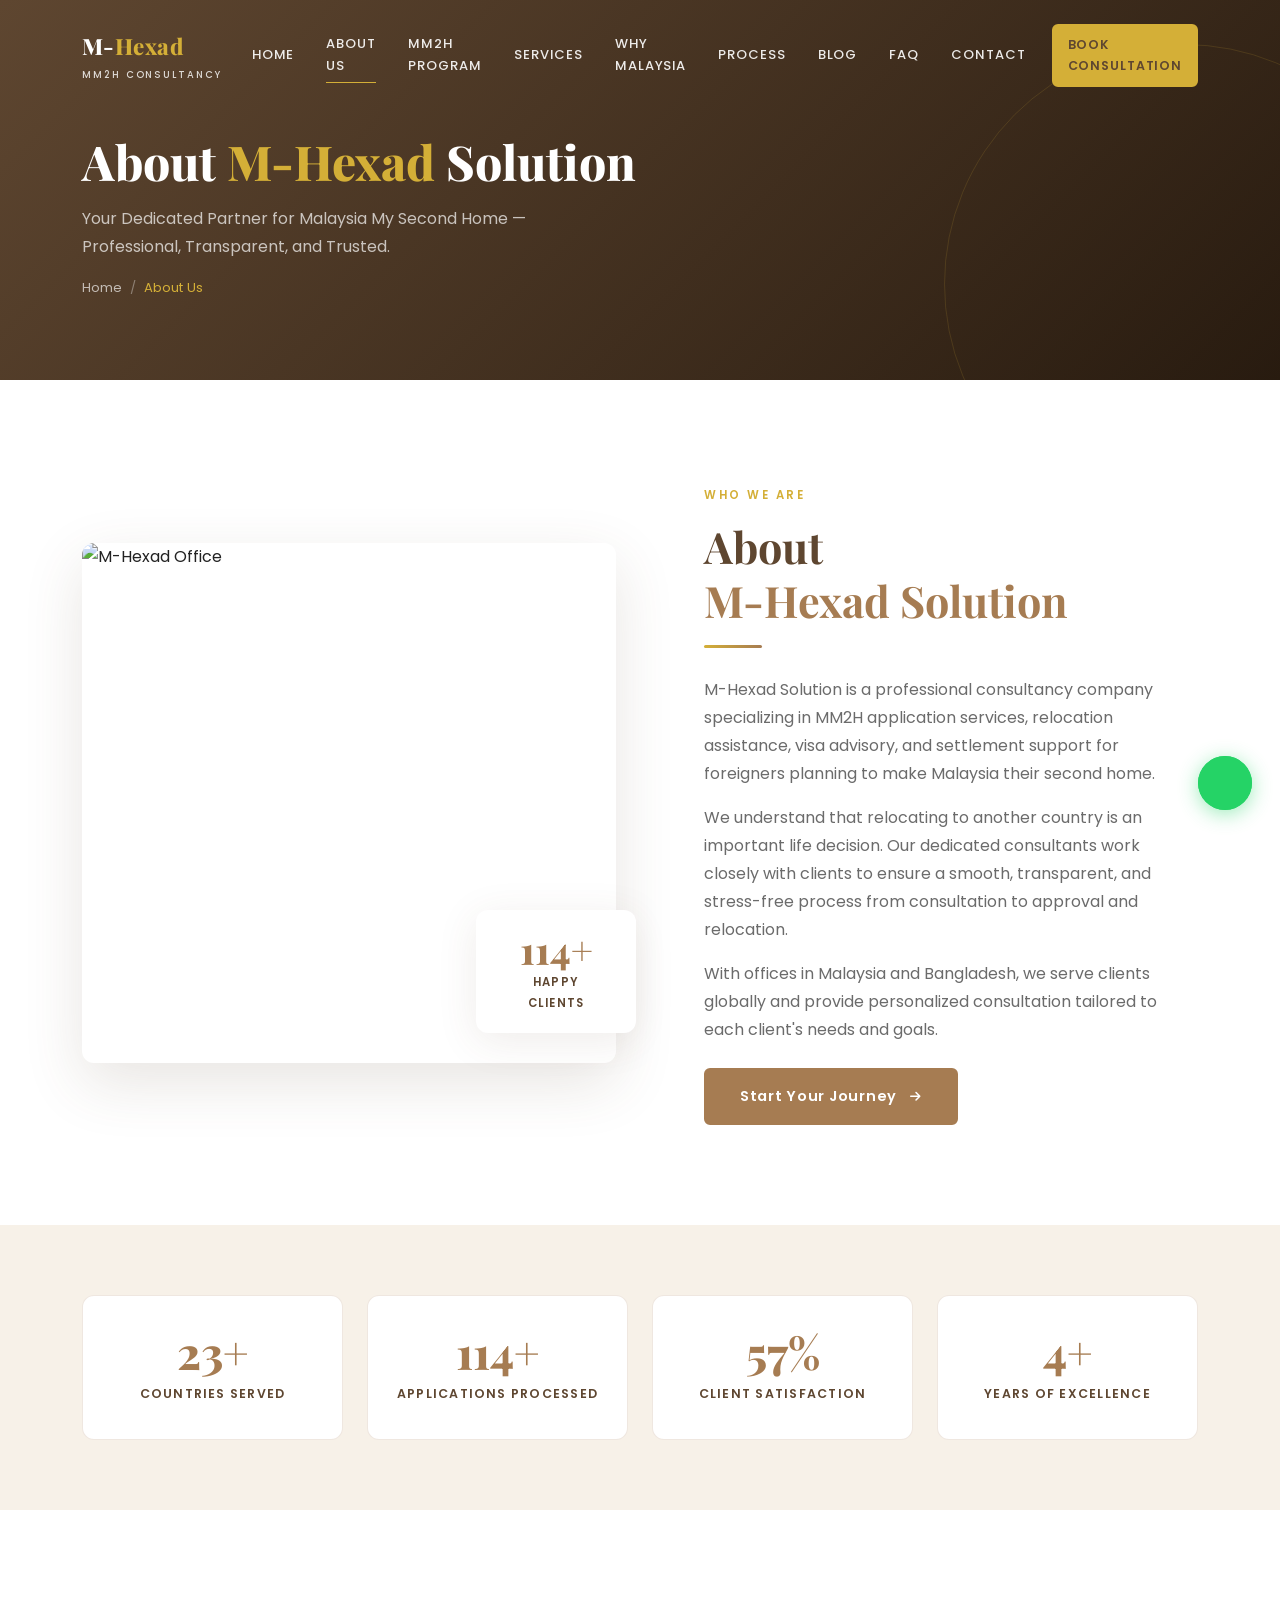
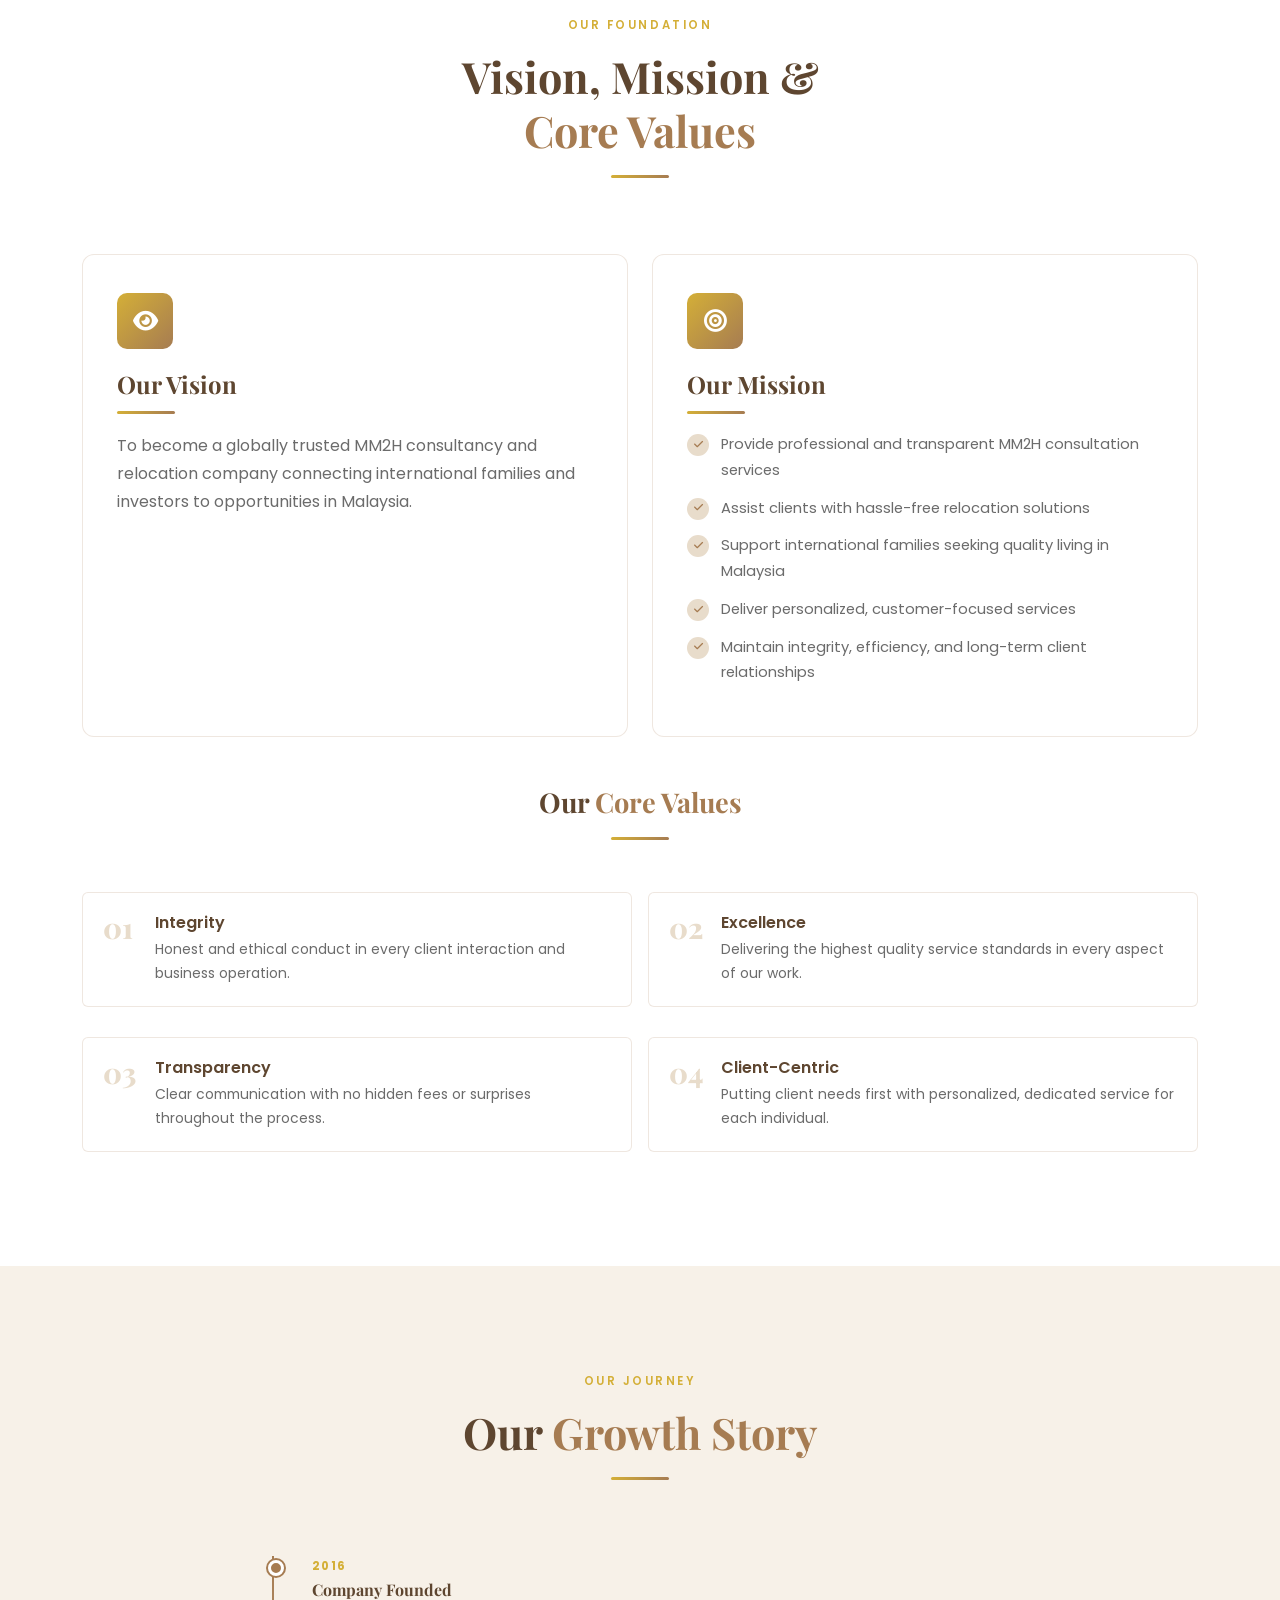
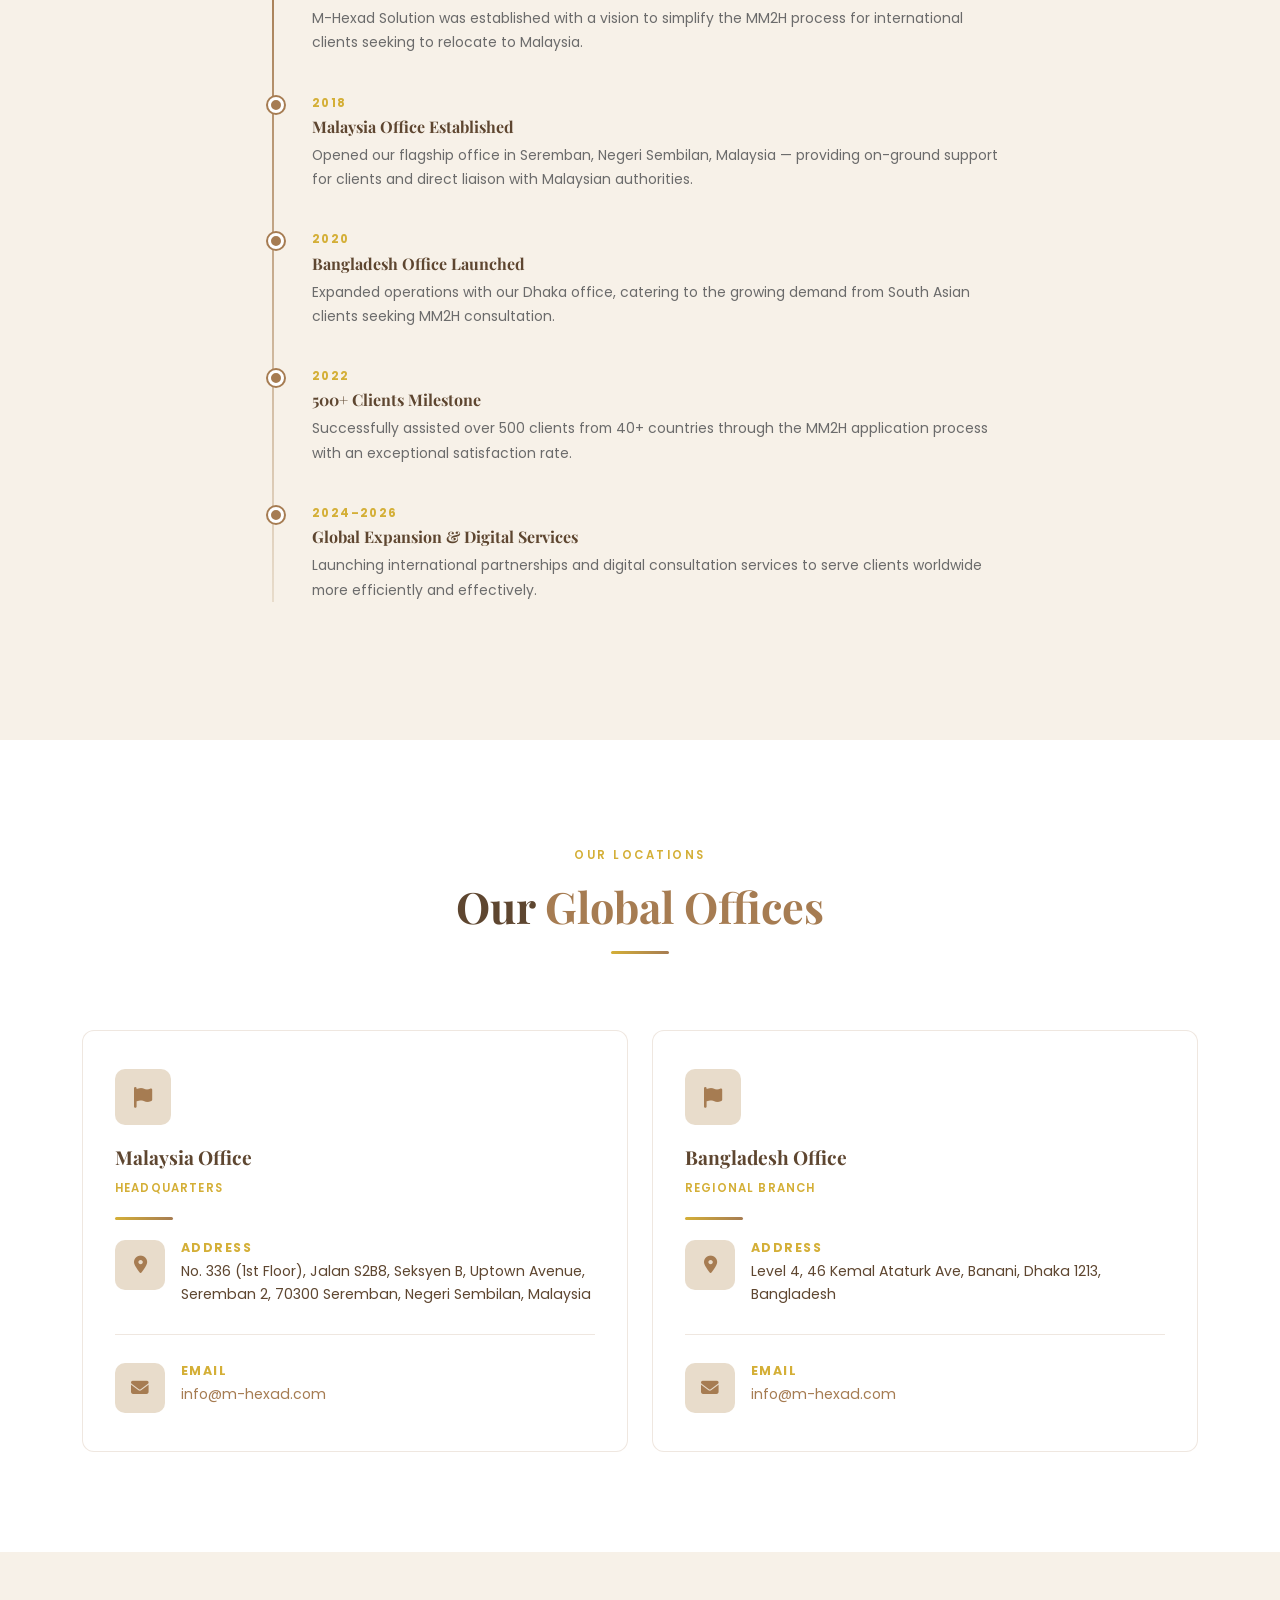
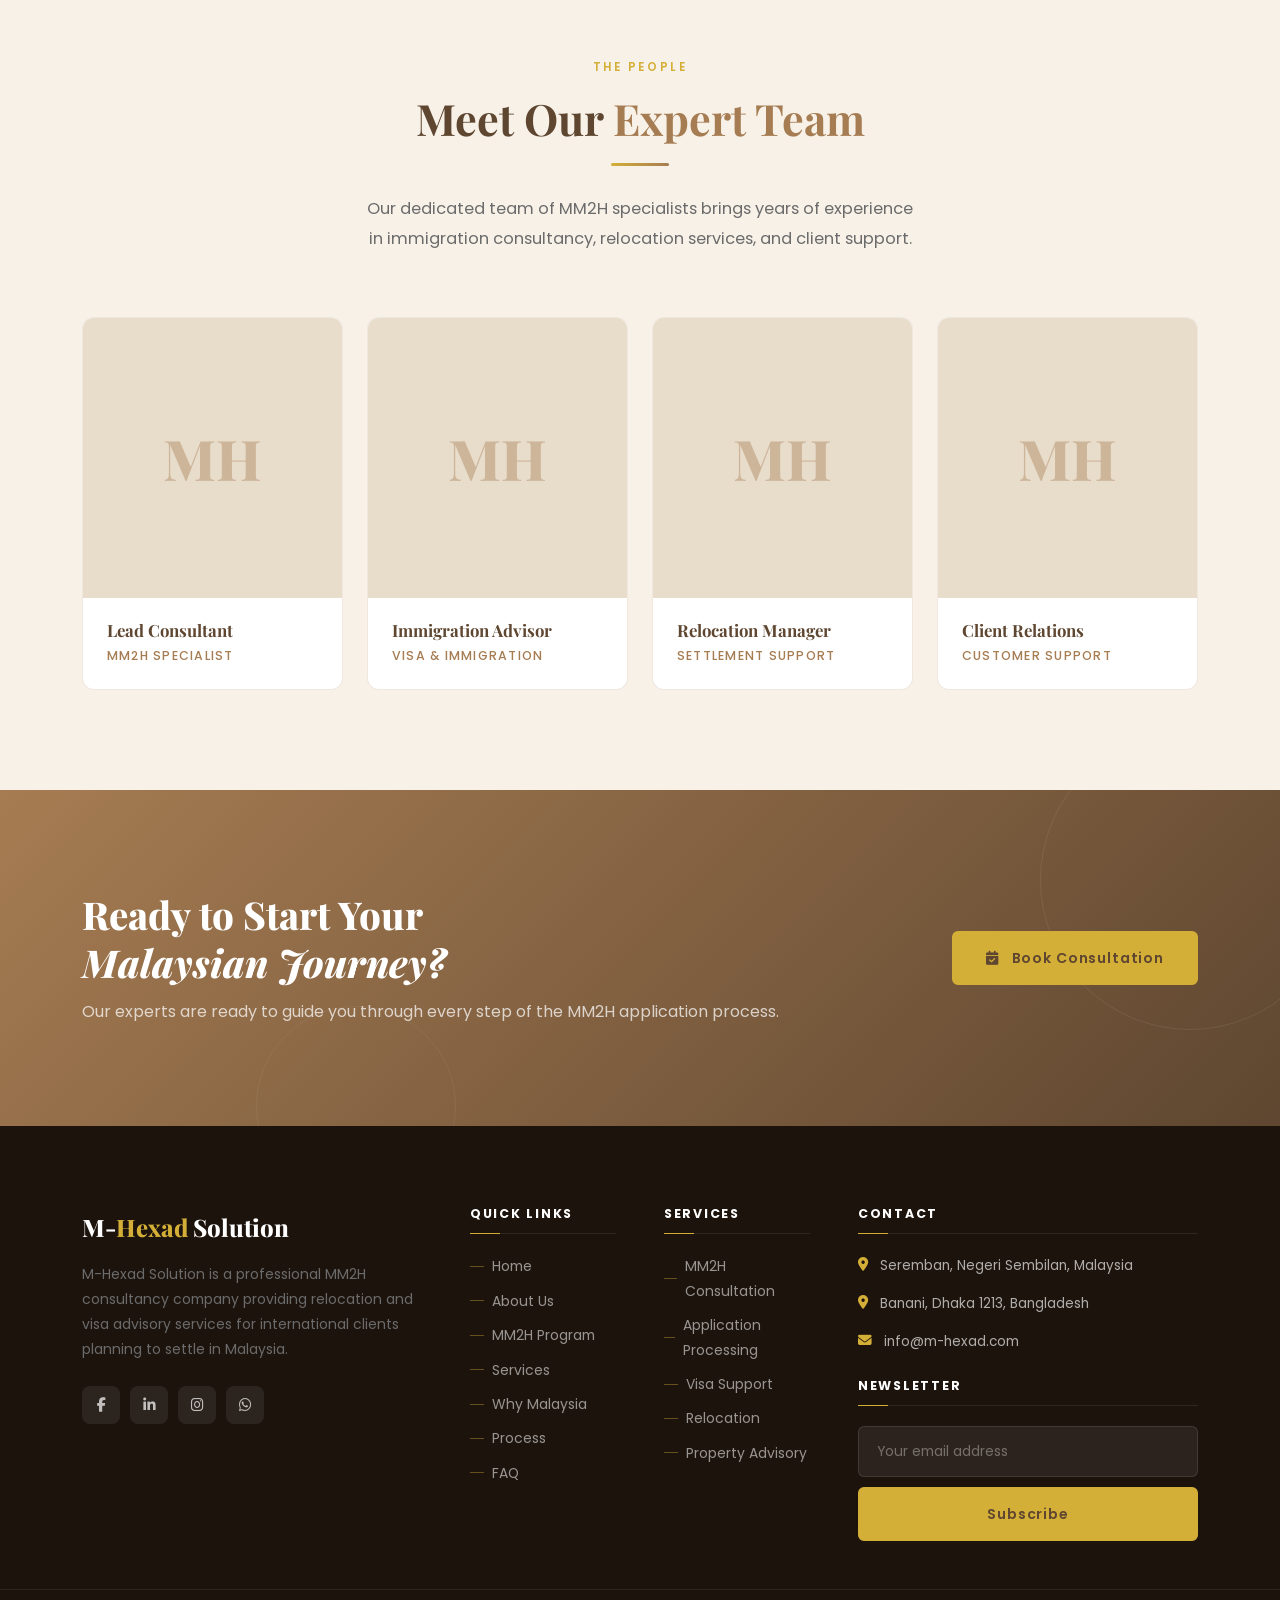
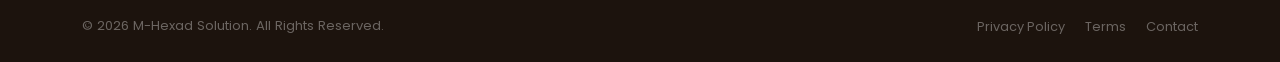
==== about.html @ 9407a7ca "Full Frontend" ====
<!DOCTYPE html>
<html lang="en">
<head>
  <meta charset="UTF-8" />
  <meta name="viewport" content="width=device-width, initial-scale=1.0" />
  <meta name="description" content="About M-Hexad Solution — Professional MM2H consultancy with offices in Malaysia and Bangladesh. Learn our story, vision, mission and team." />
  <title>About Us | M-Hexad Solution</title>
  <link rel="stylesheet" href="https://cdn.jsdelivr.net/npm/bootstrap@5.3.3/dist/css/bootstrap.min.css" />
  <link rel="stylesheet" href="https://cdn.jsdelivr.net/npm/aos@2.3.4/dist/aos.css" />
  <link rel="stylesheet" href="https://cdnjs.cloudflare.com/ajax/libs/font-awesome/6.5.0/css/all.min.css" />
  <link href="https://fonts.googleapis.com/css2?family=Playfair+Display:ital,wght@0,400;0,600;0,700;0,800;1,400;1,600&family=Poppins:wght@300;400;500;600;700&display=swap" rel="stylesheet" />
  <link rel="stylesheet" href="assets/css/style.css" />
</head>
<body>

  <!-- NAV -->
  <nav id="mainNav" class="navbar navbar-expand-lg">
    <div class="container">
      <a class="navbar-brand" href="index.html">M-<span class="brand-accent">Hexad</span><span class="brand-sub">MM2H Consultancy</span></a>
      <button class="navbar-toggler" type="button" id="navbarToggler" data-bs-toggle="collapse" data-bs-target="#navbarMain"><i class="fa fa-bars"></i></button>
      <div class="collapse navbar-collapse justify-content-end" id="navbarMain">
        <ul class="navbar-nav align-items-lg-center gap-lg-1">
          <li class="nav-item"><a class="nav-link" href="index.html">Home</a></li>
          <li class="nav-item"><a class="nav-link active" href="about.html">About Us</a></li>
          <li class="nav-item"><a class="nav-link" href="mm2h.html">MM2H Program</a></li>
          <li class="nav-item"><a class="nav-link" href="services.html">Services</a></li>
          <li class="nav-item"><a class="nav-link" href="why-malaysia.html">Why Malaysia</a></li>
          <li class="nav-item"><a class="nav-link" href="process.html">Process</a></li>
          <li class="nav-item"><a class="nav-link" href="blog.html">Blog</a></li>
          <li class="nav-item"><a class="nav-link" href="faq.html">FAQ</a></li>
          <li class="nav-item"><a class="nav-link" href="contact.html">Contact</a></li>
          <li class="nav-item"><a class="nav-link nav-cta" href="contact.html">Book Consultation</a></li>
        </ul>
      </div>
    </div>
  </nav>

  <!-- PAGE HERO -->
  <section class="page-hero">
    <div class="page-hero-ornament"></div>
    <div class="container">
      <div data-aos="fade-up">
        <h1 class="page-hero-title">About <span>M-Hexad</span> Solution</h1>
        <p style="color:rgba(255,255,255,0.7);margin-bottom:16px;max-width:540px;">Your Dedicated Partner for Malaysia My Second Home — Professional, Transparent, and Trusted.</p>
        <nav class="breadcrumb-wrap"><ol class="breadcrumb"><li class="breadcrumb-item"><a href="index.html">Home</a></li><li class="breadcrumb-item active">About Us</li></ol></nav>
      </div>
    </div>
  </section>

  <!-- COMPANY INTRO -->
  <section class="section-pad bg-white">
    <div class="container">
      <div class="row align-items-center g-5">
        <div class="col-lg-6" data-aos="fade-right">
          <div class="welcome-image-wrap">
            <img src="https://images.unsplash.com/photo-1497366216548-37526070297c?w=800&q=85" alt="M-Hexad Office" class="welcome-image-main" />
            <div class="welcome-image-badge">
              <span class="badge-number counter-number" data-target="500" data-suffix="+">0+</span>
              <div class="badge-text">Happy<br/>Clients</div>
            </div>
          </div>
        </div>
        <div class="col-lg-6" data-aos="fade-left">
          <div class="welcome-content-wrap">
            <span class="section-label">Who We Are</span>
            <h2 class="section-title">About<br/><span>M-Hexad Solution</span></h2>
            <div class="section-divider"></div>
            <p class="mb-3">M-Hexad Solution is a professional consultancy company specializing in MM2H application services, relocation assistance, visa advisory, and settlement support for foreigners planning to make Malaysia their second home.</p>
            <p class="mb-3">We understand that relocating to another country is an important life decision. Our dedicated consultants work closely with clients to ensure a smooth, transparent, and stress-free process from consultation to approval and relocation.</p>
            <p class="mb-4">With offices in Malaysia and Bangladesh, we serve clients globally and provide personalized consultation tailored to each client's needs and goals.</p>
            <a href="contact.html" class="btn-primary-custom">Start Your Journey <i class="fa fa-arrow-right ms-1" style="font-size:0.75rem;"></i></a>
          </div>
        </div>
      </div>
    </div>
  </section>

  <!-- TRUST METRICS -->
  <section class="section-pad-sm bg-cream">
    <div class="container">
      <div class="row g-4">
        <div class="col-6 col-md-3" data-aos="zoom-in" data-aos-delay="0">
          <div class="trust-metric">
            <span class="tm-number counter-number" data-target="40" data-suffix="+">0+</span>
            <div class="tm-label">Countries Served</div>
          </div>
        </div>
        <div class="col-6 col-md-3" data-aos="zoom-in" data-aos-delay="80">
          <div class="trust-metric">
            <span class="tm-number counter-number" data-target="500" data-suffix="+">0+</span>
            <div class="tm-label">Applications Processed</div>
          </div>
        </div>
        <div class="col-6 col-md-3" data-aos="zoom-in" data-aos-delay="160">
          <div class="trust-metric">
            <span class="tm-number counter-number" data-target="98" data-suffix="%">0%</span>
            <div class="tm-label">Client Satisfaction</div>
          </div>
        </div>
        <div class="col-6 col-md-3" data-aos="zoom-in" data-aos-delay="240">
          <div class="trust-metric">
            <span class="tm-number counter-number" data-target="8" data-suffix="+">0+</span>
            <div class="tm-label">Years of Excellence</div>
          </div>
        </div>
      </div>
    </div>
  </section>

  <!-- VISION & MISSION -->
  <section class="section-pad bg-white">
    <div class="container">
      <div class="row justify-content-center text-center mb-5">
        <div class="col-lg-6" data-aos="fade-up">
          <span class="section-label">Our Foundation</span>
          <h2 class="section-title">Vision, Mission &<br/><span>Core Values</span></h2>
          <div class="section-divider center"></div>
        </div>
      </div>
      <div class="row g-4 mb-5">
        <div class="col-md-6" data-aos="fade-right">
          <div class="vision-mission-card">
            <div class="vm-icon"><i class="fa fa-eye"></i></div>
            <h4>Our Vision</h4>
            <div class="section-divider" style="margin:12px 0 18px;"></div>
            <p>To become a globally trusted MM2H consultancy and relocation company connecting international families and investors to opportunities in Malaysia.</p>
          </div>
        </div>
        <div class="col-md-6" data-aos="fade-left">
          <div class="vision-mission-card">
            <div class="vm-icon"><i class="fa fa-bullseye"></i></div>
            <h4>Our Mission</h4>
            <div class="section-divider" style="margin:12px 0 18px;"></div>
            <ul class="check-list">
              <li><span class="check-icon"><i class="fa fa-check"></i></span>Provide professional and transparent MM2H consultation services</li>
              <li><span class="check-icon"><i class="fa fa-check"></i></span>Assist clients with hassle-free relocation solutions</li>
              <li><span class="check-icon"><i class="fa fa-check"></i></span>Support international families seeking quality living in Malaysia</li>
              <li><span class="check-icon"><i class="fa fa-check"></i></span>Deliver personalized, customer-focused services</li>
              <li><span class="check-icon"><i class="fa fa-check"></i></span>Maintain integrity, efficiency, and long-term client relationships</li>
            </ul>
          </div>
        </div>
      </div>
      <!-- Core Values -->
      <div class="row justify-content-center text-center mb-4">
        <div class="col-lg-5" data-aos="fade-up">
          <h3 class="section-title" style="font-size:1.7rem;">Our <span>Core Values</span></h3>
          <div class="section-divider center"></div>
        </div>
      </div>
      <div class="row g-3">
        <div class="col-md-6" data-aos="fade-right" data-aos-delay="0">
          <div class="core-value-item">
            <div class="core-value-num">01</div>
            <div><h6 style="font-family:'Poppins',sans-serif;font-weight:600;color:var(--dark);margin-bottom:4px;">Integrity</h6><p style="font-size:0.87rem;margin:0;">Honest and ethical conduct in every client interaction and business operation.</p></div>
          </div>
        </div>
        <div class="col-md-6" data-aos="fade-left" data-aos-delay="0">
          <div class="core-value-item">
            <div class="core-value-num">02</div>
            <div><h6 style="font-family:'Poppins',sans-serif;font-weight:600;color:var(--dark);margin-bottom:4px;">Excellence</h6><p style="font-size:0.87rem;margin:0;">Delivering the highest quality service standards in every aspect of our work.</p></div>
          </div>
        </div>
        <div class="col-md-6" data-aos="fade-right" data-aos-delay="80">
          <div class="core-value-item">
            <div class="core-value-num">03</div>
            <div><h6 style="font-family:'Poppins',sans-serif;font-weight:600;color:var(--dark);margin-bottom:4px;">Transparency</h6><p style="font-size:0.87rem;margin:0;">Clear communication with no hidden fees or surprises throughout the process.</p></div>
          </div>
        </div>
        <div class="col-md-6" data-aos="fade-left" data-aos-delay="80">
          <div class="core-value-item">
            <div class="core-value-num">04</div>
            <div><h6 style="font-family:'Poppins',sans-serif;font-weight:600;color:var(--dark);margin-bottom:4px;">Client-Centric</h6><p style="font-size:0.87rem;margin:0;">Putting client needs first with personalized, dedicated service for each individual.</p></div>
          </div>
        </div>
      </div>
    </div>
  </section>

  <!-- COMPANY TIMELINE -->
  <section class="section-pad bg-cream">
    <div class="container">
      <div class="row justify-content-center text-center mb-5">
        <div class="col-lg-6" data-aos="fade-up">
          <span class="section-label">Our Journey</span>
          <h2 class="section-title">Our <span>Growth Story</span></h2>
          <div class="section-divider center"></div>
        </div>
      </div>
      <div class="row justify-content-center">
        <div class="col-lg-8">
          <div class="timeline-wrap" data-aos="fade-up">
            <div class="timeline-item">
              <div class="timeline-dot"></div>
              <div class="timeline-year">2016</div>
              <div class="timeline-content">
                <h5>Company Founded</h5>
                <p>M-Hexad Solution was established with a vision to simplify the MM2H process for international clients seeking to relocate to Malaysia.</p>
              </div>
            </div>
            <div class="timeline-item">
              <div class="timeline-dot"></div>
              <div class="timeline-year">2018</div>
              <div class="timeline-content">
                <h5>Malaysia Office Established</h5>
                <p>Opened our flagship office in Seremban, Negeri Sembilan, Malaysia — providing on-ground support for clients and direct liaison with Malaysian authorities.</p>
              </div>
            </div>
            <div class="timeline-item">
              <div class="timeline-dot"></div>
              <div class="timeline-year">2020</div>
              <div class="timeline-content">
                <h5>Bangladesh Office Launched</h5>
                <p>Expanded operations with our Dhaka office, catering to the growing demand from South Asian clients seeking MM2H consultation.</p>
              </div>
            </div>
            <div class="timeline-item">
              <div class="timeline-dot"></div>
              <div class="timeline-year">2022</div>
              <div class="timeline-content">
                <h5>500+ Clients Milestone</h5>
                <p>Successfully assisted over 500 clients from 40+ countries through the MM2H application process with an exceptional satisfaction rate.</p>
              </div>
            </div>
            <div class="timeline-item">
              <div class="timeline-dot"></div>
              <div class="timeline-year">2024–2026</div>
              <div class="timeline-content">
                <h5>Global Expansion &amp; Digital Services</h5>
                <p>Launching international partnerships and digital consultation services to serve clients worldwide more efficiently and effectively.</p>
              </div>
            </div>
          </div>
        </div>
      </div>
    </div>
  </section>

  <!-- OFFICES -->
  <section class="section-pad bg-white">
    <div class="container">
      <div class="row justify-content-center text-center mb-5">
        <div class="col-lg-6" data-aos="fade-up">
          <span class="section-label">Our Locations</span>
          <h2 class="section-title">Our <span>Global Offices</span></h2>
          <div class="section-divider center"></div>
        </div>
      </div>
      <div class="row g-4">
        <div class="col-md-6" data-aos="fade-right">
          <div class="contact-info-card">
            <div style="width:56px;height:56px;background:var(--secondary);border-radius:10px;display:flex;align-items:center;justify-content:center;margin-bottom:20px;"><i class="fa fa-flag" style="color:var(--primary);font-size:1.3rem;"></i></div>
            <h4 style="font-size:1.2rem;margin-bottom:4px;">Malaysia Office</h4>
            <span style="font-size:0.72rem;letter-spacing:0.1em;text-transform:uppercase;color:var(--accent);font-weight:600;">Headquarters</span>
            <div class="section-divider" style="margin:16px 0 20px;"></div>
            <div class="contact-info-item">
              <div class="contact-info-icon"><i class="fa fa-map-marker-alt"></i></div>
              <div class="contact-info-text"><h6>Address</h6><p>No. 336 (1st Floor), Jalan S2B8, Seksyen B, Uptown Avenue, Seremban 2, 70300 Seremban, Negeri Sembilan, Malaysia</p></div>
            </div>
            <div class="contact-info-item">
              <div class="contact-info-icon"><i class="fa fa-envelope"></i></div>
              <div class="contact-info-text"><h6>Email</h6><p><a href="mailto:info@m-hexad.com">info@m-hexad.com</a></p></div>
            </div>
          </div>
        </div>
        <div class="col-md-6" data-aos="fade-left">
          <div class="contact-info-card">
            <div style="width:56px;height:56px;background:var(--secondary);border-radius:10px;display:flex;align-items:center;justify-content:center;margin-bottom:20px;"><i class="fa fa-flag" style="color:var(--primary);font-size:1.3rem;"></i></div>
            <h4 style="font-size:1.2rem;margin-bottom:4px;">Bangladesh Office</h4>
            <span style="font-size:0.72rem;letter-spacing:0.1em;text-transform:uppercase;color:var(--accent);font-weight:600;">Regional Branch</span>
            <div class="section-divider" style="margin:16px 0 20px;"></div>
            <div class="contact-info-item">
              <div class="contact-info-icon"><i class="fa fa-map-marker-alt"></i></div>
              <div class="contact-info-text"><h6>Address</h6><p>Level 4, 46 Kemal Ataturk Ave, Banani, Dhaka 1213, Bangladesh</p></div>
            </div>
            <div class="contact-info-item">
              <div class="contact-info-icon"><i class="fa fa-envelope"></i></div>
              <div class="contact-info-text"><h6>Email</h6><p><a href="mailto:info@m-hexad.com">info@m-hexad.com</a></p></div>
            </div>
          </div>
        </div>
      </div>
    </div>
  </section>

  <!-- TEAM PLACEHOLDER -->
  <section class="section-pad bg-cream">
    <div class="container">
      <div class="row justify-content-center text-center mb-5">
        <div class="col-lg-6" data-aos="fade-up">
          <span class="section-label">The People</span>
          <h2 class="section-title">Meet Our <span>Expert Team</span></h2>
          <div class="section-divider center"></div>
          <p class="section-desc mx-auto">Our dedicated team of MM2H specialists brings years of experience in immigration consultancy, relocation services, and client support.</p>
        </div>
      </div>
      <div class="row g-4 justify-content-center">
        <div class="col-sm-6 col-md-4 col-lg-3" data-aos="fade-up" data-aos-delay="0">
          <div class="team-card">
            <div class="team-img-wrap" style="background:var(--secondary);display:flex;align-items:center;justify-content:center;">
              <div style="font-family:'Playfair Display',serif;font-size:3.5rem;font-weight:800;color:var(--primary);opacity:0.4;">MH</div>
            </div>
            <div class="team-info">
              <h5 class="team-name">Lead Consultant</h5>
              <div class="team-role">MM2H Specialist</div>
            </div>
          </div>
        </div>
        <div class="col-sm-6 col-md-4 col-lg-3" data-aos="fade-up" data-aos-delay="80">
          <div class="team-card">
            <div class="team-img-wrap" style="background:var(--secondary);display:flex;align-items:center;justify-content:center;">
              <div style="font-family:'Playfair Display',serif;font-size:3.5rem;font-weight:800;color:var(--primary);opacity:0.4;">MH</div>
            </div>
            <div class="team-info">
              <h5 class="team-name">Immigration Advisor</h5>
              <div class="team-role">Visa & Immigration</div>
            </div>
          </div>
        </div>
        <div class="col-sm-6 col-md-4 col-lg-3" data-aos="fade-up" data-aos-delay="160">
          <div class="team-card">
            <div class="team-img-wrap" style="background:var(--secondary);display:flex;align-items:center;justify-content:center;">
              <div style="font-family:'Playfair Display',serif;font-size:3.5rem;font-weight:800;color:var(--primary);opacity:0.4;">MH</div>
            </div>
            <div class="team-info">
              <h5 class="team-name">Relocation Manager</h5>
              <div class="team-role">Settlement Support</div>
            </div>
          </div>
        </div>
        <div class="col-sm-6 col-md-4 col-lg-3" data-aos="fade-up" data-aos-delay="240">
          <div class="team-card">
            <div class="team-img-wrap" style="background:var(--secondary);display:flex;align-items:center;justify-content:center;">
              <div style="font-family:'Playfair Display',serif;font-size:3.5rem;font-weight:800;color:var(--primary);opacity:0.4;">MH</div>
            </div>
            <div class="team-info">
              <h5 class="team-name">Client Relations</h5>
              <div class="team-role">Customer Support</div>
            </div>
          </div>
        </div>
      </div>
    </div>
  </section>

  <!-- CTA -->
  <section class="section-pad cta-banner">
    <div class="container" style="position:relative;z-index:2;">
      <div class="row align-items-center">
        <div class="col-lg-8" data-aos="fade-right">
          <h2 class="cta-banner-title">Ready to Start Your<br/><em>Malaysian Journey?</em></h2>
          <p class="cta-banner-desc">Our experts are ready to guide you through every step of the MM2H application process.</p>
        </div>
        <div class="col-lg-4 text-lg-end mt-4 mt-lg-0" data-aos="fade-left">
          <a href="contact.html" class="btn-gold"><i class="fa fa-calendar-check me-1"></i> Book Consultation</a>
        </div>
      </div>
    </div>
  </section>

  <!-- FOOTER -->
  <footer id="footer">
    <div class="container">
      <div class="row g-5">
        <div class="col-lg-4">
          <span class="footer-brand">M-<span class="brand-accent">Hexad</span> Solution</span>
          <p class="footer-desc">M-Hexad Solution is a professional MM2H consultancy company providing relocation and visa advisory services for international clients planning to settle in Malaysia.</p>
          <div class="footer-social">
            <a href="#" class="social-link"><i class="fab fa-facebook-f"></i></a>
            <a href="#" class="social-link"><i class="fab fa-linkedin-in"></i></a>
            <a href="#" class="social-link"><i class="fab fa-instagram"></i></a>
            <a href="#" class="social-link"><i class="fab fa-whatsapp"></i></a>
          </div>
        </div>
        <div class="col-sm-6 col-lg-2">
          <h5 class="footer-title">Quick Links</h5>
          <ul class="footer-links">
            <li><a href="index.html">Home</a></li><li><a href="about.html">About Us</a></li><li><a href="mm2h.html">MM2H Program</a></li><li><a href="services.html">Services</a></li><li><a href="why-malaysia.html">Why Malaysia</a></li><li><a href="process.html">Process</a></li><li><a href="faq.html">FAQ</a></li>
          </ul>
        </div>
        <div class="col-sm-6 col-lg-2">
          <h5 class="footer-title">Services</h5>
          <ul class="footer-links">
            <li><a href="services.html">MM2H Consultation</a></li><li><a href="services.html">Application Processing</a></li><li><a href="services.html">Visa Support</a></li><li><a href="services.html">Relocation</a></li><li><a href="services.html">Property Advisory</a></li>
          </ul>
        </div>
        <div class="col-lg-4">
          <h5 class="footer-title">Contact</h5>
          <div class="footer-contact-item"><i class="fa fa-map-marker-alt"></i><span>Seremban, Negeri Sembilan, Malaysia</span></div>
          <div class="footer-contact-item"><i class="fa fa-map-marker-alt"></i><span>Banani, Dhaka 1213, Bangladesh</span></div>
          <div class="footer-contact-item"><i class="fa fa-envelope"></i><a href="mailto:info@m-hexad.com" style="color:rgba(255,255,255,0.65);">info@m-hexad.com</a></div>
          <form id="newsletterForm" class="newsletter-form mt-4">
            <h5 class="footer-title">Newsletter</h5>
            <input type="email" class="newsletter-input" placeholder="Your email address" required />
            <button type="submit" class="btn-gold w-100" style="justify-content:center;">Subscribe</button>
          </form>
        </div>
      </div>
    </div>
    <div class="footer-bottom mt-5">
      <div class="container">
        <div class="row align-items-center">
          <div class="col-md-6"><p class="copyright mb-0">© 2026 M-Hexad Solution. All Rights Reserved.</p></div>
          <div class="col-md-6 text-md-end footer-bottom-links"><a href="#">Privacy Policy</a><a href="#">Terms</a><a href="contact.html">Contact</a></div>
        </div>
      </div>
    </div>
  </footer>

  <a href="https://wa.me/60XXXXXXXXX" class="float-whatsapp" target="_blank"><i class="fab fa-whatsapp"></i></a>
  <div id="scrollTop"><i class="fa fa-chevron-up"></i></div>

  <script src="https://cdn.jsdelivr.net/npm/bootstrap@5.3.3/dist/js/bootstrap.bundle.min.js"></script>
  <script src="https://cdn.jsdelivr.net/npm/jquery@3.7.1/dist/jquery.min.js"></script>
  <script src="https://cdn.jsdelivr.net/npm/aos@2.3.4/dist/aos.js"></script>
  <script src="assets/js/index.js"></script>
</body>
</html>
---- assets/css/style.css ----
/* ============================================================
   M-HEXAD SOLUTION — LUXURY MM2H CONSULTANCY
   Centralized Stylesheet
   ============================================================ */

/* Google Fonts Import */
@import url("https://fonts.googleapis.com/css2?family=Playfair+Display:ital,wght@0,400;0,500;0,600;0,700;0,800;1,400;1,600&family=Poppins:wght@300;400;500;600;700&display=swap");

/* ============================================================
   CSS VARIABLES
   ============================================================ */
:root {
  --primary: #a67c52;
  --secondary: #e8dccb;
  --bg: #f7f1e8;
  --dark: #5e4630;
  --accent: #d4af37;
  --text: #222222;
  --white: #ffffff;
  --light-text: #6b6b6b;
  --border: rgba(166, 124, 82, 0.18);
  --shadow: 0 8px 40px rgba(94, 70, 48, 0.1);
  --shadow-lg: 0 20px 60px rgba(94, 70, 48, 0.14);
  --radius: 6px;
  --radius-lg: 12px;
  --transition: all 0.35s cubic-bezier(0.4, 0, 0.2, 1);
}

/* ============================================================
   RESET & BASE
   ============================================================ */
*,
*::before,
*::after {
  box-sizing: border-box;
  margin: 0;
  padding: 0;
}

html {
  scroll-behavior: smooth;
}

body {
  font-family: "Poppins", sans-serif;
  font-size: 16px;
  line-height: 1.75;
  color: var(--text);
  background-color: var(--bg);
  overflow-x: hidden;
}

h1,
h2,
h3,
h4,
h5,
h6 {
  font-family: "Playfair Display", serif;
  line-height: 1.25;
  color: var(--dark);
  font-weight: 700;
}

p {
  color: var(--light-text);
}

a {
  text-decoration: none;
  color: var(--primary);
  transition: var(--transition);
}
a:hover {
  color: var(--dark);
}

img {
  max-width: 100%;
  height: auto;
  display: block;
}

ul {
  list-style: none;
  padding: 0;
  margin: 0;
}

::selection {
  background: var(--accent);
  color: var(--white);
}

/* ============================================================
   TYPOGRAPHY SCALE
   ============================================================ */
.section-label {
  display: inline-block;
  font-family: "Poppins", sans-serif;
  font-size: 0.72rem;
  font-weight: 600;
  letter-spacing: 0.22em;
  text-transform: uppercase;
  color: var(--accent);
  margin-bottom: 14px;
}

.section-title {
  font-size: clamp(1.9rem, 3.5vw, 2.7rem);
  font-weight: 700;
  margin-bottom: 18px;
  color: var(--dark);
}

.section-title span {
  color: var(--primary);
}

.section-desc {
  font-size: 1.02rem;
  color: var(--light-text);
  max-width: 620px;
  line-height: 1.8;
}

.section-divider {
  width: 58px;
  height: 3px;
  background: linear-gradient(90deg, var(--accent), var(--primary));
  margin: 16px 0 28px 0;
  border-radius: 2px;
}

.section-divider.center {
  margin: 16px auto 28px auto;
}

/* ============================================================
   BUTTONS
   ============================================================ */
.btn-primary-custom {
  display: inline-flex;
  align-items: center;
  gap: 9px;
  font-family: "Poppins", sans-serif;
  font-weight: 600;
  font-size: 0.9rem;
  letter-spacing: 0.05em;
  padding: 14px 34px;
  background: var(--primary);
  color: var(--white);
  border: 2px solid var(--primary);
  border-radius: var(--radius);
  cursor: pointer;
  transition: var(--transition);
  text-transform: none;
}

.btn-primary-custom:hover {
  background: var(--dark);
  border-color: var(--dark);
  color: var(--white);
  transform: translateY(-2px);
  box-shadow: 0 8px 24px rgba(94, 70, 48, 0.22);
}

.btn-outline-custom {
  display: inline-flex;
  align-items: center;
  gap: 9px;
  font-family: "Poppins", sans-serif;
  font-weight: 600;
  font-size: 0.9rem;
  letter-spacing: 0.05em;
  padding: 14px 34px;
  background: transparent;
  color: var(--white);
  border: 2px solid rgba(255, 255, 255, 0.7);
  border-radius: var(--radius);
  cursor: pointer;
  transition: var(--transition);
}

.btn-outline-custom:hover {
  background: var(--white);
  color: var(--dark);
  border-color: var(--white);
  transform: translateY(-2px);
}

.btn-gold {
  display: inline-flex;
  align-items: center;
  gap: 9px;
  font-family: "Poppins", sans-serif;
  font-weight: 600;
  font-size: 0.88rem;
  letter-spacing: 0.06em;
  padding: 13px 32px;
  background: var(--accent);
  color: var(--dark);
  border: 2px solid var(--accent);
  border-radius: var(--radius);
  cursor: pointer;
  transition: var(--transition);
}

.btn-gold:hover {
  background: var(--dark);
  border-color: var(--dark);
  color: var(--white);
  transform: translateY(-2px);
}

.btn-dark-custom {
  display: inline-flex;
  align-items: center;
  gap: 9px;
  font-family: "Poppins", sans-serif;
  font-weight: 600;
  font-size: 0.88rem;
  padding: 13px 30px;
  background: var(--dark);
  color: var(--white);
  border: 2px solid var(--dark);
  border-radius: var(--radius);
  transition: var(--transition);
}

.btn-dark-custom:hover {
  background: transparent;
  color: var(--dark);
  transform: translateY(-2px);
}

/* ============================================================
   HEADER / NAVBAR
   ============================================================ */
#mainNav {
  position: fixed;
  top: 0;
  left: 0;
  width: 100%;
  z-index: 9999;
  transition: var(--transition);
  padding: 22px 0;
}

#mainNav.scrolled {
  background: var(--white);
  box-shadow: 0 4px 24px rgba(94, 70, 48, 0.1);
  padding: 14px 0;
}

#mainNav .navbar-brand {
  font-family: "Playfair Display", serif;
  font-size: 1.4rem;
  font-weight: 800;
  color: var(--white);
  letter-spacing: 0.02em;
  transition: var(--transition);
}

#mainNav .navbar-brand .brand-accent {
  color: var(--accent);
}
#mainNav .navbar-brand .brand-sub {
  display: block;
  font-family: "Poppins", sans-serif;
  font-size: 0.6rem;
  font-weight: 500;
  letter-spacing: 0.2em;
  text-transform: uppercase;
  opacity: 0.8;
  margin-top: 1px;
}

#mainNav.scrolled .navbar-brand {
  color: var(--dark);
}

#mainNav .nav-link {
  font-family: "Poppins", sans-serif;
  font-size: 0.82rem;
  font-weight: 500;
  letter-spacing: 0.07em;
  text-transform: uppercase;
  color: rgba(255, 255, 255, 0.9) !important;
  padding: 8px 14px !important;
  transition: var(--transition);
  position: relative;
}

#mainNav .nav-link::after {
  content: "";
  position: absolute;
  bottom: 3px;
  left: 14px;
  width: 0;
  height: 1px;
  background: var(--accent);
  transition: var(--transition);
}

#mainNav .nav-link:hover::after,
#mainNav .nav-link.active::after {
  width: calc(100% - 28px);
}

#mainNav .nav-link:hover {
  color: var(--accent) !important;
}

#mainNav.scrolled .nav-link {
  color: var(--dark) !important;
}
#mainNav.scrolled .nav-link:hover {
  color: var(--primary) !important;
}

#mainNav .nav-cta {
  font-family: "Poppins", sans-serif;
  font-size: 0.78rem;
  font-weight: 600;
  letter-spacing: 0.07em;
  text-transform: uppercase;
  padding: 10px 24px;
  background: var(--accent);
  color: var(--dark) !important;
  border-radius: var(--radius);
  border: 2px solid var(--accent);
  transition: var(--transition);
  margin-left: 8px;
}

#mainNav .nav-cta:hover {
  background: var(--dark);
  border-color: var(--dark);
  color: var(--white) !important;
}

#mainNav .nav-cta::after {
  display: none;
}

/* Hamburger */
.navbar-toggler {
  border: 1px solid rgba(255, 255, 255, 0.4);
  padding: 6px 10px;
  color: var(--white);
}

#mainNav.scrolled .navbar-toggler {
  border-color: var(--dark);
  color: var(--dark);
}
.navbar-toggler:focus {
  box-shadow: none;
}

/* ============================================================
   PAGE HERO (inner pages)
   ============================================================ */
.page-hero {
  position: relative;
  min-height: 380px;
  display: flex;
  align-items: center;
  background: linear-gradient(135deg, var(--dark) 0%, #3a2a1a 100%);
  overflow: hidden;
  padding: 120px 0 70px;
}

.page-hero::before {
  content: "";
  position: absolute;
  inset: 0;
  background: url("https://images.unsplash.com/photo-1596422846543-75c6fc197f07?w=1400&q=80")
    center/cover no-repeat;
  opacity: 0.2;
}

.page-hero::after {
  content: "";
  position: absolute;
  inset: 0;
  background: linear-gradient(
    135deg,
    rgba(94, 70, 48, 0.88) 0%,
    rgba(34, 22, 12, 0.75) 100%
  );
}

.page-hero .container {
  position: relative;
  z-index: 2;
}

.page-hero-title {
  font-size: clamp(2rem, 4vw, 3rem);
  color: var(--white);
  margin-bottom: 14px;
  font-weight: 800;
}

.page-hero-title span {
  color: var(--accent);
}

.breadcrumb-wrap .breadcrumb {
  background: transparent;
  padding: 0;
  margin: 0;
}

.breadcrumb-item,
.breadcrumb-item a {
  font-size: 0.82rem;
  color: rgba(255, 255, 255, 0.65);
  font-family: "Poppins", sans-serif;
}

.breadcrumb-item a:hover {
  color: var(--accent);
}
.breadcrumb-item.active {
  color: var(--accent);
}
.breadcrumb-item + .breadcrumb-item::before {
  color: rgba(255, 255, 255, 0.35);
}

.page-hero-ornament {
  position: absolute;
  right: 0;
  bottom: 0;
  width: 480px;
  height: 480px;
  border: 1px solid rgba(212, 175, 55, 0.15);
  border-radius: 50%;
  transform: translate(30%, 30%);
  z-index: 1;
}

/* ============================================================
   SECTIONS
   ============================================================ */
.section-pad {
  padding: 100px 0;
}
.section-pad-sm {
  padding: 70px 0;
}

.bg-cream {
  background-color: var(--bg);
}
.bg-white {
  background-color: var(--white);
}
.bg-dark-luxury {
  background-color: var(--dark);
}

/* Ornamental Corner */
.ornament-corner {
  position: absolute;
  width: 90px;
  height: 90px;
  opacity: 0.12;
}

.ornament-corner-tl {
  top: 28px;
  left: 28px;
  border-top: 2px solid var(--accent);
  border-left: 2px solid var(--accent);
}
.ornament-corner-br {
  bottom: 28px;
  right: 28px;
  border-bottom: 2px solid var(--accent);
  border-right: 2px solid var(--accent);
}

/* ============================================================
   HOME — HERO
   ============================================================ */
#hero {
  position: relative;
  min-height: 100vh;
  display: flex;
  align-items: center;
  overflow: hidden;
}

#hero .hero-bg {
  position: absolute;
  inset: 0;
  background: url("https://images.unsplash.com/photo-1596422846543-75c6fc197f07?w=1800&q=85")
    center/cover no-repeat;
  transform: scale(1.03);
  transition: transform 8s ease-out;
}

#hero .hero-overlay {
  position: absolute;
  inset: 0;
  background: linear-gradient(
    110deg,
    rgba(62, 40, 20, 0.92) 0%,
    rgba(62, 40, 20, 0.75) 50%,
    rgba(62, 40, 20, 0.45) 100%
  );
}

#hero .hero-content {
  position: relative;
  z-index: 2;
  padding: 140px 0 80px;
}

.hero-label {
  display: inline-flex;
  align-items: center;
  gap: 10px;
  font-family: "Poppins", sans-serif;
  font-size: 0.72rem;
  font-weight: 600;
  letter-spacing: 0.22em;
  text-transform: uppercase;
  color: var(--accent);
  margin-bottom: 20px;
}

.hero-label::before {
  content: "";
  display: block;
  width: 36px;
  height: 1px;
  background: var(--accent);
}

.hero-title {
  font-size: clamp(2.5rem, 5.5vw, 4.4rem);
  font-weight: 800;
  color: var(--white);
  line-height: 1.15;
  margin-bottom: 22px;
}

.hero-title em {
  font-style: italic;
  color: var(--accent);
}

.hero-subtitle {
  font-size: clamp(0.95rem, 1.6vw, 1.1rem);
  color: var(--secondary);
  font-weight: 500;
  letter-spacing: 0.02em;
  margin-bottom: 14px;
}

.hero-desc {
  font-size: 1rem;
  color: rgba(255, 255, 255, 0.72);
  max-width: 580px;
  margin-bottom: 38px;
  line-height: 1.8;
}

.hero-buttons {
  display: flex;
  gap: 16px;
  flex-wrap: wrap;
  margin-bottom: 54px;
}

/* Stats Bar */
.hero-stats {
  display: flex;
  gap: 0;
  border-top: 1px solid rgba(255, 255, 255, 0.12);
  padding-top: 36px;
}

.hero-stat-item {
  padding: 0 40px 0 0;
  border-right: 1px solid rgba(255, 255, 255, 0.12);
  margin-right: 40px;
}

.hero-stat-item:last-child {
  border-right: none;
  margin-right: 0;
}

.hero-stat-number {
  display: block;
  font-family: "Playfair Display", serif;
  font-size: 2.2rem;
  font-weight: 700;
  color: var(--accent);
  line-height: 1;
  margin-bottom: 4px;
}

.hero-stat-label {
  font-size: 0.72rem;
  font-weight: 500;
  letter-spacing: 0.12em;
  text-transform: uppercase;
  color: rgba(255, 255, 255, 0.6);
}

.hero-scroll-indicator {
  position: absolute;
  bottom: 40px;
  left: 50%;
  transform: translateX(-50%);
  z-index: 2;
  display: flex;
  flex-direction: column;
  align-items: center;
  gap: 8px;
}

.hero-scroll-indicator span {
  font-size: 0.65rem;
  letter-spacing: 0.18em;
  text-transform: uppercase;
  color: rgba(255, 255, 255, 0.45);
  font-family: "Poppins", sans-serif;
}

.scroll-mouse {
  width: 22px;
  height: 36px;
  border: 1px solid rgba(255, 255, 255, 0.35);
  border-radius: 11px;
  display: flex;
  justify-content: center;
  padding-top: 6px;
}

.scroll-mouse::after {
  content: "";
  display: block;
  width: 3px;
  height: 8px;
  background: var(--accent);
  border-radius: 2px;
  animation: scrollPulse 1.8s ease infinite;
}

@keyframes scrollPulse {
  0% {
    transform: translateY(0);
    opacity: 1;
  }
  100% {
    transform: translateY(10px);
    opacity: 0;
  }
}

/* ============================================================
   HOME — WELCOME / ABOUT SECTION
   ============================================================ */
.welcome-image-wrap {
  position: relative;
}

.welcome-image-main {
  border-radius: var(--radius-lg);
  width: 100%;
  height: 520px;
  object-fit: cover;
  box-shadow: var(--shadow-lg);
}

.welcome-image-badge {
  position: absolute;
  bottom: 30px;
  right: -20px;
  background: var(--white);
  border-radius: var(--radius-lg);
  padding: 20px 24px;
  box-shadow: var(--shadow);
  text-align: center;
  min-width: 160px;
}

.welcome-image-badge .badge-number {
  display: block;
  font-family: "Playfair Display", serif;
  font-size: 2.4rem;
  font-weight: 800;
  color: var(--primary);
  line-height: 1;
}

.welcome-image-badge .badge-text {
  font-size: 0.72rem;
  font-weight: 600;
  letter-spacing: 0.1em;
  text-transform: uppercase;
  color: var(--dark);
  margin-top: 4px;
}

.welcome-content-wrap {
  padding-left: 40px;
}

.check-list li {
  display: flex;
  align-items: flex-start;
  gap: 12px;
  margin-bottom: 12px;
  font-size: 0.92rem;
  color: var(--light-text);
}

.check-list li .check-icon {
  width: 22px;
  height: 22px;
  background: var(--secondary);
  border-radius: 50%;
  display: flex;
  align-items: center;
  justify-content: center;
  flex-shrink: 0;
  margin-top: 2px;
}

.check-list li .check-icon i {
  font-size: 0.65rem;
  color: var(--primary);
}

/* ============================================================
   HOME — WHY MALAYSIA (ICON CARDS)
   ============================================================ */
.icon-card {
  background: var(--white);
  border: 1px solid var(--border);
  border-radius: var(--radius-lg);
  padding: 34px 28px;
  transition: var(--transition);
  position: relative;
  overflow: hidden;
  height: 100%;
}

.icon-card::before {
  content: "";
  position: absolute;
  bottom: 0;
  left: 0;
  width: 100%;
  height: 3px;
  background: linear-gradient(90deg, var(--primary), var(--accent));
  transform: scaleX(0);
  transform-origin: left;
  transition: var(--transition);
}

.icon-card:hover {
  transform: translateY(-6px);
  box-shadow: var(--shadow);
}
.icon-card:hover::before {
  transform: scaleX(1);
}

.icon-card .card-icon {
  width: 58px;
  height: 58px;
  background: var(--secondary);
  border-radius: 10px;
  display: flex;
  align-items: center;
  justify-content: center;
  margin-bottom: 20px;
  transition: var(--transition);
}

.icon-card:hover .card-icon {
  background: var(--primary);
}
.icon-card .card-icon i {
  font-size: 1.4rem;
  color: var(--primary);
  transition: var(--transition);
}
.icon-card:hover .card-icon i {
  color: var(--white);
}

.icon-card h5 {
  font-size: 1rem;
  font-weight: 600;
  margin-bottom: 8px;
  font-family: "Poppins", sans-serif;
  color: var(--dark);
}

.icon-card p {
  font-size: 0.88rem;
  color: var(--light-text);
  margin: 0;
}

/* ============================================================
   HOME — WHY CHOOSE US (FEATURE CARDS)
   ============================================================ */
.feature-card {
  background: var(--white);
  border-radius: var(--radius-lg);
  padding: 38px 32px;
  border: 1px solid var(--border);
  height: 100%;
  transition: var(--transition);
  position: relative;
}

.feature-card:hover {
  background: var(--dark);
  border-color: var(--dark);
  transform: translateY(-8px);
  box-shadow: var(--shadow-lg);
}

.feature-card .fc-number {
  font-family: "Playfair Display", serif;
  font-size: 3.5rem;
  font-weight: 800;
  color: var(--secondary);
  line-height: 1;
  margin-bottom: 16px;
  transition: var(--transition);
}

.feature-card:hover .fc-number {
  color: rgba(212, 175, 55, 0.25);
}

.feature-card h5 {
  font-size: 1.05rem;
  font-weight: 700;
  margin-bottom: 12px;
  color: var(--dark);
  transition: var(--transition);
  font-family: "Playfair Display", serif;
}

.feature-card:hover h5 {
  color: var(--accent);
}

.feature-card p {
  font-size: 0.88rem;
  color: var(--light-text);
  margin: 0;
  transition: var(--transition);
}

.feature-card:hover p {
  color: rgba(255, 255, 255, 0.7);
}

/* ============================================================
   HOME — MM2H OVERVIEW
   ============================================================ */
.mm2h-overview-section {
  background: linear-gradient(135deg, var(--dark) 0%, #3a2a1a 100%);
  position: relative;
  overflow: hidden;
}

.mm2h-overview-section::before {
  content: "";
  position: absolute;
  top: -100px;
  right: -100px;
  width: 400px;
  height: 400px;
  border: 1px solid rgba(212, 175, 55, 0.08);
  border-radius: 50%;
}

.mm2h-overview-section::after {
  content: "";
  position: absolute;
  bottom: -80px;
  left: -80px;
  width: 300px;
  height: 300px;
  border: 1px solid rgba(212, 175, 55, 0.06);
  border-radius: 50%;
}

.benefit-item {
  display: flex;
  align-items: flex-start;
  gap: 16px;
  margin-bottom: 20px;
}

.benefit-icon {
  width: 42px;
  height: 42px;
  background: rgba(212, 175, 55, 0.12);
  border-radius: 8px;
  display: flex;
  align-items: center;
  justify-content: center;
  flex-shrink: 0;
}

.benefit-icon i {
  color: var(--accent);
  font-size: 1rem;
}
.benefit-text h6 {
  font-family: "Poppins", sans-serif;
  font-size: 0.9rem;
  font-weight: 600;
  color: var(--white);
  margin-bottom: 3px;
}

.benefit-text p {
  font-size: 0.83rem;
  color: rgba(255, 255, 255, 0.55);
  margin: 0;
}

/* ============================================================
   HOME — PROCESS PREVIEW
   ============================================================ */
.process-step-preview {
  text-align: center;
  position: relative;
}

.process-step-preview .step-circle {
  width: 68px;
  height: 68px;
  border-radius: 50%;
  background: var(--white);
  border: 2px solid var(--secondary);
  display: flex;
  align-items: center;
  justify-content: center;
  margin: 0 auto 18px;
  transition: var(--transition);
  font-family: "Playfair Display", serif;
  font-size: 1.3rem;
  font-weight: 700;
  color: var(--primary);
}

.process-step-preview:hover .step-circle {
  background: var(--primary);
  border-color: var(--primary);
  color: var(--white);
  box-shadow: 0 8px 24px rgba(166, 124, 82, 0.3);
}

.process-step-preview h6 {
  font-family: "Poppins", sans-serif;
  font-size: 0.82rem;
  font-weight: 600;
  color: var(--dark);
  margin-bottom: 6px;
}

.process-step-preview p {
  font-size: 0.78rem;
  color: var(--light-text);
  margin: 0;
}

.process-connector {
  position: absolute;
  top: 34px;
  left: calc(50% + 34px);
  width: calc(100% - 68px);
  height: 1px;
  background: linear-gradient(90deg, var(--primary), var(--secondary));
}

/* ============================================================
   HOME — TESTIMONIALS
   ============================================================ */
.testimonial-card {
  background: var(--white);
  border-radius: var(--radius-lg);
  padding: 38px 34px;
  border: 1px solid var(--border);
  box-shadow: var(--shadow);
  position: relative;
}

.testimonial-card::before {
  content: "\201C";
  font-family: "Playfair Display", serif;
  font-size: 5rem;
  color: var(--secondary);
  position: absolute;
  top: 10px;
  left: 28px;
  line-height: 1;
}

.testimonial-card .t-stars {
  color: var(--accent);
  font-size: 0.85rem;
  margin-bottom: 14px;
}
.testimonial-card .t-text {
  font-size: 0.93rem;
  color: var(--light-text);
  margin-bottom: 24px;
  line-height: 1.8;
}
.testimonial-card .t-author {
  display: flex;
  align-items: center;
  gap: 14px;
}
.testimonial-card .t-avatar {
  width: 48px;
  height: 48px;
  border-radius: 50%;
  background: var(--secondary);
  display: flex;
  align-items: center;
  justify-content: center;
  font-family: "Playfair Display", serif;
  font-size: 1.2rem;
  font-weight: 700;
  color: var(--primary);
}

.testimonial-card .t-name {
  font-family: "Poppins", sans-serif;
  font-size: 0.88rem;
  font-weight: 600;
  color: var(--dark);
  margin-bottom: 2px;
}

.testimonial-card .t-country {
  font-size: 0.75rem;
  color: var(--light-text);
}

/* ============================================================
   HOME — CTA BANNER
   ============================================================ */
.cta-banner {
  background: linear-gradient(135deg, var(--primary) 0%, var(--dark) 100%);
  position: relative;
  overflow: hidden;
}

.cta-banner::before {
  content: "";
  position: absolute;
  top: -60px;
  right: -60px;
  width: 300px;
  height: 300px;
  border: 1px solid rgba(255, 255, 255, 0.08);
  border-radius: 50%;
}

.cta-banner::after {
  content: "";
  position: absolute;
  bottom: -80px;
  left: 20%;
  width: 200px;
  height: 200px;
  border: 1px solid rgba(255, 255, 255, 0.06);
  border-radius: 50%;
}

.cta-banner-title {
  font-size: clamp(1.8rem, 3vw, 2.5rem);
  color: var(--white);
  margin-bottom: 12px;
  font-weight: 800;
}

.cta-banner-title span {
  color: var(--accent);
  font-style: italic;
}
.cta-banner-desc {
  color: rgba(255, 255, 255, 0.72);
  font-size: 1rem;
  margin-bottom: 0;
}

/* ============================================================
   ABOUT PAGE
   ============================================================ */
.vision-mission-card {
  background: var(--white);
  border-radius: var(--radius-lg);
  padding: 38px 34px;
  border: 1px solid var(--border);
  height: 100%;
  transition: var(--transition);
}

.vision-mission-card:hover {
  box-shadow: var(--shadow);
  transform: translateY(-4px);
}
.vision-mission-card .vm-icon {
  width: 56px;
  height: 56px;
  background: linear-gradient(135deg, var(--accent), var(--primary));
  border-radius: 10px;
  display: flex;
  align-items: center;
  justify-content: center;
  margin-bottom: 20px;
}

.vision-mission-card .vm-icon i {
  font-size: 1.4rem;
  color: var(--white);
}

.core-value-item {
  display: flex;
  align-items: flex-start;
  gap: 16px;
  padding: 20px;
  background: var(--white);
  border-radius: var(--radius);
  border: 1px solid var(--border);
  margin-bottom: 14px;
  transition: var(--transition);
}

.core-value-item:hover {
  border-color: var(--primary);
  box-shadow: var(--shadow);
}

.core-value-num {
  font-family: "Playfair Display", serif;
  font-size: 1.8rem;
  font-weight: 800;
  color: var(--secondary);
  line-height: 1;
  flex-shrink: 0;
  min-width: 36px;
}

.trust-metric {
  text-align: center;
  padding: 34px 20px;
  background: var(--white);
  border-radius: var(--radius-lg);
  border: 1px solid var(--border);
}

.trust-metric .tm-number {
  display: block;
  font-family: "Playfair Display", serif;
  font-size: 2.8rem;
  font-weight: 800;
  color: var(--primary);
  line-height: 1;
}

.trust-metric .tm-label {
  font-size: 0.78rem;
  font-weight: 600;
  letter-spacing: 0.1em;
  text-transform: uppercase;
  color: var(--dark);
  margin-top: 8px;
}

/* Timeline */
.timeline-wrap {
  position: relative;
  padding-left: 40px;
}
.timeline-wrap::before {
  content: "";
  position: absolute;
  left: 0;
  top: 0;
  bottom: 0;
  width: 2px;
  background: linear-gradient(180deg, var(--primary), var(--secondary));
}

.timeline-item {
  position: relative;
  margin-bottom: 38px;
}
.timeline-dot {
  position: absolute;
  left: -44px;
  top: 4px;
  width: 16px;
  height: 16px;
  border-radius: 50%;
  background: var(--primary);
  border: 3px solid var(--white);
  box-shadow: 0 0 0 2px var(--primary);
}

.timeline-year {
  font-size: 0.72rem;
  font-weight: 700;
  letter-spacing: 0.12em;
  text-transform: uppercase;
  color: var(--accent);
  margin-bottom: 4px;
}

.timeline-content h5 {
  font-size: 1rem;
  margin-bottom: 6px;
}
.timeline-content p {
  font-size: 0.87rem;
  margin: 0;
}

/* Team Card */
.team-card {
  background: var(--white);
  border-radius: var(--radius-lg);
  overflow: hidden;
  border: 1px solid var(--border);
  transition: var(--transition);
}

.team-card:hover {
  transform: translateY(-6px);
  box-shadow: var(--shadow);
}
.team-card .team-img-wrap {
  position: relative;
  height: 280px;
  background: var(--secondary);
  overflow: hidden;
}

.team-card .team-img {
  width: 100%;
  height: 100%;
  object-fit: cover;
  transition: var(--transition);
}

.team-card:hover .team-img {
  transform: scale(1.05);
}
.team-card .team-info {
  padding: 22px 24px;
}
.team-card .team-name {
  font-size: 1.05rem;
  margin-bottom: 4px;
}
.team-card .team-role {
  font-size: 0.78rem;
  font-weight: 500;
  letter-spacing: 0.1em;
  text-transform: uppercase;
  color: var(--primary);
}

/* ============================================================
   MM2H PAGE
   ============================================================ */
.mm2h-benefit-card {
  background: var(--white);
  border-radius: var(--radius-lg);
  padding: 30px 26px;
  border: 1px solid var(--border);
  height: 100%;
  transition: var(--transition);
  text-align: center;
}

.mm2h-benefit-card:hover {
  background: var(--dark);
  border-color: var(--dark);
  transform: translateY(-5px);
}
.mm2h-benefit-card:hover h5,
.mm2h-benefit-card:hover p {
  color: rgba(255, 255, 255, 0.85);
}
.mm2h-benefit-card:hover .bc-icon {
  background: rgba(212, 175, 55, 0.15);
}
.mm2h-benefit-card:hover .bc-icon i {
  color: var(--accent);
}

.mm2h-benefit-card .bc-icon {
  width: 60px;
  height: 60px;
  background: var(--secondary);
  border-radius: 50%;
  display: flex;
  align-items: center;
  justify-content: center;
  margin: 0 auto 18px;
  transition: var(--transition);
}

.mm2h-benefit-card .bc-icon i {
  font-size: 1.3rem;
  color: var(--primary);
}
.mm2h-benefit-card h5 {
  font-family: "Poppins", sans-serif;
  font-size: 0.9rem;
  font-weight: 600;
  margin-bottom: 8px;
  color: var(--dark);
  transition: var(--transition);
}

.mm2h-benefit-card p {
  font-size: 0.82rem;
  color: var(--light-text);
  margin: 0;
  transition: var(--transition);
}

.eligibility-table {
  background: var(--white);
  border-radius: var(--radius-lg);
  overflow: hidden;
  border: 1px solid var(--border);
}

.eligibility-table table {
  margin: 0;
}
.eligibility-table thead {
  background: var(--dark);
}
.eligibility-table thead th {
  color: var(--white);
  font-family: "Poppins", sans-serif;
  font-size: 0.85rem;
  padding: 16px 20px;
  border: none;
}
.eligibility-table tbody td {
  padding: 14px 20px;
  font-size: 0.87rem;
  border-color: var(--border);
}
.eligibility-table tbody tr:hover {
  background: var(--bg);
}

.requirement-item {
  display: flex;
  gap: 14px;
  align-items: flex-start;
  padding: 16px;
  background: var(--white);
  border-radius: var(--radius);
  border: 1px solid var(--border);
  margin-bottom: 12px;
  transition: var(--transition);
}

.requirement-item:hover {
  border-color: var(--primary);
}
.req-icon {
  color: var(--accent);
  font-size: 1rem;
  flex-shrink: 0;
  margin-top: 3px;
}
.req-text h6 {
  font-family: "Poppins", sans-serif;
  font-size: 0.88rem;
  font-weight: 600;
  color: var(--dark);
  margin-bottom: 3px;
}
.req-text p {
  font-size: 0.82rem;
  color: var(--light-text);
  margin: 0;
}

/* ============================================================
   SERVICES PAGE
   ============================================================ */
.service-card {
  background: var(--white);
  border-radius: var(--radius-lg);
  padding: 42px 34px;
  border: 1px solid var(--border);
  height: 100%;
  transition: var(--transition);
  overflow: hidden;
  position: relative;
}

.service-card::after {
  content: "";
  position: absolute;
  top: 0;
  right: 0;
  width: 100%;
  height: 100%;
  background: linear-gradient(135deg, var(--dark) 0%, #3a2a1a 100%);
  opacity: 0;
  transition: var(--transition);
  z-index: 0;
}

.service-card:hover {
  transform: translateY(-8px);
  box-shadow: var(--shadow-lg);
}
.service-card:hover::after {
  opacity: 1;
}

.service-card > * {
  position: relative;
  z-index: 1;
}

.service-card .sc-icon {
  width: 66px;
  height: 66px;
  background: var(--secondary);
  border-radius: 12px;
  display: flex;
  align-items: center;
  justify-content: center;
  margin-bottom: 24px;
  transition: var(--transition);
}

.service-card:hover .sc-icon {
  background: rgba(212, 175, 55, 0.15);
}
.service-card .sc-icon i {
  font-size: 1.6rem;
  color: var(--primary);
  transition: var(--transition);
}
.service-card:hover .sc-icon i {
  color: var(--accent);
}

.service-card h4 {
  font-size: 1.15rem;
  margin-bottom: 12px;
  transition: var(--transition);
}
.service-card:hover h4 {
  color: var(--accent);
}
.service-card p {
  font-size: 0.88rem;
  color: var(--light-text);
  margin-bottom: 24px;
  transition: var(--transition);
}
.service-card:hover p {
  color: rgba(255, 255, 255, 0.65);
}

.service-card .sc-link {
  font-size: 0.8rem;
  font-weight: 600;
  letter-spacing: 0.08em;
  text-transform: uppercase;
  color: var(--primary);
  display: inline-flex;
  align-items: center;
  gap: 8px;
  transition: var(--transition);
}

.service-card:hover .sc-link {
  color: var(--accent);
}
.service-card .sc-link i {
  font-size: 0.7rem;
  transition: transform 0.2s;
}
.service-card .sc-link:hover i {
  transform: translateX(4px);
}

/* ============================================================
   WHY MALAYSIA PAGE
   ============================================================ */
.why-row-item {
  padding: 80px 0;
  border-bottom: 1px solid var(--border);
}
.why-row-item:last-child {
  border-bottom: none;
}

.why-image-wrap {
  position: relative;
  border-radius: var(--radius-lg);
  overflow: hidden;
  height: 420px;
}

.why-image-wrap img {
  width: 100%;
  height: 100%;
  object-fit: cover;
  transition: transform 0.5s ease;
}

.why-image-wrap:hover img {
  transform: scale(1.05);
}

.why-image-accent {
  position: absolute;
  bottom: 20px;
  left: 20px;
  background: rgba(255, 255, 255, 0.95);
  padding: 14px 18px;
  border-radius: var(--radius);
  backdrop-filter: blur(8px);
}

.why-image-accent .accent-value {
  font-family: "Playfair Display", serif;
  font-size: 1.5rem;
  font-weight: 800;
  color: var(--primary);
  display: block;
  line-height: 1;
}

.why-image-accent .accent-label {
  font-size: 0.7rem;
  font-weight: 600;
  color: var(--dark);
  letter-spacing: 0.08em;
  text-transform: uppercase;
}
.why-content-wrap {
  padding: 20px 0;
}

/* ============================================================
   PROCESS PAGE
   ============================================================ */
.process-timeline {
  position: relative;
  padding: 40px 0;
}

.process-step-card {
  display: flex;
  gap: 32px;
  margin-bottom: 50px;
  position: relative;
}

.process-step-card:not(:last-child)::before {
  content: "";
  position: absolute;
  left: 34px;
  top: 68px;
  width: 2px;
  height: calc(100% + 0px);
  background: linear-gradient(180deg, var(--primary) 0%, var(--secondary) 100%);
}

.step-number-wrap {
  flex-shrink: 0;
  width: 68px;
  height: 68px;
  background: var(--white);
  border: 2px solid var(--primary);
  border-radius: 50%;
  display: flex;
  align-items: center;
  justify-content: center;
  transition: var(--transition);
}

.process-step-card:hover .step-number-wrap {
  background: var(--primary);
  box-shadow: 0 8px 24px rgba(166, 124, 82, 0.35);
}

.step-num {
  font-family: "Playfair Display", serif;
  font-size: 1.4rem;
  font-weight: 800;
  color: var(--primary);
  transition: var(--transition);
}

.process-step-card:hover .step-num {
  color: var(--white);
}

.step-content {
  background: var(--white);
  border-radius: var(--radius-lg);
  padding: 30px;
  border: 1px solid var(--border);
  flex: 1;
  transition: var(--transition);
}

.process-step-card:hover .step-content {
  border-color: var(--primary);
  box-shadow: var(--shadow);
}

.step-content h4 {
  font-size: 1.15rem;
  margin-bottom: 8px;
}
.step-content p {
  font-size: 0.88rem;
  color: var(--light-text);
  margin: 0;
}
.step-tag {
  display: inline-block;
  font-size: 0.68rem;
  font-weight: 600;
  letter-spacing: 0.12em;
  text-transform: uppercase;
  color: var(--accent);
  background: rgba(212, 175, 55, 0.1);
  padding: 4px 10px;
  border-radius: 4px;
  margin-bottom: 8px;
}

/* ============================================================
   BLOG LISTING PAGE
   ============================================================ */
.blog-card {
  background: var(--white);
  border-radius: var(--radius-lg);
  overflow: hidden;
  border: 1px solid var(--border);
  transition: var(--transition);
  height: 100%;
}

.blog-card:hover {
  transform: translateY(-6px);
  box-shadow: var(--shadow);
}

.blog-card .blog-img-wrap {
  height: 230px;
  overflow: hidden;
  position: relative;
}

.blog-card .blog-img {
  width: 100%;
  height: 100%;
  object-fit: cover;
  transition: transform 0.5s ease;
}

.blog-card:hover .blog-img {
  transform: scale(1.07);
}

.blog-card .blog-category {
  position: absolute;
  top: 16px;
  left: 16px;
  background: var(--accent);
  color: var(--dark);
  font-size: 0.65rem;
  font-weight: 700;
  letter-spacing: 0.1em;
  text-transform: uppercase;
  padding: 5px 12px;
  border-radius: 4px;
}

.blog-card .blog-body {
  padding: 26px;
}
.blog-card .blog-date {
  font-size: 0.73rem;
  color: var(--light-text);
  display: flex;
  align-items: center;
  gap: 6px;
  margin-bottom: 10px;
}

.blog-card h5 {
  font-size: 1.05rem;
  margin-bottom: 10px;
  line-height: 1.35;
  transition: var(--transition);
}
.blog-card:hover h5 {
  color: var(--primary);
}
.blog-card p {
  font-size: 0.85rem;
  color: var(--light-text);
  margin-bottom: 18px;
}

.blog-card .read-more {
  font-size: 0.78rem;
  font-weight: 600;
  letter-spacing: 0.08em;
  text-transform: uppercase;
  color: var(--primary);
  display: inline-flex;
  align-items: center;
  gap: 8px;
}

.blog-card .read-more:hover {
  color: var(--dark);
}
.blog-card .read-more i {
  font-size: 0.7rem;
  transition: transform 0.2s;
}
.blog-card .read-more:hover i {
  transform: translateX(4px);
}

/* Sidebar */
.sidebar-widget {
  background: var(--white);
  border-radius: var(--radius-lg);
  padding: 28px;
  border: 1px solid var(--border);
  margin-bottom: 24px;
}

.sidebar-widget-title {
  font-size: 1rem;
  font-weight: 700;
  color: var(--dark);
  margin-bottom: 18px;
  padding-bottom: 14px;
  border-bottom: 2px solid var(--secondary);
  position: relative;
}

.sidebar-widget-title::after {
  content: "";
  position: absolute;
  bottom: -2px;
  left: 0;
  width: 40px;
  height: 2px;
  background: var(--accent);
}

.search-widget .input-group input {
  border: 1px solid var(--border);
  background: var(--bg);
  font-size: 0.87rem;
  padding: 10px 16px;
  border-radius: var(--radius) 0 0 var(--radius) !important;
  color: var(--text);
}

.search-widget .input-group input:focus {
  border-color: var(--primary);
  box-shadow: none;
  background: var(--white);
}

.search-widget .btn-search {
  background: var(--primary);
  color: var(--white);
  border: none;
  padding: 0 18px;
  border-radius: 0 var(--radius) var(--radius) 0;
}

.cat-list li {
  margin-bottom: 10px;
}
.cat-list li a {
  display: flex;
  justify-content: space-between;
  align-items: center;
  font-size: 0.87rem;
  color: var(--light-text);
  padding: 8px 0;
  border-bottom: 1px solid var(--border);
  transition: var(--transition);
}

.cat-list li a:hover {
  color: var(--primary);
  padding-left: 6px;
}
.cat-list .cat-count {
  background: var(--secondary);
  color: var(--dark);
  font-size: 0.7rem;
  font-weight: 600;
  padding: 2px 8px;
  border-radius: 20px;
}

.recent-post-item {
  display: flex;
  gap: 14px;
  padding-bottom: 14px;
  border-bottom: 1px solid var(--border);
  margin-bottom: 14px;
}

.recent-post-item:last-child {
  border-bottom: none;
  margin-bottom: 0;
  padding-bottom: 0;
}
.recent-post-item .rp-img {
  width: 70px;
  height: 60px;
  border-radius: var(--radius);
  object-fit: cover;
  flex-shrink: 0;
}

.recent-post-item .rp-info {
  flex: 1;
}
.recent-post-item .rp-title {
  font-family: "Poppins", sans-serif;
  font-size: 0.82rem;
  font-weight: 600;
  color: var(--dark);
  line-height: 1.4;
  margin-bottom: 4px;
  transition: var(--transition);
}

.recent-post-item:hover .rp-title {
  color: var(--primary);
}
.recent-post-item .rp-date {
  font-size: 0.72rem;
  color: var(--light-text);
}

/* Pagination */
.pagination-wrap .page-link {
  color: var(--dark);
  background: var(--white);
  border-color: var(--border);
  padding: 10px 18px;
  font-size: 0.87rem;
  transition: var(--transition);
}

.pagination-wrap .page-item.active .page-link {
  background: var(--primary);
  border-color: var(--primary);
  color: var(--white);
}

.pagination-wrap .page-link:hover {
  background: var(--secondary);
  color: var(--dark);
}

/* ============================================================
   BLOG DETAILS PAGE
   ============================================================ */
.article-hero-img {
  width: 100%;
  height: 480px;
  object-fit: cover;
  border-radius: var(--radius-lg);
  margin-bottom: 38px;
}

.article-meta {
  display: flex;
  gap: 24px;
  flex-wrap: wrap;
  margin-bottom: 28px;
  padding-bottom: 22px;
  border-bottom: 1px solid var(--border);
}

.article-meta-item {
  display: flex;
  align-items: center;
  gap: 7px;
  font-size: 0.82rem;
  color: var(--light-text);
}

.article-meta-item i {
  color: var(--primary);
}
.article-meta-item a {
  color: var(--light-text);
}
.article-meta-item a:hover {
  color: var(--primary);
}

.article-body h2,
.article-body h3,
.article-body h4 {
  margin-bottom: 16px;
  margin-top: 34px;
}
.article-body p {
  margin-bottom: 20px;
  line-height: 1.85;
}

.article-body blockquote {
  border-left: 4px solid var(--accent);
  padding: 20px 24px;
  background: var(--bg);
  border-radius: 0 var(--radius) var(--radius) 0;
  margin: 28px 0;
}

.article-body blockquote p {
  font-family: "Playfair Display", serif;
  font-size: 1.1rem;
  font-style: italic;
  color: var(--dark);
  margin: 0;
}

.article-tags {
  margin-top: 38px;
  padding-top: 22px;
  border-top: 1px solid var(--border);
}
.article-tags .tag {
  display: inline-block;
  font-size: 0.75rem;
  font-weight: 500;
  padding: 6px 14px;
  background: var(--secondary);
  border-radius: 4px;
  color: var(--dark);
  margin: 4px;
  transition: var(--transition);
}

.article-tags .tag:hover {
  background: var(--primary);
  color: var(--white);
}

.share-buttons {
  display: flex;
  gap: 10px;
  align-items: center;
  margin-top: 24px;
}
.share-btn {
  width: 38px;
  height: 38px;
  border-radius: 50%;
  display: flex;
  align-items: center;
  justify-content: center;
  font-size: 0.9rem;
  transition: var(--transition);
  cursor: pointer;
}

.share-btn.fb {
  background: #1877f2;
  color: #fff;
}
.share-btn.tw {
  background: #1da1f2;
  color: #fff;
}
.share-btn.li {
  background: #0077b5;
  color: #fff;
}
.share-btn.wa {
  background: #25d366;
  color: #fff;
}
.share-btn:hover {
  transform: translateY(-3px);
  box-shadow: 0 4px 12px rgba(0, 0, 0, 0.2);
}

.author-box {
  background: var(--bg);
  border-radius: var(--radius-lg);
  padding: 30px;
  display: flex;
  gap: 20px;
  margin-top: 40px;
  border: 1px solid var(--border);
}

.author-avatar {
  width: 80px;
  height: 80px;
  border-radius: 50%;
  object-fit: cover;
  flex-shrink: 0;
  background: var(--secondary);
  display: flex;
  align-items: center;
  justify-content: center;
  font-family: "Playfair Display", serif;
  font-size: 1.8rem;
  font-weight: 700;
  color: var(--primary);
}

/* ============================================================
   FAQ PAGE
   ============================================================ */
.faq-search-wrap {
  max-width: 550px;
  margin: 0 auto 50px;
  position: relative;
}

.faq-search-wrap input {
  width: 100%;
  padding: 16px 58px 16px 22px;
  border: 1px solid var(--border);
  border-radius: 50px;
  font-size: 0.92rem;
  background: var(--white);
  color: var(--text);
  outline: none;
  transition: var(--transition);
  font-family: "Poppins", sans-serif;
}

.faq-search-wrap input:focus {
  border-color: var(--primary);
  box-shadow: 0 0 0 4px rgba(166, 124, 82, 0.1);
}

.faq-search-wrap button {
  position: absolute;
  right: 8px;
  top: 50%;
  transform: translateY(-50%);
  width: 44px;
  height: 44px;
  border-radius: 50%;
  background: var(--primary);
  color: var(--white);
  border: none;
  cursor: pointer;
  display: flex;
  align-items: center;
  justify-content: center;
  transition: var(--transition);
}

.faq-search-wrap button:hover {
  background: var(--dark);
}

.accordion-luxury .accordion-item {
  background: var(--white);
  border: 1px solid var(--border);
  border-radius: var(--radius-lg) !important;
  margin-bottom: 12px;
  overflow: hidden;
  transition: var(--transition);
}

.accordion-luxury .accordion-item:hover {
  box-shadow: var(--shadow);
}

.accordion-luxury .accordion-button {
  font-family: "Poppins", sans-serif;
  font-size: 0.95rem;
  font-weight: 600;
  color: var(--dark);
  background: var(--white);
  padding: 22px 26px;
  box-shadow: none;
}

.accordion-luxury .accordion-button:not(.collapsed) {
  color: var(--primary);
  background: var(--bg);
  box-shadow: none;
}

.accordion-luxury .accordion-button::after {
  filter: none;
  background-image: none;
  content: "\f067";
  font-family: "Font Awesome 6 Free";
  font-weight: 900;
  font-size: 0.75rem;
  width: 28px;
  height: 28px;
  background: var(--secondary);
  border-radius: 50%;
  display: flex;
  align-items: center;
  justify-content: center;
  color: var(--dark);
  flex-shrink: 0;
}

.accordion-luxury .accordion-button:not(.collapsed)::after {
  content: "\f068";
  background: var(--primary);
  color: var(--white);
}

.accordion-luxury .accordion-body {
  font-size: 0.9rem;
  color: var(--light-text);
  padding: 0 26px 22px;
  line-height: 1.85;
}

/* ============================================================
   CONTACT PAGE
   ============================================================ */
.contact-info-card {
  background: var(--white);
  border-radius: var(--radius-lg);
  padding: 38px 32px;
  border: 1px solid var(--border);
  height: 100%;
}

.contact-info-item {
  display: flex;
  gap: 16px;
  margin-bottom: 28px;
  padding-bottom: 28px;
  border-bottom: 1px solid var(--border);
}

.contact-info-item:last-child {
  border-bottom: none;
  margin-bottom: 0;
  padding-bottom: 0;
}

.contact-info-icon {
  width: 50px;
  height: 50px;
  background: var(--secondary);
  border-radius: 10px;
  display: flex;
  align-items: center;
  justify-content: center;
  flex-shrink: 0;
  transition: var(--transition);
}

.contact-info-item:hover .contact-info-icon {
  background: var(--primary);
}
.contact-info-icon i {
  font-size: 1.1rem;
  color: var(--primary);
  transition: var(--transition);
}
.contact-info-item:hover .contact-info-icon i {
  color: var(--white);
}
.contact-info-text h6 {
  font-family: "Poppins", sans-serif;
  font-size: 0.78rem;
  font-weight: 700;
  letter-spacing: 0.12em;
  text-transform: uppercase;
  color: var(--accent);
  margin-bottom: 4px;
}

.contact-info-text p {
  font-size: 0.88rem;
  color: var(--dark);
  margin: 0;
  line-height: 1.65;
}

.contact-form-card {
  background: var(--white);
  border-radius: var(--radius-lg);
  padding: 42px 38px;
  border: 1px solid var(--border);
  box-shadow: var(--shadow);
}

.form-group {
  margin-bottom: 20px;
}
.form-label {
  font-size: 0.78rem;
  font-weight: 600;
  letter-spacing: 0.08em;
  text-transform: uppercase;
  color: var(--dark);
  margin-bottom: 7px;
  display: block;
}

.form-control-luxury {
  width: 100%;
  padding: 13px 18px;
  border: 1px solid var(--border);
  border-radius: var(--radius);
  font-size: 0.9rem;
  font-family: "Poppins", sans-serif;
  color: var(--text);
  background: var(--bg);
  outline: none;
  transition: var(--transition);
}

.form-control-luxury:focus {
  border-color: var(--primary);
  background: var(--white);
  box-shadow: 0 0 0 4px rgba(166, 124, 82, 0.08);
}

textarea.form-control-luxury {
  resize: vertical;
  min-height: 130px;
}

.form-check-luxury .form-check-input {
  width: 18px;
  height: 18px;
  border-color: var(--primary);
  cursor: pointer;
}

.form-check-luxury .form-check-input:checked {
  background-color: var(--primary);
  border-color: var(--primary);
}
.form-check-luxury .form-check-label {
  font-size: 0.85rem;
  color: var(--light-text);
  cursor: pointer;
  padding-left: 6px;
}

.map-section {
  height: 420px;
  position: relative;
  overflow: hidden;
  border-radius: var(--radius-lg);
}
.map-section iframe {
  width: 100%;
  height: 100%;
  border: none;
}

/* ============================================================
   FLOATING ELEMENTS
   ============================================================ */
/* WhatsApp Button */
.float-whatsapp {
  position: fixed;
  bottom: 90px;
  right: 28px;
  z-index: 9990;
  width: 54px;
  height: 54px;
  background: #25d366;
  border-radius: 50%;
  display: flex;
  align-items: center;
  justify-content: center;
  color: var(--white);
  font-size: 1.4rem;
  box-shadow: 0 4px 20px rgba(37, 211, 102, 0.45);
  transition: var(--transition);
}

.float-whatsapp:hover {
  transform: scale(1.1);
  color: var(--white);
}
.float-whatsapp::before {
  content: "";
  position: absolute;
  width: 100%;
  height: 100%;
  border-radius: 50%;
  background: #25d366;
  animation: waPulse 2s infinite;
}

@keyframes waPulse {
  0% {
    transform: scale(1);
    opacity: 0.5;
  }
  100% {
    transform: scale(1.6);
    opacity: 0;
  }
}

/* Scroll To Top */
#scrollTop {
  position: fixed;
  bottom: 28px;
  right: 28px;
  z-index: 9990;
  width: 46px;
  height: 46px;
  background: var(--dark);
  border-radius: var(--radius);
  display: flex;
  align-items: center;
  justify-content: center;
  color: var(--white);
  font-size: 0.9rem;
  cursor: pointer;
  transition: var(--transition);
  opacity: 0;
  transform: translateY(10px);
  pointer-events: none;
}

#scrollTop.visible {
  opacity: 1;
  transform: translateY(0);
  pointer-events: all;
}
#scrollTop:hover {
  background: var(--primary);
}

/* ============================================================
   FOOTER
   ============================================================ */
#footer {
  background: #1c130d;
  color: rgba(255, 255, 255, 0.65);
  padding: 80px 0 0;
}

#footer .footer-brand {
  font-family: "Playfair Display", serif;
  font-size: 1.5rem;
  font-weight: 800;
  color: var(--white);
  margin-bottom: 14px;
  display: block;
}

#footer .footer-brand .brand-accent {
  color: var(--accent);
}
#footer .footer-desc {
  font-size: 0.87rem;
  line-height: 1.8;
  margin-bottom: 24px;
}

#footer .footer-social {
  display: flex;
  gap: 10px;
  margin-bottom: 0;
}
#footer .social-link {
  width: 38px;
  height: 38px;
  border-radius: 8px;
  background: rgba(255, 255, 255, 0.07);
  display: flex;
  align-items: center;
  justify-content: center;
  color: rgba(255, 255, 255, 0.7);
  font-size: 0.9rem;
  transition: var(--transition);
}

#footer .social-link:hover {
  background: var(--accent);
  color: var(--dark);
}

#footer .footer-title {
  font-family: "Poppins", sans-serif;
  font-size: 0.78rem;
  font-weight: 700;
  letter-spacing: 0.14em;
  text-transform: uppercase;
  color: var(--white);
  margin-bottom: 20px;
  padding-bottom: 12px;
  border-bottom: 1px solid rgba(255, 255, 255, 0.08);
  position: relative;
}

#footer .footer-title::after {
  content: "";
  position: absolute;
  bottom: -1px;
  left: 0;
  width: 30px;
  height: 1px;
  background: var(--accent);
}

#footer .footer-links li {
  margin-bottom: 10px;
}
#footer .footer-links a {
  font-size: 0.87rem;
  color: rgba(255, 255, 255, 0.55);
  display: flex;
  align-items: center;
  gap: 8px;
  transition: var(--transition);
}

#footer .footer-links a::before {
  content: "";
  display: block;
  width: 14px;
  height: 1px;
  background: var(--accent);
  opacity: 0.4;
  transition: var(--transition);
}

#footer .footer-links a:hover {
  color: var(--accent);
  padding-left: 4px;
}
#footer .footer-links a:hover::before {
  width: 20px;
  opacity: 1;
}

#footer .footer-contact-item {
  display: flex;
  gap: 12px;
  margin-bottom: 14px;
  font-size: 0.85rem;
}

#footer .footer-contact-item i {
  color: var(--accent);
  flex-shrink: 0;
  margin-top: 4px;
}

#footer .newsletter-form {
  margin-top: 10px;
}
#footer .newsletter-input {
  width: 100%;
  padding: 12px 18px;
  background: rgba(255, 255, 255, 0.07);
  border: 1px solid rgba(255, 255, 255, 0.1);
  border-radius: var(--radius);
  color: var(--white);
  font-size: 0.87rem;
  font-family: "Poppins", sans-serif;
  outline: none;
  transition: var(--transition);
  margin-bottom: 10px;
}

#footer .newsletter-input::placeholder {
  color: rgba(255, 255, 255, 0.35);
}
#footer .newsletter-input:focus {
  border-color: var(--accent);
}

#footer .footer-bottom {
  border-top: 1px solid rgba(255, 255, 255, 0.07);
  padding: 22px 0;
  margin-top: 60px;
}

#footer .copyright {
  font-size: 0.82rem;
  color: rgba(255, 255, 255, 0.35);
}

#footer .footer-bottom-links a {
  font-size: 0.8rem;
  color: rgba(255, 255, 255, 0.35);
  margin-left: 20px;
  transition: var(--transition);
}

#footer .footer-bottom-links a:hover {
  color: var(--accent);
}

/* ============================================================
   UTILITY CLASSES
   ============================================================ */
.text-accent {
  color: var(--accent) !important;
}
.text-primary-c {
  color: var(--primary) !important;
}
.text-dark-c {
  color: var(--dark) !important;
}
.bg-secondary-c {
  background-color: var(--secondary) !important;
}
.gold-bar {
  width: 40px;
  height: 2px;
  background: var(--accent);
  display: inline-block;
}
.separator {
  height: 1px;
  background: var(--border);
}

/* ============================================================
   RESPONSIVE
   ============================================================ */
@media (max-width: 1199px) {
  .welcome-content-wrap {
    padding-left: 20px;
  }
  .welcome-image-badge {
    right: 10px;
  }
}

@media (max-width: 991px) {
  .section-pad {
    padding: 70px 0;
  }
  .welcome-content-wrap {
    padding-left: 0;
    margin-top: 40px;
  }
  .welcome-image-badge {
    right: 20px;
  }
  .hero-stats {
    flex-wrap: wrap;
    gap: 24px;
  }
  .hero-stat-item {
    border-right: none;
    margin-right: 0;
    padding: 0;
  }

  #mainNav .navbar-collapse {
    background: var(--dark);
    border-radius: var(--radius-lg);
    padding: 20px;
    margin-top: 12px;
  }

  #mainNav .nav-link {
    color: rgba(255, 255, 255, 0.9) !important;
    padding: 10px 16px !important;
  }
  #mainNav .nav-link::after {
    display: none;
  }
  #mainNav.scrolled .nav-link {
    color: rgba(255, 255, 255, 0.9) !important;
  }
  #mainNav .nav-cta {
    margin: 8px 0 0;
  }

  .process-connector {
    display: none;
  }
  .author-box {
    flex-direction: column;
  }
}

@media (max-width: 767px) {
  .section-pad {
    padding: 56px 0;
  }
  .hero-title {
    font-size: 2.2rem;
  }
  .hero-buttons {
    flex-direction: column;
    align-items: flex-start;
  }
  .cta-banner .d-flex {
    flex-direction: column;
    gap: 14px;
  }
  .contact-form-card {
    padding: 28px 22px;
  }
  .article-hero-img {
    height: 280px;
  }
  .article-meta {
    gap: 14px;
  }
  .process-step-card {
    flex-direction: column;
  }
  .process-step-card::before {
    display: none;
  }
  .page-hero {
    min-height: 280px;
  }
  .page-hero-title {
    font-size: 1.8rem;
  }
  .mm2h-overview-section .row {
    flex-direction: column-reverse;
  }
}

@media (max-width: 575px) {
  .welcome-image-main {
    height: 320px;
  }
  .why-image-wrap {
    height: 280px;
  }
  #footer {
    padding: 50px 0 0;
  }
}
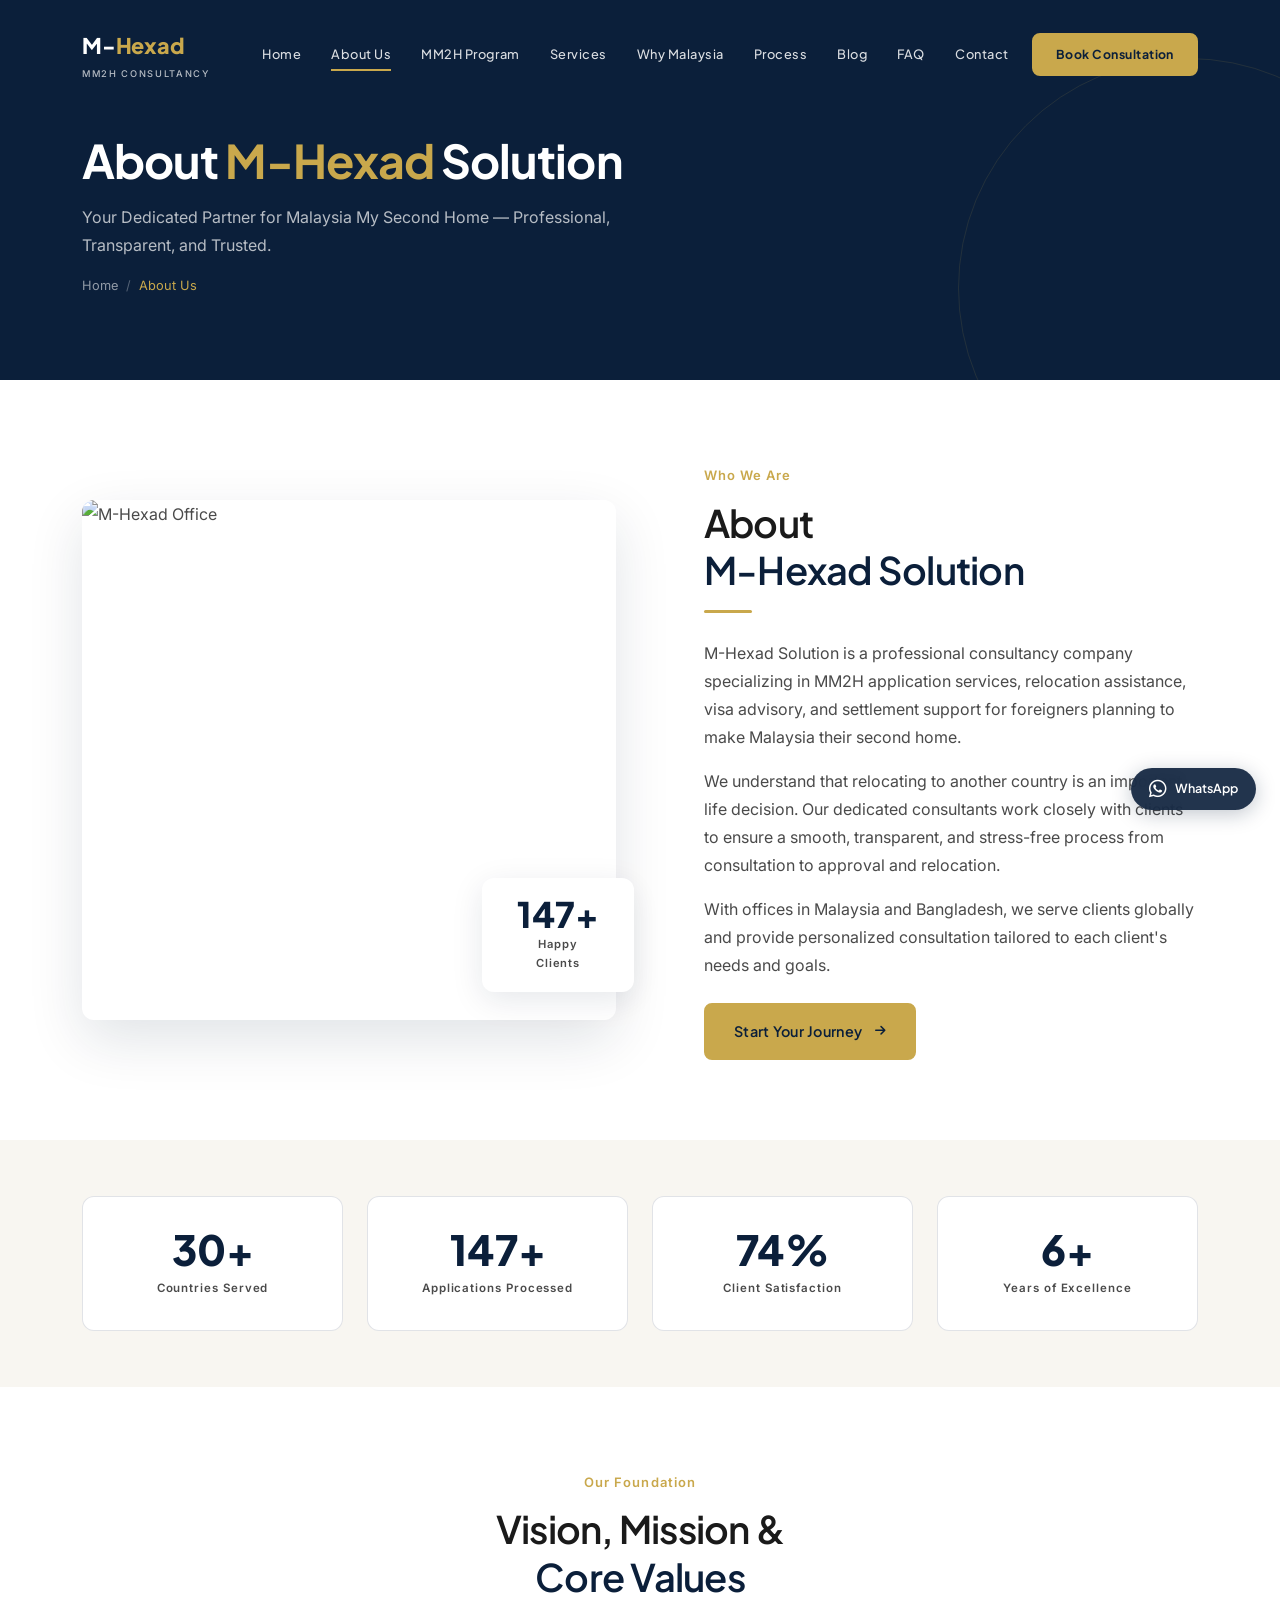
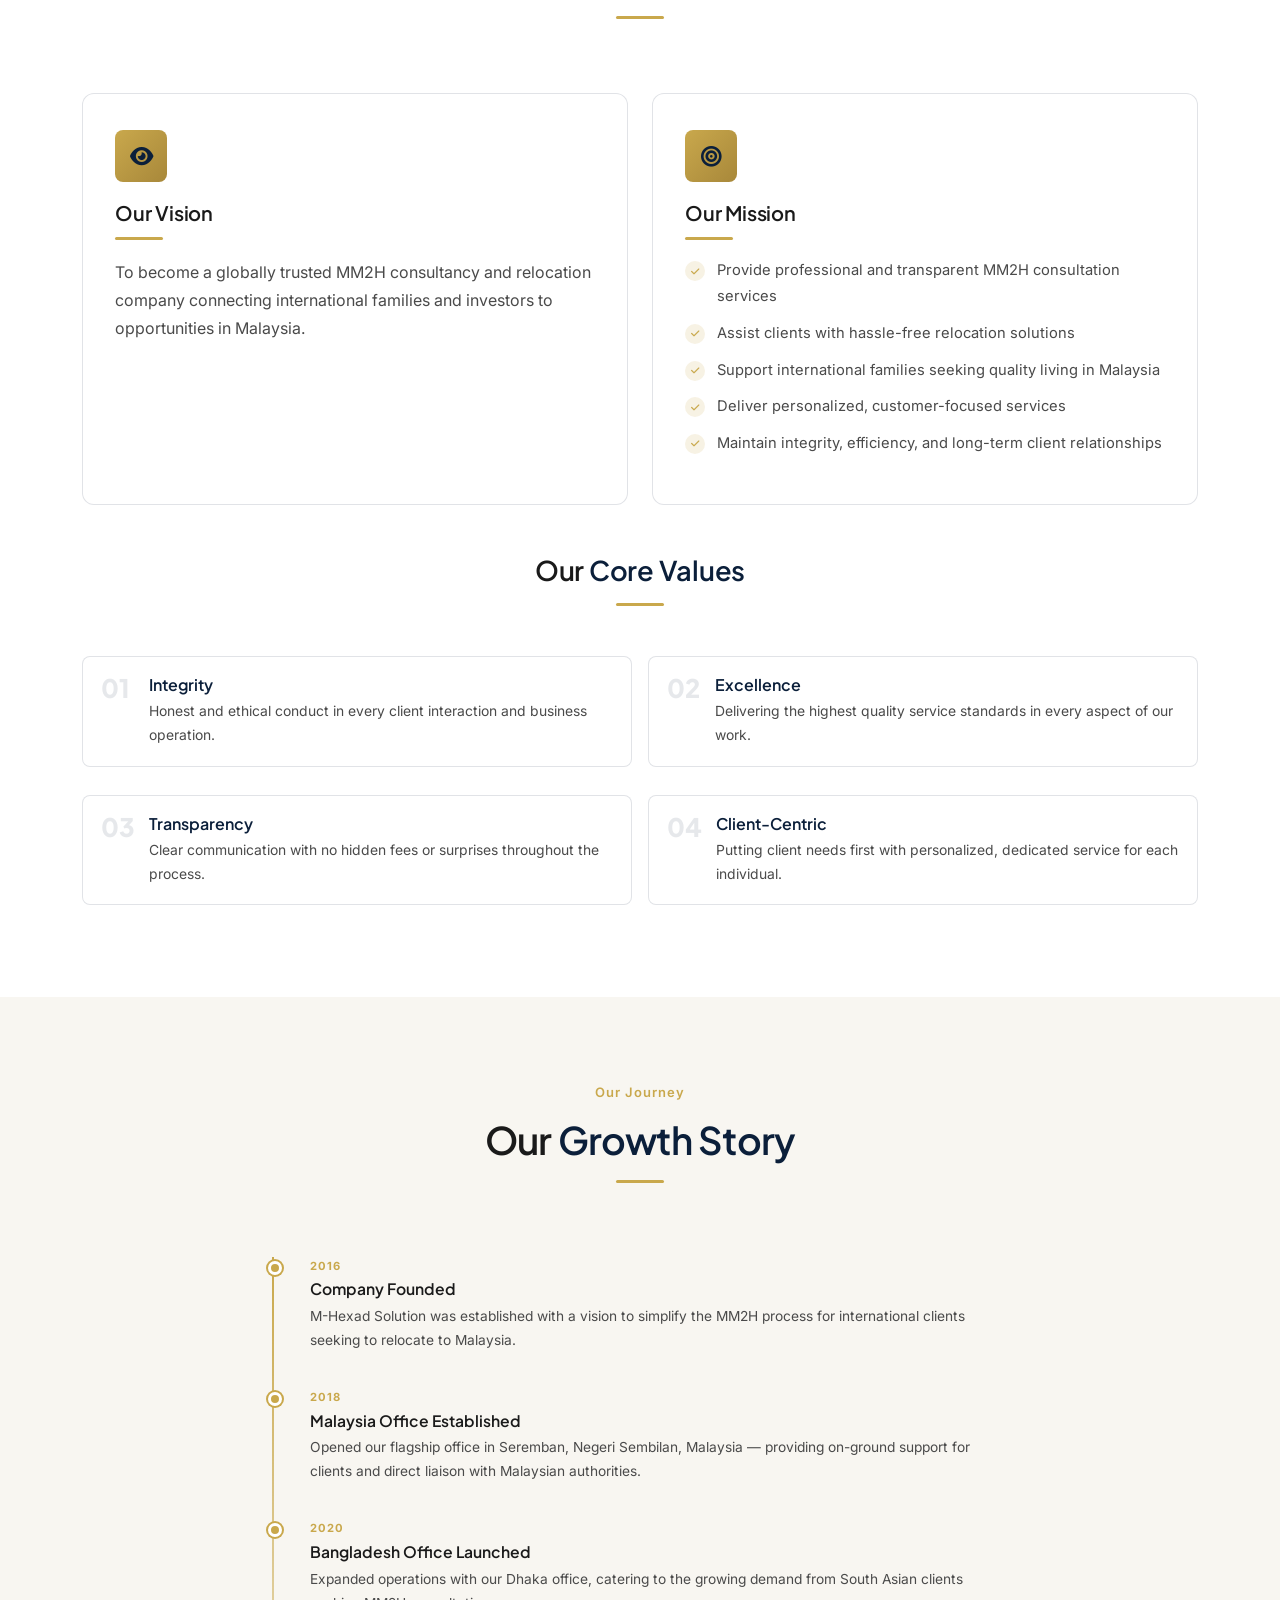
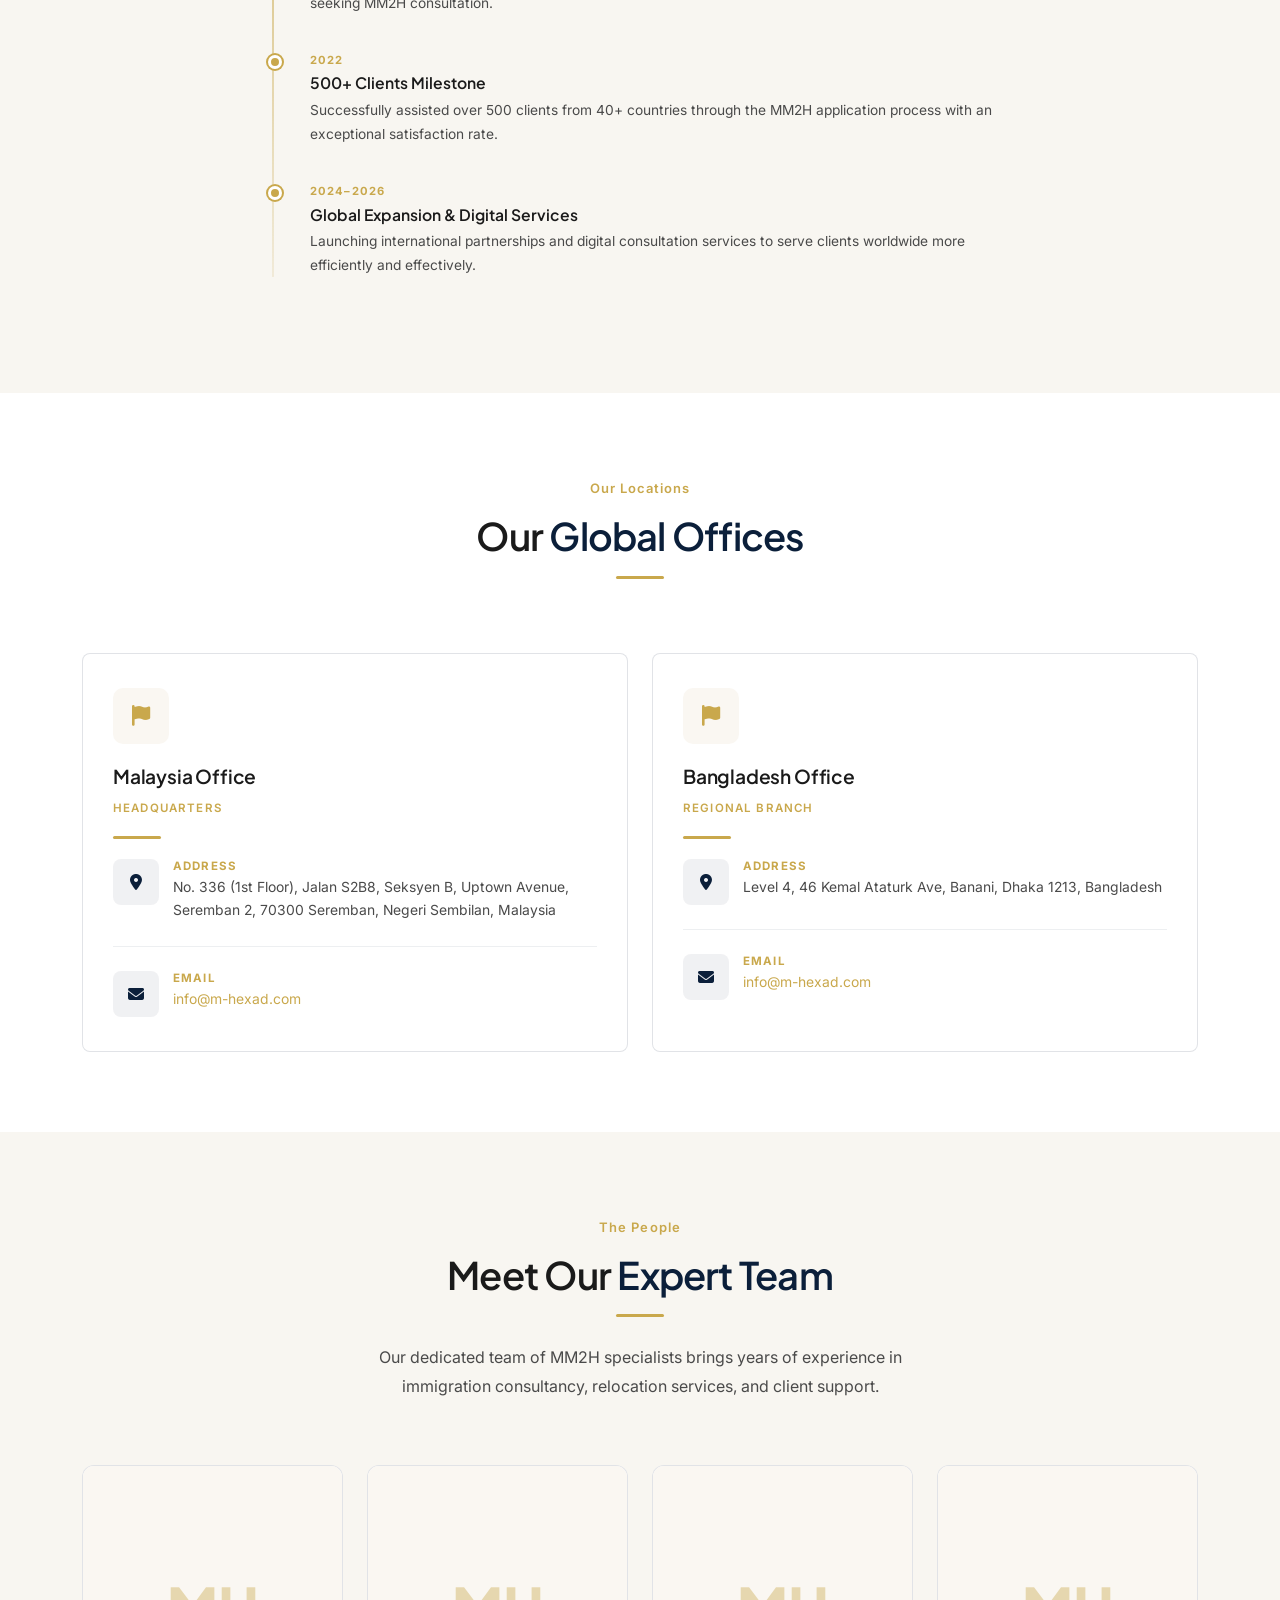
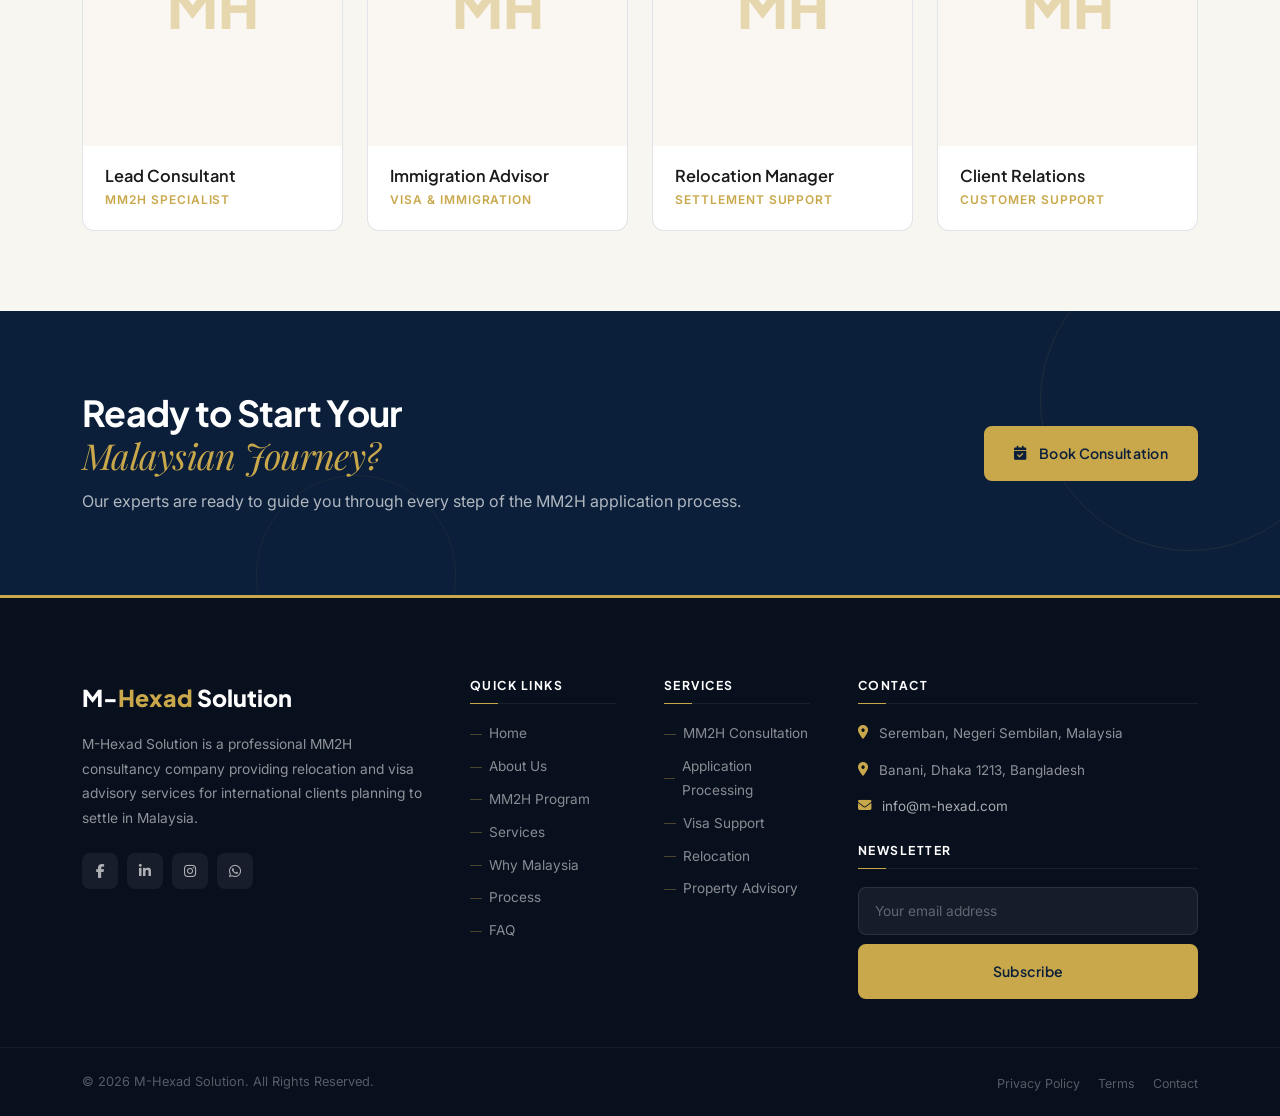
==== commit d45f94b3: "Change the color theme" ====
--- a/about.html
+++ b/about.html
@@ -1,23 +1,30 @@
 <!DOCTYPE html>
 <html lang="en">
+
 <head>
   <meta charset="UTF-8" />
   <meta name="viewport" content="width=device-width, initial-scale=1.0" />
-  <meta name="description" content="About M-Hexad Solution — Professional MM2H consultancy with offices in Malaysia and Bangladesh. Learn our story, vision, mission and team." />
+  <meta name="description"
+    content="About M-Hexad Solution — Professional MM2H consultancy with offices in Malaysia and Bangladesh. Learn our story, vision, mission and team." />
   <title>About Us | M-Hexad Solution</title>
   <link rel="stylesheet" href="https://cdn.jsdelivr.net/npm/bootstrap@5.3.3/dist/css/bootstrap.min.css" />
   <link rel="stylesheet" href="https://cdn.jsdelivr.net/npm/aos@2.3.4/dist/aos.css" />
   <link rel="stylesheet" href="https://cdnjs.cloudflare.com/ajax/libs/font-awesome/6.5.0/css/all.min.css" />
-  <link href="https://fonts.googleapis.com/css2?family=Playfair+Display:ital,wght@0,400;0,600;0,700;0,800;1,400;1,600&family=Poppins:wght@300;400;500;600;700&display=swap" rel="stylesheet" />
+  <link
+    href="https://fonts.googleapis.com/css2?family=Plus+Jakarta+Sans:ital,wght@0,400;0,500;0,600;0,700;1,400&family=Inter:wght@400;500&family=Playfair+Display:ital,wght@1,400&display=swap"
+    rel="stylesheet" />
   <link rel="stylesheet" href="assets/css/style.css" />
 </head>
+
 <body>
 
   <!-- NAV -->
   <nav id="mainNav" class="navbar navbar-expand-lg">
     <div class="container">
-      <a class="navbar-brand" href="index.html">M-<span class="brand-accent">Hexad</span><span class="brand-sub">MM2H Consultancy</span></a>
-      <button class="navbar-toggler" type="button" id="navbarToggler" data-bs-toggle="collapse" data-bs-target="#navbarMain"><i class="fa fa-bars"></i></button>
+      <a class="navbar-brand" href="index.html">M-<span class="brand-accent">Hexad</span><span class="brand-sub">MM2H
+          Consultancy</span></a>
+      <button class="navbar-toggler" type="button" id="navbarToggler" data-bs-toggle="collapse"
+        data-bs-target="#navbarMain"><i class="fa fa-bars"></i></button>
       <div class="collapse navbar-collapse justify-content-end" id="navbarMain">
         <ul class="navbar-nav align-items-lg-center gap-lg-1">
           <li class="nav-item"><a class="nav-link" href="index.html">Home</a></li>
@@ -41,8 +48,14 @@
     <div class="container">
       <div data-aos="fade-up">
         <h1 class="page-hero-title">About <span>M-Hexad</span> Solution</h1>
-        <p style="color:rgba(255,255,255,0.7);margin-bottom:16px;max-width:540px;">Your Dedicated Partner for Malaysia My Second Home — Professional, Transparent, and Trusted.</p>
-        <nav class="breadcrumb-wrap"><ol class="breadcrumb"><li class="breadcrumb-item"><a href="index.html">Home</a></li><li class="breadcrumb-item active">About Us</li></ol></nav>
+        <p style="color:rgba(255,255,255,0.7);margin-bottom:16px;max-width:540px;">Your Dedicated Partner for Malaysia
+          My Second Home — Professional, Transparent, and Trusted.</p>
+        <nav class="breadcrumb-wrap">
+          <ol class="breadcrumb">
+            <li class="breadcrumb-item"><a href="index.html">Home</a></li>
+            <li class="breadcrumb-item active">About Us</li>
+          </ol>
+        </nav>
       </div>
     </div>
   </section>
@@ -53,22 +66,29 @@
       <div class="row align-items-center g-5">
         <div class="col-lg-6" data-aos="fade-right">
           <div class="welcome-image-wrap">
-            <img src="https://images.unsplash.com/photo-1497366216548-37526070297c?w=800&q=85" alt="M-Hexad Office" class="welcome-image-main" />
+            <img src="https://images.unsplash.com/photo-1497366216548-37526070297c?w=800&q=85" alt="M-Hexad Office"
+              class="welcome-image-main" />
             <div class="welcome-image-badge">
               <span class="badge-number counter-number" data-target="500" data-suffix="+">0+</span>
-              <div class="badge-text">Happy<br/>Clients</div>
+              <div class="badge-text">Happy<br />Clients</div>
             </div>
           </div>
         </div>
         <div class="col-lg-6" data-aos="fade-left">
           <div class="welcome-content-wrap">
             <span class="section-label">Who We Are</span>
-            <h2 class="section-title">About<br/><span>M-Hexad Solution</span></h2>
+            <h2 class="section-title">About<br /><span>M-Hexad Solution</span></h2>
             <div class="section-divider"></div>
-            <p class="mb-3">M-Hexad Solution is a professional consultancy company specializing in MM2H application services, relocation assistance, visa advisory, and settlement support for foreigners planning to make Malaysia their second home.</p>
-            <p class="mb-3">We understand that relocating to another country is an important life decision. Our dedicated consultants work closely with clients to ensure a smooth, transparent, and stress-free process from consultation to approval and relocation.</p>
-            <p class="mb-4">With offices in Malaysia and Bangladesh, we serve clients globally and provide personalized consultation tailored to each client's needs and goals.</p>
-            <a href="contact.html" class="btn-primary-custom">Start Your Journey <i class="fa fa-arrow-right ms-1" style="font-size:0.75rem;"></i></a>
+            <p class="mb-3">M-Hexad Solution is a professional consultancy company specializing in MM2H application
+              services, relocation assistance, visa advisory, and settlement support for foreigners planning to make
+              Malaysia their second home.</p>
+            <p class="mb-3">We understand that relocating to another country is an important life decision. Our
+              dedicated consultants work closely with clients to ensure a smooth, transparent, and stress-free process
+              from consultation to approval and relocation.</p>
+            <p class="mb-4">With offices in Malaysia and Bangladesh, we serve clients globally and provide personalized
+              consultation tailored to each client's needs and goals.</p>
+            <a href="contact.html" class="btn-primary-custom">Start Your Journey <i class="fa fa-arrow-right ms-1"
+                style="font-size:0.75rem;"></i></a>
           </div>
         </div>
       </div>
@@ -113,7 +133,7 @@
       <div class="row justify-content-center text-center mb-5">
         <div class="col-lg-6" data-aos="fade-up">
           <span class="section-label">Our Foundation</span>
-          <h2 class="section-title">Vision, Mission &<br/><span>Core Values</span></h2>
+          <h2 class="section-title">Vision, Mission &<br /><span>Core Values</span></h2>
           <div class="section-divider center"></div>
         </div>
       </div>
@@ -123,7 +143,8 @@
             <div class="vm-icon"><i class="fa fa-eye"></i></div>
             <h4>Our Vision</h4>
             <div class="section-divider" style="margin:12px 0 18px;"></div>
-            <p>To become a globally trusted MM2H consultancy and relocation company connecting international families and investors to opportunities in Malaysia.</p>
+            <p>To become a globally trusted MM2H consultancy and relocation company connecting international families
+              and investors to opportunities in Malaysia.</p>
           </div>
         </div>
         <div class="col-md-6" data-aos="fade-left">
@@ -132,11 +153,16 @@
             <h4>Our Mission</h4>
             <div class="section-divider" style="margin:12px 0 18px;"></div>
             <ul class="check-list">
-              <li><span class="check-icon"><i class="fa fa-check"></i></span>Provide professional and transparent MM2H consultation services</li>
-              <li><span class="check-icon"><i class="fa fa-check"></i></span>Assist clients with hassle-free relocation solutions</li>
-              <li><span class="check-icon"><i class="fa fa-check"></i></span>Support international families seeking quality living in Malaysia</li>
-              <li><span class="check-icon"><i class="fa fa-check"></i></span>Deliver personalized, customer-focused services</li>
-              <li><span class="check-icon"><i class="fa fa-check"></i></span>Maintain integrity, efficiency, and long-term client relationships</li>
+              <li><span class="check-icon"><i class="fa fa-check"></i></span>Provide professional and transparent MM2H
+                consultation services</li>
+              <li><span class="check-icon"><i class="fa fa-check"></i></span>Assist clients with hassle-free relocation
+                solutions</li>
+              <li><span class="check-icon"><i class="fa fa-check"></i></span>Support international families seeking
+                quality living in Malaysia</li>
+              <li><span class="check-icon"><i class="fa fa-check"></i></span>Deliver personalized, customer-focused
+                services</li>
+              <li><span class="check-icon"><i class="fa fa-check"></i></span>Maintain integrity, efficiency, and
+                long-term client relationships</li>
             </ul>
           </div>
         </div>
@@ -152,25 +178,49 @@
         <div class="col-md-6" data-aos="fade-right" data-aos-delay="0">
           <div class="core-value-item">
             <div class="core-value-num">01</div>
-            <div><h6 style="font-family:'Poppins',sans-serif;font-weight:600;color:var(--dark);margin-bottom:4px;">Integrity</h6><p style="font-size:0.87rem;margin:0;">Honest and ethical conduct in every client interaction and business operation.</p></div>
+            <div>
+              <h6
+                style="font-family:'Plus Jakarta Sans',sans-serif;font-weight:600;color:var(--dark);margin-bottom:4px;">
+                Integrity</h6>
+              <p style="font-size:0.87rem;margin:0;">Honest and ethical conduct in every client interaction and business
+                operation.</p>
+            </div>
           </div>
         </div>
         <div class="col-md-6" data-aos="fade-left" data-aos-delay="0">
           <div class="core-value-item">
             <div class="core-value-num">02</div>
-            <div><h6 style="font-family:'Poppins',sans-serif;font-weight:600;color:var(--dark);margin-bottom:4px;">Excellence</h6><p style="font-size:0.87rem;margin:0;">Delivering the highest quality service standards in every aspect of our work.</p></div>
+            <div>
+              <h6
+                style="font-family:'Plus Jakarta Sans',sans-serif;font-weight:600;color:var(--dark);margin-bottom:4px;">
+                Excellence</h6>
+              <p style="font-size:0.87rem;margin:0;">Delivering the highest quality service standards in every aspect of
+                our work.</p>
+            </div>
           </div>
         </div>
         <div class="col-md-6" data-aos="fade-right" data-aos-delay="80">
           <div class="core-value-item">
             <div class="core-value-num">03</div>
-            <div><h6 style="font-family:'Poppins',sans-serif;font-weight:600;color:var(--dark);margin-bottom:4px;">Transparency</h6><p style="font-size:0.87rem;margin:0;">Clear communication with no hidden fees or surprises throughout the process.</p></div>
+            <div>
+              <h6
+                style="font-family:'Plus Jakarta Sans',sans-serif;font-weight:600;color:var(--dark);margin-bottom:4px;">
+                Transparency</h6>
+              <p style="font-size:0.87rem;margin:0;">Clear communication with no hidden fees or surprises throughout the
+                process.</p>
+            </div>
           </div>
         </div>
         <div class="col-md-6" data-aos="fade-left" data-aos-delay="80">
           <div class="core-value-item">
             <div class="core-value-num">04</div>
-            <div><h6 style="font-family:'Poppins',sans-serif;font-weight:600;color:var(--dark);margin-bottom:4px;">Client-Centric</h6><p style="font-size:0.87rem;margin:0;">Putting client needs first with personalized, dedicated service for each individual.</p></div>
+            <div>
+              <h6
+                style="font-family:'Plus Jakarta Sans',sans-serif;font-weight:600;color:var(--dark);margin-bottom:4px;">
+                Client-Centric</h6>
+              <p style="font-size:0.87rem;margin:0;">Putting client needs first with personalized, dedicated service for
+                each individual.</p>
+            </div>
           </div>
         </div>
       </div>
@@ -195,7 +245,8 @@
               <div class="timeline-year">2016</div>
               <div class="timeline-content">
                 <h5>Company Founded</h5>
-                <p>M-Hexad Solution was established with a vision to simplify the MM2H process for international clients seeking to relocate to Malaysia.</p>
+                <p>M-Hexad Solution was established with a vision to simplify the MM2H process for international clients
+                  seeking to relocate to Malaysia.</p>
               </div>
             </div>
             <div class="timeline-item">
@@ -203,7 +254,8 @@
               <div class="timeline-year">2018</div>
               <div class="timeline-content">
                 <h5>Malaysia Office Established</h5>
-                <p>Opened our flagship office in Seremban, Negeri Sembilan, Malaysia — providing on-ground support for clients and direct liaison with Malaysian authorities.</p>
+                <p>Opened our flagship office in Seremban, Negeri Sembilan, Malaysia — providing on-ground support for
+                  clients and direct liaison with Malaysian authorities.</p>
               </div>
             </div>
             <div class="timeline-item">
@@ -211,7 +263,8 @@
               <div class="timeline-year">2020</div>
               <div class="timeline-content">
                 <h5>Bangladesh Office Launched</h5>
-                <p>Expanded operations with our Dhaka office, catering to the growing demand from South Asian clients seeking MM2H consultation.</p>
+                <p>Expanded operations with our Dhaka office, catering to the growing demand from South Asian clients
+                  seeking MM2H consultation.</p>
               </div>
             </div>
             <div class="timeline-item">
@@ -219,7 +272,8 @@
               <div class="timeline-year">2022</div>
               <div class="timeline-content">
                 <h5>500+ Clients Milestone</h5>
-                <p>Successfully assisted over 500 clients from 40+ countries through the MM2H application process with an exceptional satisfaction rate.</p>
+                <p>Successfully assisted over 500 clients from 40+ countries through the MM2H application process with
+                  an exceptional satisfaction rate.</p>
               </div>
             </div>
             <div class="timeline-item">
@@ -227,7 +281,8 @@
               <div class="timeline-year">2024–2026</div>
               <div class="timeline-content">
                 <h5>Global Expansion &amp; Digital Services</h5>
-                <p>Launching international partnerships and digital consultation services to serve clients worldwide more efficiently and effectively.</p>
+                <p>Launching international partnerships and digital consultation services to serve clients worldwide
+                  more efficiently and effectively.</p>
               </div>
             </div>
           </div>
@@ -249,33 +304,53 @@
       <div class="row g-4">
         <div class="col-md-6" data-aos="fade-right">
           <div class="contact-info-card">
-            <div style="width:56px;height:56px;background:var(--secondary);border-radius:10px;display:flex;align-items:center;justify-content:center;margin-bottom:20px;"><i class="fa fa-flag" style="color:var(--primary);font-size:1.3rem;"></i></div>
+            <div
+              style="width:56px;height:56px;background:var(--secondary);border-radius:10px;display:flex;align-items:center;justify-content:center;margin-bottom:20px;">
+              <i class="fa fa-flag" style="color:var(--primary);font-size:1.3rem;"></i></div>
             <h4 style="font-size:1.2rem;margin-bottom:4px;">Malaysia Office</h4>
-            <span style="font-size:0.72rem;letter-spacing:0.1em;text-transform:uppercase;color:var(--accent);font-weight:600;">Headquarters</span>
+            <span
+              style="font-size:0.72rem;letter-spacing:0.1em;text-transform:uppercase;color:var(--color-accent);font-weight:600;">Headquarters</span>
             <div class="section-divider" style="margin:16px 0 20px;"></div>
             <div class="contact-info-item">
               <div class="contact-info-icon"><i class="fa fa-map-marker-alt"></i></div>
-              <div class="contact-info-text"><h6>Address</h6><p>No. 336 (1st Floor), Jalan S2B8, Seksyen B, Uptown Avenue, Seremban 2, 70300 Seremban, Negeri Sembilan, Malaysia</p></div>
+              <div class="contact-info-text">
+                <h6>Address</h6>
+                <p>No. 336 (1st Floor), Jalan S2B8, Seksyen B, Uptown Avenue, Seremban 2, 70300 Seremban, Negeri
+                  Sembilan, Malaysia</p>
+              </div>
             </div>
             <div class="contact-info-item">
               <div class="contact-info-icon"><i class="fa fa-envelope"></i></div>
-              <div class="contact-info-text"><h6>Email</h6><p><a href="mailto:info@m-hexad.com">info@m-hexad.com</a></p></div>
+              <div class="contact-info-text">
+                <h6>Email</h6>
+                <p><a href="mailto:info@m-hexad.com">info@m-hexad.com</a></p>
+              </div>
             </div>
           </div>
         </div>
         <div class="col-md-6" data-aos="fade-left">
           <div class="contact-info-card">
-            <div style="width:56px;height:56px;background:var(--secondary);border-radius:10px;display:flex;align-items:center;justify-content:center;margin-bottom:20px;"><i class="fa fa-flag" style="color:var(--primary);font-size:1.3rem;"></i></div>
+            <div
+              style="width:56px;height:56px;background:var(--secondary);border-radius:10px;display:flex;align-items:center;justify-content:center;margin-bottom:20px;">
+              <i class="fa fa-flag" style="color:var(--primary);font-size:1.3rem;"></i></div>
             <h4 style="font-size:1.2rem;margin-bottom:4px;">Bangladesh Office</h4>
-            <span style="font-size:0.72rem;letter-spacing:0.1em;text-transform:uppercase;color:var(--accent);font-weight:600;">Regional Branch</span>
+            <span
+              style="font-size:0.72rem;letter-spacing:0.1em;text-transform:uppercase;color:var(--color-accent);font-weight:600;">Regional
+              Branch</span>
             <div class="section-divider" style="margin:16px 0 20px;"></div>
             <div class="contact-info-item">
               <div class="contact-info-icon"><i class="fa fa-map-marker-alt"></i></div>
-              <div class="contact-info-text"><h6>Address</h6><p>Level 4, 46 Kemal Ataturk Ave, Banani, Dhaka 1213, Bangladesh</p></div>
+              <div class="contact-info-text">
+                <h6>Address</h6>
+                <p>Level 4, 46 Kemal Ataturk Ave, Banani, Dhaka 1213, Bangladesh</p>
+              </div>
             </div>
             <div class="contact-info-item">
               <div class="contact-info-icon"><i class="fa fa-envelope"></i></div>
-              <div class="contact-info-text"><h6>Email</h6><p><a href="mailto:info@m-hexad.com">info@m-hexad.com</a></p></div>
+              <div class="contact-info-text">
+                <h6>Email</h6>
+                <p><a href="mailto:info@m-hexad.com">info@m-hexad.com</a></p>
+              </div>
             </div>
           </div>
         </div>
@@ -291,14 +366,18 @@
           <span class="section-label">The People</span>
           <h2 class="section-title">Meet Our <span>Expert Team</span></h2>
           <div class="section-divider center"></div>
-          <p class="section-desc mx-auto">Our dedicated team of MM2H specialists brings years of experience in immigration consultancy, relocation services, and client support.</p>
+          <p class="section-desc mx-auto">Our dedicated team of MM2H specialists brings years of experience in
+            immigration consultancy, relocation services, and client support.</p>
         </div>
       </div>
       <div class="row g-4 justify-content-center">
         <div class="col-sm-6 col-md-4 col-lg-3" data-aos="fade-up" data-aos-delay="0">
           <div class="team-card">
-            <div class="team-img-wrap" style="background:var(--secondary);display:flex;align-items:center;justify-content:center;">
-              <div style="font-family:'Playfair Display',serif;font-size:3.5rem;font-weight:800;color:var(--primary);opacity:0.4;">MH</div>
+            <div class="team-img-wrap"
+              style="background:var(--secondary);display:flex;align-items:center;justify-content:center;">
+              <div
+                style="font-family:'Plus Jakarta Sans',sans-serif;font-size:3.5rem;font-weight:800;color:var(--primary);opacity:0.4;">
+                MH</div>
             </div>
             <div class="team-info">
               <h5 class="team-name">Lead Consultant</h5>
@@ -308,8 +387,11 @@
         </div>
         <div class="col-sm-6 col-md-4 col-lg-3" data-aos="fade-up" data-aos-delay="80">
           <div class="team-card">
-            <div class="team-img-wrap" style="background:var(--secondary);display:flex;align-items:center;justify-content:center;">
-              <div style="font-family:'Playfair Display',serif;font-size:3.5rem;font-weight:800;color:var(--primary);opacity:0.4;">MH</div>
+            <div class="team-img-wrap"
+              style="background:var(--secondary);display:flex;align-items:center;justify-content:center;">
+              <div
+                style="font-family:'Plus Jakarta Sans',sans-serif;font-size:3.5rem;font-weight:800;color:var(--primary);opacity:0.4;">
+                MH</div>
             </div>
             <div class="team-info">
               <h5 class="team-name">Immigration Advisor</h5>
@@ -319,8 +401,11 @@
         </div>
         <div class="col-sm-6 col-md-4 col-lg-3" data-aos="fade-up" data-aos-delay="160">
           <div class="team-card">
-            <div class="team-img-wrap" style="background:var(--secondary);display:flex;align-items:center;justify-content:center;">
-              <div style="font-family:'Playfair Display',serif;font-size:3.5rem;font-weight:800;color:var(--primary);opacity:0.4;">MH</div>
+            <div class="team-img-wrap"
+              style="background:var(--secondary);display:flex;align-items:center;justify-content:center;">
+              <div
+                style="font-family:'Plus Jakarta Sans',sans-serif;font-size:3.5rem;font-weight:800;color:var(--primary);opacity:0.4;">
+                MH</div>
             </div>
             <div class="team-info">
               <h5 class="team-name">Relocation Manager</h5>
@@ -330,8 +415,11 @@
         </div>
         <div class="col-sm-6 col-md-4 col-lg-3" data-aos="fade-up" data-aos-delay="240">
           <div class="team-card">
-            <div class="team-img-wrap" style="background:var(--secondary);display:flex;align-items:center;justify-content:center;">
-              <div style="font-family:'Playfair Display',serif;font-size:3.5rem;font-weight:800;color:var(--primary);opacity:0.4;">MH</div>
+            <div class="team-img-wrap"
+              style="background:var(--secondary);display:flex;align-items:center;justify-content:center;">
+              <div
+                style="font-family:'Plus Jakarta Sans',sans-serif;font-size:3.5rem;font-weight:800;color:var(--primary);opacity:0.4;">
+                MH</div>
             </div>
             <div class="team-info">
               <h5 class="team-name">Client Relations</h5>
@@ -348,8 +436,9 @@
     <div class="container" style="position:relative;z-index:2;">
       <div class="row align-items-center">
         <div class="col-lg-8" data-aos="fade-right">
-          <h2 class="cta-banner-title">Ready to Start Your<br/><em>Malaysian Journey?</em></h2>
-          <p class="cta-banner-desc">Our experts are ready to guide you through every step of the MM2H application process.</p>
+          <h2 class="cta-banner-title">Ready to Start Your<br /><em>Malaysian Journey?</em></h2>
+          <p class="cta-banner-desc">Our experts are ready to guide you through every step of the MM2H application
+            process.</p>
         </div>
         <div class="col-lg-4 text-lg-end mt-4 mt-lg-0" data-aos="fade-left">
           <a href="contact.html" class="btn-gold"><i class="fa fa-calendar-check me-1"></i> Book Consultation</a>
@@ -364,7 +453,8 @@
       <div class="row g-5">
         <div class="col-lg-4">
           <span class="footer-brand">M-<span class="brand-accent">Hexad</span> Solution</span>
-          <p class="footer-desc">M-Hexad Solution is a professional MM2H consultancy company providing relocation and visa advisory services for international clients planning to settle in Malaysia.</p>
+          <p class="footer-desc">M-Hexad Solution is a professional MM2H consultancy company providing relocation and
+            visa advisory services for international clients planning to settle in Malaysia.</p>
           <div class="footer-social">
             <a href="#" class="social-link"><i class="fab fa-facebook-f"></i></a>
             <a href="#" class="social-link"><i class="fab fa-linkedin-in"></i></a>
@@ -375,20 +465,33 @@
         <div class="col-sm-6 col-lg-2">
           <h5 class="footer-title">Quick Links</h5>
           <ul class="footer-links">
-            <li><a href="index.html">Home</a></li><li><a href="about.html">About Us</a></li><li><a href="mm2h.html">MM2H Program</a></li><li><a href="services.html">Services</a></li><li><a href="why-malaysia.html">Why Malaysia</a></li><li><a href="process.html">Process</a></li><li><a href="faq.html">FAQ</a></li>
+            <li><a href="index.html">Home</a></li>
+            <li><a href="about.html">About Us</a></li>
+            <li><a href="mm2h.html">MM2H Program</a></li>
+            <li><a href="services.html">Services</a></li>
+            <li><a href="why-malaysia.html">Why Malaysia</a></li>
+            <li><a href="process.html">Process</a></li>
+            <li><a href="faq.html">FAQ</a></li>
           </ul>
         </div>
         <div class="col-sm-6 col-lg-2">
           <h5 class="footer-title">Services</h5>
           <ul class="footer-links">
-            <li><a href="services.html">MM2H Consultation</a></li><li><a href="services.html">Application Processing</a></li><li><a href="services.html">Visa Support</a></li><li><a href="services.html">Relocation</a></li><li><a href="services.html">Property Advisory</a></li>
+            <li><a href="services.html">MM2H Consultation</a></li>
+            <li><a href="services.html">Application Processing</a></li>
+            <li><a href="services.html">Visa Support</a></li>
+            <li><a href="services.html">Relocation</a></li>
+            <li><a href="services.html">Property Advisory</a></li>
           </ul>
         </div>
         <div class="col-lg-4">
           <h5 class="footer-title">Contact</h5>
-          <div class="footer-contact-item"><i class="fa fa-map-marker-alt"></i><span>Seremban, Negeri Sembilan, Malaysia</span></div>
-          <div class="footer-contact-item"><i class="fa fa-map-marker-alt"></i><span>Banani, Dhaka 1213, Bangladesh</span></div>
-          <div class="footer-contact-item"><i class="fa fa-envelope"></i><a href="mailto:info@m-hexad.com" style="color:rgba(255,255,255,0.65);">info@m-hexad.com</a></div>
+          <div class="footer-contact-item"><i class="fa fa-map-marker-alt"></i><span>Seremban, Negeri Sembilan,
+              Malaysia</span></div>
+          <div class="footer-contact-item"><i class="fa fa-map-marker-alt"></i><span>Banani, Dhaka 1213,
+              Bangladesh</span></div>
+          <div class="footer-contact-item"><i class="fa fa-envelope"></i><a href="mailto:info@m-hexad.com"
+              style="color:rgba(255,255,255,0.65);">info@m-hexad.com</a></div>
           <form id="newsletterForm" class="newsletter-form mt-4">
             <h5 class="footer-title">Newsletter</h5>
             <input type="email" class="newsletter-input" placeholder="Your email address" required />
@@ -400,8 +503,11 @@
     <div class="footer-bottom mt-5">
       <div class="container">
         <div class="row align-items-center">
-          <div class="col-md-6"><p class="copyright mb-0">© 2026 M-Hexad Solution. All Rights Reserved.</p></div>
-          <div class="col-md-6 text-md-end footer-bottom-links"><a href="#">Privacy Policy</a><a href="#">Terms</a><a href="contact.html">Contact</a></div>
+          <div class="col-md-6">
+            <p class="copyright mb-0">© 2026 M-Hexad Solution. All Rights Reserved.</p>
+          </div>
+          <div class="col-md-6 text-md-end footer-bottom-links"><a href="#">Privacy Policy</a><a href="#">Terms</a><a
+              href="contact.html">Contact</a></div>
         </div>
       </div>
     </div>
@@ -415,4 +521,5 @@
   <script src="https://cdn.jsdelivr.net/npm/aos@2.3.4/dist/aos.js"></script>
   <script src="assets/js/index.js"></script>
 </body>
-</html>
+
+</html>
--- a/assets/css/style.css
+++ b/assets/css/style.css
@@ -1,29 +1,46 @@
 /* ============================================================
-   M-HEXAD SOLUTION — LUXURY MM2H CONSULTANCY
-   Centralized Stylesheet
-   ============================================================ */
-
-/* Google Fonts Import */
-@import url("https://fonts.googleapis.com/css2?family=Playfair+Display:ital,wght@0,400;0,500;0,600;0,700;0,800;1,400;1,600&family=Poppins:wght@300;400;500;600;700&display=swap");
-
-/* ============================================================
-   CSS VARIABLES
+   M-HEXAD SOLUTION — MM2H CONSULTANCY
+   Centralized Stylesheet v2.0 — Deep Navy + Warm Gold System
+   ============================================================ */
+
+/* ============================================================
+   FONT IMPORT
+   ============================================================ */
+@import url("https://fonts.googleapis.com/css2?family=Plus+Jakarta+Sans:ital,wght@0,400;0,500;0,600;0,700;1,400&family=Inter:wght@400;500&family=Playfair+Display:ital,wght@1,400&display=swap");
+
+/* ============================================================
+   DESIGN TOKENS — NEW SYSTEM
    ============================================================ */
 :root {
-  --primary: #a67c52;
-  --secondary: #e8dccb;
-  --bg: #f7f1e8;
-  --dark: #5e4630;
-  --accent: #d4af37;
-  --text: #222222;
+  /* ── Brand Palette ── */
+  --color-primary: #0b1f3a; /* Deep Navy */
+  --color-accent: #c9a84c; /* Warm Gold */
+  --color-bg-main: #f8f6f1; /* Off-white */
+  --color-bg-alt1: #f0f4ef; /* Light Sage */
+  --color-bg-alt2: #faf7f2; /* Soft Cream */
+  --color-text-heading: #1a1a1a;
+  --color-text-body: #4a4a4a;
+
+  /* ── Legacy aliases (keeps inline HTML var() refs working) ── */
+  --primary: var(--color-accent); /* old chocolate → gold */
+  --dark: var(--color-primary); /* old dark brown → navy */
+  --accent: var(--color-accent); /* gold stays gold */
+  --bg: var(--color-bg-main);
+  --secondary: var(--color-bg-alt2);
+  --text: var(--color-text-heading);
   --white: #ffffff;
-  --light-text: #6b6b6b;
-  --border: rgba(166, 124, 82, 0.18);
-  --shadow: 0 8px 40px rgba(94, 70, 48, 0.1);
-  --shadow-lg: 0 20px 60px rgba(94, 70, 48, 0.14);
-  --radius: 6px;
+  --light-text: var(--color-text-body);
+
+  /* ── Surfaces & Utility ── */
+  --border: rgba(11, 31, 58, 0.12);
+  --border-light: rgba(11, 31, 58, 0.07);
+  --shadow: 0 4px 24px rgba(11, 31, 58, 0.08);
+  --shadow-md: 0 8px 32px rgba(11, 31, 58, 0.1);
+  --shadow-lg: 0 20px 56px rgba(11, 31, 58, 0.12);
+  --radius: 8px;
   --radius-lg: 12px;
-  --transition: all 0.35s cubic-bezier(0.4, 0, 0.2, 1);
+  --radius-xl: 16px;
+  --transition: all 0.32s cubic-bezier(0.4, 0, 0.2, 1);
 }
 
 /* ============================================================
@@ -36,17 +53,16 @@
   margin: 0;
   padding: 0;
 }
-
 html {
   scroll-behavior: smooth;
 }
 
 body {
-  font-family: "Poppins", sans-serif;
+  font-family: "Inter", sans-serif;
   font-size: 16px;
   line-height: 1.75;
-  color: var(--text);
-  background-color: var(--bg);
+  color: var(--color-text-body);
+  background-color: var(--color-bg-main);
   overflow-x: hidden;
 }
 
@@ -56,23 +72,46 @@
 h4,
 h5,
 h6 {
-  font-family: "Playfair Display", serif;
+  font-family: "Plus Jakarta Sans", sans-serif;
   line-height: 1.25;
-  color: var(--dark);
+  color: var(--color-text-heading);
   font-weight: 700;
 }
 
+h1 {
+  font-size: clamp(36px, 5vw, 52px);
+  font-weight: 700;
+  line-height: 1.15;
+}
+h2 {
+  font-size: clamp(26px, 3.5vw, 38px);
+  font-weight: 600;
+  line-height: 1.25;
+}
+h3 {
+  font-size: 24px;
+  font-weight: 600;
+}
+h4 {
+  font-size: 20px;
+  font-weight: 600;
+}
+h5 {
+  font-size: 16px;
+  font-weight: 600;
+}
+
 p {
-  color: var(--light-text);
+  color: var(--color-text-body);
 }
 
 a {
   text-decoration: none;
-  color: var(--primary);
+  color: var(--color-accent);
   transition: var(--transition);
 }
 a:hover {
-  color: var(--dark);
+  color: var(--color-primary);
 }
 
 img {
@@ -80,7 +119,6 @@
   height: auto;
   display: block;
 }
-
 ul {
   list-style: none;
   padding: 0;
@@ -88,150 +126,188 @@
 }
 
 ::selection {
-  background: var(--accent);
-  color: var(--white);
-}
-
-/* ============================================================
-   TYPOGRAPHY SCALE
+  background: var(--color-accent);
+  color: var(--color-primary);
+}
+
+/* ============================================================
+   TYPOGRAPHY UTILITIES
    ============================================================ */
 .section-label {
   display: inline-block;
-  font-family: "Poppins", sans-serif;
-  font-size: 0.72rem;
+  font-family: "Plus Jakarta Sans", sans-serif;
+  font-size: 13px;
   font-weight: 600;
-  letter-spacing: 0.22em;
-  text-transform: uppercase;
-  color: var(--accent);
-  margin-bottom: 14px;
+  letter-spacing: 0.08em;
+  color: var(--color-accent);
+  margin-bottom: 12px;
+  /* Sentence-case — no text-transform */
 }
 
 .section-title {
-  font-size: clamp(1.9rem, 3.5vw, 2.7rem);
-  font-weight: 700;
-  margin-bottom: 18px;
-  color: var(--dark);
+  font-family: "Plus Jakarta Sans", sans-serif;
+  font-size: clamp(26px, 3.5vw, 38px);
+  font-weight: 600;
+  margin-bottom: 16px;
+  color: var(--color-text-heading);
+  line-height: 1.25;
 }
 
 .section-title span {
-  color: var(--primary);
+  color: var(--color-primary);
+}
+
+/* Playfair italic accent — used inside headings */
+.section-title em,
+.hero-title em,
+.cta-banner-title em {
+  font-family: "Playfair Display", serif;
+  font-style: italic;
+  color: var(--color-accent);
+  font-weight: 400;
 }
 
 .section-desc {
-  font-size: 1.02rem;
-  color: var(--light-text);
+  font-size: 1rem;
+  color: var(--color-text-body);
   max-width: 620px;
   line-height: 1.8;
 }
 
 .section-divider {
-  width: 58px;
+  width: 48px;
   height: 3px;
-  background: linear-gradient(90deg, var(--accent), var(--primary));
-  margin: 16px 0 28px 0;
+  background: var(--color-accent);
+  margin: 14px 0 26px;
   border-radius: 2px;
 }
-
 .section-divider.center {
-  margin: 16px auto 28px auto;
+  margin: 14px auto 26px;
 }
 
 /* ============================================================
    BUTTONS
    ============================================================ */
+
+/* Primary — Gold fill */
 .btn-primary-custom {
   display: inline-flex;
   align-items: center;
   gap: 9px;
-  font-family: "Poppins", sans-serif;
+  font-family: "Plus Jakarta Sans", sans-serif;
   font-weight: 600;
   font-size: 0.9rem;
-  letter-spacing: 0.05em;
-  padding: 14px 34px;
-  background: var(--primary);
-  color: var(--white);
-  border: 2px solid var(--primary);
+  letter-spacing: 0.02em;
+  padding: 14px 28px;
+  background: var(--color-accent);
+  color: var(--color-primary);
+  border: 2px solid var(--color-accent);
   border-radius: var(--radius);
   cursor: pointer;
   transition: var(--transition);
-  text-transform: none;
+  position: relative;
 }
 
 .btn-primary-custom:hover {
-  background: var(--dark);
-  border-color: var(--dark);
-  color: var(--white);
+  background: #b8943e;
+  border-color: #b8943e;
+  color: var(--color-primary);
   transform: translateY(-2px);
-  box-shadow: 0 8px 24px rgba(94, 70, 48, 0.22);
-}
-
+  box-shadow: 0 8px 24px rgba(201, 168, 76, 0.35);
+}
+
+/* Secondary — Ghost gold */
 .btn-outline-custom {
   display: inline-flex;
   align-items: center;
   gap: 9px;
-  font-family: "Poppins", sans-serif;
+  font-family: "Plus Jakarta Sans", sans-serif;
   font-weight: 600;
   font-size: 0.9rem;
-  letter-spacing: 0.05em;
-  padding: 14px 34px;
+  padding: 12px 26px;
   background: transparent;
-  color: var(--white);
-  border: 2px solid rgba(255, 255, 255, 0.7);
+  color: var(--color-accent);
+  border: 2px solid var(--color-accent);
   border-radius: var(--radius);
   cursor: pointer;
   transition: var(--transition);
 }
 
 .btn-outline-custom:hover {
-  background: var(--white);
-  color: var(--dark);
-  border-color: var(--white);
+  background: var(--color-accent);
+  color: var(--color-primary);
   transform: translateY(-2px);
 }
 
+/* Gold (same as primary) */
 .btn-gold {
   display: inline-flex;
   align-items: center;
   gap: 9px;
-  font-family: "Poppins", sans-serif;
+  font-family: "Plus Jakarta Sans", sans-serif;
   font-weight: 600;
   font-size: 0.88rem;
-  letter-spacing: 0.06em;
-  padding: 13px 32px;
-  background: var(--accent);
-  color: var(--dark);
-  border: 2px solid var(--accent);
+  letter-spacing: 0.02em;
+  padding: 13px 28px;
+  background: var(--color-accent);
+  color: var(--color-primary);
+  border: 2px solid var(--color-accent);
   border-radius: var(--radius);
   cursor: pointer;
   transition: var(--transition);
 }
 
 .btn-gold:hover {
-  background: var(--dark);
-  border-color: var(--dark);
-  color: var(--white);
+  background: #b8943e;
+  border-color: #b8943e;
+  color: var(--color-primary);
   transform: translateY(-2px);
-}
-
+  box-shadow: 0 6px 20px rgba(201, 168, 76, 0.3);
+}
+
+/* Dark Navy button */
 .btn-dark-custom {
   display: inline-flex;
   align-items: center;
   gap: 9px;
-  font-family: "Poppins", sans-serif;
+  font-family: "Plus Jakarta Sans", sans-serif;
   font-weight: 600;
   font-size: 0.88rem;
-  padding: 13px 30px;
-  background: var(--dark);
-  color: var(--white);
-  border: 2px solid var(--dark);
+  padding: 13px 26px;
+  background: var(--color-primary);
+  color: #ffffff;
+  border: 2px solid var(--color-primary);
   border-radius: var(--radius);
   transition: var(--transition);
 }
 
 .btn-dark-custom:hover {
   background: transparent;
-  color: var(--dark);
+  color: var(--color-primary);
   transform: translateY(-2px);
+}
+
+/* White ghost (on dark bg) */
+.btn-ghost-white {
+  display: inline-flex;
+  align-items: center;
+  gap: 9px;
+  font-family: "Plus Jakarta Sans", sans-serif;
+  font-weight: 600;
+  font-size: 0.9rem;
+  padding: 12px 26px;
+  background: transparent;
+  color: rgba(255, 255, 255, 0.9);
+  border: 2px solid rgba(255, 255, 255, 0.5);
+  border-radius: var(--radius);
+  cursor: pointer;
+  transition: var(--transition);
+}
+
+.btn-ghost-white:hover {
+  background: rgba(255, 255, 255, 0.12);
+  border-color: rgba(255, 255, 255, 0.8);
+  color: #fff;
 }
 
 /* ============================================================
@@ -245,49 +321,49 @@
   z-index: 9999;
   transition: var(--transition);
   padding: 22px 0;
+  background: transparent;
 }
 
 #mainNav.scrolled {
-  background: var(--white);
-  box-shadow: 0 4px 24px rgba(94, 70, 48, 0.1);
-  padding: 14px 0;
+  background: var(--color-primary);
+  box-shadow: 0 2px 20px rgba(0, 0, 0, 0.15);
+  padding: 13px 0;
 }
 
 #mainNav .navbar-brand {
-  font-family: "Playfair Display", serif;
-  font-size: 1.4rem;
+  font-family: "Plus Jakarta Sans", sans-serif;
+  font-size: 1.35rem;
   font-weight: 800;
-  color: var(--white);
-  letter-spacing: 0.02em;
+  color: #ffffff;
+  letter-spacing: -0.01em;
   transition: var(--transition);
 }
 
 #mainNav .navbar-brand .brand-accent {
-  color: var(--accent);
+  color: var(--color-accent);
 }
 #mainNav .navbar-brand .brand-sub {
   display: block;
-  font-family: "Poppins", sans-serif;
-  font-size: 0.6rem;
+  font-family: "Inter", sans-serif;
+  font-size: 0.58rem;
   font-weight: 500;
-  letter-spacing: 0.2em;
+  letter-spacing: 0.18em;
   text-transform: uppercase;
-  opacity: 0.8;
+  opacity: 0.7;
   margin-top: 1px;
 }
 
 #mainNav.scrolled .navbar-brand {
-  color: var(--dark);
+  color: #ffffff;
 }
 
 #mainNav .nav-link {
-  font-family: "Poppins", sans-serif;
-  font-size: 0.82rem;
+  font-family: "Plus Jakarta Sans", sans-serif;
+  font-size: 0.8rem;
   font-weight: 500;
-  letter-spacing: 0.07em;
-  text-transform: uppercase;
-  color: rgba(255, 255, 255, 0.9) !important;
-  padding: 8px 14px !important;
+  letter-spacing: 0.04em;
+  color: rgba(255, 255, 255, 0.85) !important;
+  padding: 8px 13px !important;
   transition: var(--transition);
   position: relative;
 }
@@ -296,48 +372,47 @@
   content: "";
   position: absolute;
   bottom: 3px;
-  left: 14px;
+  left: 13px;
   width: 0;
-  height: 1px;
-  background: var(--accent);
+  height: 1.5px;
+  background: var(--color-accent);
   transition: var(--transition);
 }
 
 #mainNav .nav-link:hover::after,
 #mainNav .nav-link.active::after {
-  width: calc(100% - 28px);
-}
-
+  width: calc(100% - 26px);
+}
 #mainNav .nav-link:hover {
-  color: var(--accent) !important;
-}
-
+  color: var(--color-accent) !important;
+}
 #mainNav.scrolled .nav-link {
-  color: var(--dark) !important;
+  color: rgba(255, 255, 255, 0.85) !important;
 }
 #mainNav.scrolled .nav-link:hover {
-  color: var(--primary) !important;
-}
-
+  color: var(--color-accent) !important;
+}
+
+/* Nav CTA */
 #mainNav .nav-cta {
-  font-family: "Poppins", sans-serif;
-  font-size: 0.78rem;
-  font-weight: 600;
-  letter-spacing: 0.07em;
-  text-transform: uppercase;
-  padding: 10px 24px;
-  background: var(--accent);
-  color: var(--dark) !important;
+  font-family: "Plus Jakarta Sans", sans-serif;
+  font-size: 0.77rem;
+  font-weight: 700;
+  letter-spacing: 0.04em;
+  padding: 9px 22px !important;
+  background: var(--color-accent);
+  color: var(--color-primary) !important;
   border-radius: var(--radius);
-  border: 2px solid var(--accent);
-  transition: var(--transition);
-  margin-left: 8px;
+  border: 2px solid var(--color-accent);
+  transition: var(--transition);
+  margin-left: 6px;
 }
 
 #mainNav .nav-cta:hover {
-  background: var(--dark);
-  border-color: var(--dark);
-  color: var(--white) !important;
+  background: #b8943e;
+  border-color: #b8943e;
+  color: var(--color-primary) !important;
+  transform: translateY(-1px);
 }
 
 #mainNav .nav-cta::after {
@@ -346,14 +421,9 @@
 
 /* Hamburger */
 .navbar-toggler {
-  border: 1px solid rgba(255, 255, 255, 0.4);
+  border: 1px solid rgba(255, 255, 255, 0.35);
   padding: 6px 10px;
-  color: var(--white);
-}
-
-#mainNav.scrolled .navbar-toggler {
-  border-color: var(--dark);
-  color: var(--dark);
+  color: #fff;
 }
 .navbar-toggler:focus {
   box-shadow: none;
@@ -367,9 +437,9 @@
   min-height: 380px;
   display: flex;
   align-items: center;
-  background: linear-gradient(135deg, var(--dark) 0%, #3a2a1a 100%);
   overflow: hidden;
   padding: 120px 0 70px;
+  background: var(--color-primary);
 }
 
 .page-hero::before {
@@ -378,7 +448,7 @@
   inset: 0;
   background: url("https://images.unsplash.com/photo-1596422846543-75c6fc197f07?w=1400&q=80")
     center/cover no-repeat;
-  opacity: 0.2;
+  opacity: 0.15;
 }
 
 .page-hero::after {
@@ -387,8 +457,8 @@
   inset: 0;
   background: linear-gradient(
     135deg,
-    rgba(94, 70, 48, 0.88) 0%,
-    rgba(34, 22, 12, 0.75) 100%
+    rgba(11, 31, 58, 0.92) 0%,
+    rgba(11, 31, 58, 0.65) 100%
   );
 }
 
@@ -398,14 +468,16 @@
 }
 
 .page-hero-title {
-  font-size: clamp(2rem, 4vw, 3rem);
-  color: var(--white);
+  font-family: "Plus Jakarta Sans", sans-serif;
+  font-size: clamp(1.9rem, 4vw, 2.9rem);
+  color: #ffffff;
   margin-bottom: 14px;
-  font-weight: 800;
+  font-weight: 700;
+  line-height: 1.2;
 }
 
 .page-hero-title span {
-  color: var(--accent);
+  color: var(--color-accent);
 }
 
 .breadcrumb-wrap .breadcrumb {
@@ -413,31 +485,29 @@
   padding: 0;
   margin: 0;
 }
-
 .breadcrumb-item,
 .breadcrumb-item a {
-  font-size: 0.82rem;
-  color: rgba(255, 255, 255, 0.65);
-  font-family: "Poppins", sans-serif;
-}
-
+  font-size: 0.8rem;
+  color: rgba(255, 255, 255, 0.55);
+  font-family: "Inter", sans-serif;
+}
 .breadcrumb-item a:hover {
-  color: var(--accent);
+  color: var(--color-accent);
 }
 .breadcrumb-item.active {
-  color: var(--accent);
+  color: var(--color-accent);
 }
 .breadcrumb-item + .breadcrumb-item::before {
-  color: rgba(255, 255, 255, 0.35);
+  color: rgba(255, 255, 255, 0.3);
 }
 
 .page-hero-ornament {
   position: absolute;
   right: 0;
   bottom: 0;
-  width: 480px;
-  height: 480px;
-  border: 1px solid rgba(212, 175, 55, 0.15);
+  width: 460px;
+  height: 460px;
+  border: 1px solid rgba(201, 168, 76, 0.12);
   border-radius: 50%;
   transform: translate(30%, 30%);
   z-index: 1;
@@ -447,41 +517,23 @@
    SECTIONS
    ============================================================ */
 .section-pad {
-  padding: 100px 0;
+  padding: 80px 0;
 }
 .section-pad-sm {
-  padding: 70px 0;
+  padding: 56px 0;
 }
 
 .bg-cream {
-  background-color: var(--bg);
+  background-color: var(--color-bg-main);
+}
+.bg-sage {
+  background-color: var(--color-bg-alt1);
 }
 .bg-white {
-  background-color: var(--white);
+  background-color: #ffffff;
 }
 .bg-dark-luxury {
-  background-color: var(--dark);
-}
-
-/* Ornamental Corner */
-.ornament-corner {
-  position: absolute;
-  width: 90px;
-  height: 90px;
-  opacity: 0.12;
-}
-
-.ornament-corner-tl {
-  top: 28px;
-  left: 28px;
-  border-top: 2px solid var(--accent);
-  border-left: 2px solid var(--accent);
-}
-.ornament-corner-br {
-  bottom: 28px;
-  right: 28px;
-  border-bottom: 2px solid var(--accent);
-  border-right: 2px solid var(--accent);
+  background-color: var(--color-primary);
 }
 
 /* ============================================================
@@ -504,92 +556,111 @@
   transition: transform 8s ease-out;
 }
 
+/* Updated gradient: strong left, fades right */
 #hero .hero-overlay {
   position: absolute;
   inset: 0;
   background: linear-gradient(
-    110deg,
-    rgba(62, 40, 20, 0.92) 0%,
-    rgba(62, 40, 20, 0.75) 50%,
-    rgba(62, 40, 20, 0.45) 100%
+    to right,
+    rgba(11, 31, 58, 0.88) 0%,
+    rgba(11, 31, 58, 0.88) 45%,
+    rgba(11, 31, 58, 0.2) 100%
   );
 }
 
 #hero .hero-content {
   position: relative;
   z-index: 2;
-  padding: 140px 0 80px;
+  padding: 140px 0 160px; /* extra bottom for stats band */
 }
 
 .hero-label {
   display: inline-flex;
   align-items: center;
   gap: 10px;
-  font-family: "Poppins", sans-serif;
-  font-size: 0.72rem;
+  font-family: "Inter", sans-serif;
+  font-size: 13px;
   font-weight: 600;
-  letter-spacing: 0.22em;
-  text-transform: uppercase;
-  color: var(--accent);
-  margin-bottom: 20px;
+  letter-spacing: 0.08em;
+  color: var(--color-accent);
+  margin-bottom: 18px;
 }
 
 .hero-label::before {
   content: "";
   display: block;
-  width: 36px;
-  height: 1px;
-  background: var(--accent);
+  width: 32px;
+  height: 1.5px;
+  background: var(--color-accent);
 }
 
 .hero-title {
-  font-size: clamp(2.5rem, 5.5vw, 4.4rem);
-  font-weight: 800;
-  color: var(--white);
+  font-family: "Plus Jakarta Sans", sans-serif;
+  font-size: clamp(2.4rem, 5.5vw, 52px);
+  font-weight: 700;
+  color: #ffffff;
   line-height: 1.15;
-  margin-bottom: 22px;
+  margin-bottom: 20px;
 }
 
 .hero-title em {
+  font-family: "Playfair Display", serif;
   font-style: italic;
-  color: var(--accent);
+  color: var(--color-accent);
+  font-weight: 400;
 }
 
 .hero-subtitle {
-  font-size: clamp(0.95rem, 1.6vw, 1.1rem);
-  color: var(--secondary);
+  font-family: "Plus Jakarta Sans", sans-serif;
+  font-size: clamp(0.92rem, 1.5vw, 1.05rem);
+  color: rgba(255, 255, 255, 0.85);
   font-weight: 500;
-  letter-spacing: 0.02em;
-  margin-bottom: 14px;
+  margin-bottom: 12px;
 }
 
 .hero-desc {
   font-size: 1rem;
-  color: rgba(255, 255, 255, 0.72);
-  max-width: 580px;
-  margin-bottom: 38px;
+  color: rgba(255, 255, 255, 0.68);
+  max-width: 540px;
+  margin-bottom: 36px;
   line-height: 1.8;
 }
 
 .hero-buttons {
   display: flex;
-  gap: 16px;
+  gap: 14px;
   flex-wrap: wrap;
-  margin-bottom: 54px;
-}
-
-/* Stats Bar */
+  margin-bottom: 0;
+}
+
+/* ── Stats Bar — full-width band ── */
 .hero-stats {
-  display: flex;
+  position: absolute;
+  bottom: 0;
+  left: 0;
+  width: 100%;
+  display: flex;
+  align-items: stretch;
+  background: rgba(11, 31, 58, 0.65);
+  backdrop-filter: blur(14px);
+  -webkit-backdrop-filter: blur(14px);
+  padding: 32px 0;
+  border-top: 1px solid rgba(201, 168, 76, 0.2);
+  z-index: 3;
+}
+
+.hero-stats > .container {
+  display: flex !important;
+  width: 100%;
   gap: 0;
-  border-top: 1px solid rgba(255, 255, 255, 0.12);
-  padding-top: 36px;
 }
 
 .hero-stat-item {
-  padding: 0 40px 0 0;
-  border-right: 1px solid rgba(255, 255, 255, 0.12);
-  margin-right: 40px;
+  padding: 0 44px 0 0;
+  border-right: 1px solid rgba(255, 255, 255, 0.1);
+  margin-right: 44px;
+  flex: 1;
+  min-width: 0;
 }
 
 .hero-stat-item:last-child {
@@ -599,25 +670,27 @@
 
 .hero-stat-number {
   display: block;
-  font-family: "Playfair Display", serif;
-  font-size: 2.2rem;
+  font-family: "Plus Jakarta Sans", sans-serif;
+  font-size: 48px;
   font-weight: 700;
-  color: var(--accent);
+  color: var(--color-accent);
   line-height: 1;
   margin-bottom: 4px;
 }
 
 .hero-stat-label {
-  font-size: 0.72rem;
+  font-family: "Inter", sans-serif;
+  font-size: 0.7rem;
   font-weight: 500;
-  letter-spacing: 0.12em;
+  letter-spacing: 0.1em;
   text-transform: uppercase;
-  color: rgba(255, 255, 255, 0.6);
-}
-
+  color: rgba(255, 255, 255, 0.55);
+}
+
+/* Scroll indicator */
 .hero-scroll-indicator {
   position: absolute;
-  bottom: 40px;
+  bottom: 38px;
   left: 50%;
   transform: translateX(-50%);
   z-index: 2;
@@ -628,17 +701,17 @@
 }
 
 .hero-scroll-indicator span {
-  font-size: 0.65rem;
-  letter-spacing: 0.18em;
+  font-size: 0.62rem;
+  letter-spacing: 0.16em;
   text-transform: uppercase;
-  color: rgba(255, 255, 255, 0.45);
-  font-family: "Poppins", sans-serif;
+  color: rgba(255, 255, 255, 0.4);
+  font-family: "Inter", sans-serif;
 }
 
 .scroll-mouse {
   width: 22px;
   height: 36px;
-  border: 1px solid rgba(255, 255, 255, 0.35);
+  border: 1px solid rgba(255, 255, 255, 0.28);
   border-radius: 11px;
   display: flex;
   justify-content: center;
@@ -650,7 +723,7 @@
   display: block;
   width: 3px;
   height: 8px;
-  background: var(--accent);
+  background: var(--color-accent);
   border-radius: 2px;
   animation: scrollPulse 1.8s ease infinite;
 }
@@ -667,7 +740,7 @@
 }
 
 /* ============================================================
-   HOME — WELCOME / ABOUT SECTION
+   HOME — WELCOME SECTION
    ============================================================ */
 .welcome-image-wrap {
   position: relative;
@@ -683,31 +756,30 @@
 
 .welcome-image-badge {
   position: absolute;
-  bottom: 30px;
-  right: -20px;
-  background: var(--white);
+  bottom: 28px;
+  right: -18px;
+  background: #ffffff;
   border-radius: var(--radius-lg);
-  padding: 20px 24px;
-  box-shadow: var(--shadow);
+  padding: 18px 22px;
+  box-shadow: var(--shadow-md);
   text-align: center;
-  min-width: 160px;
+  min-width: 152px;
 }
 
 .welcome-image-badge .badge-number {
   display: block;
-  font-family: "Playfair Display", serif;
-  font-size: 2.4rem;
+  font-family: "Plus Jakarta Sans", sans-serif;
+  font-size: 2.2rem;
   font-weight: 800;
-  color: var(--primary);
+  color: var(--color-primary);
   line-height: 1;
 }
 
 .welcome-image-badge .badge-text {
-  font-size: 0.72rem;
+  font-size: 0.7rem;
   font-weight: 600;
-  letter-spacing: 0.1em;
-  text-transform: uppercase;
-  color: var(--dark);
+  letter-spacing: 0.08em;
+  color: var(--color-text-body);
   margin-top: 4px;
 }
 
@@ -719,36 +791,36 @@
   display: flex;
   align-items: flex-start;
   gap: 12px;
-  margin-bottom: 12px;
+  margin-bottom: 11px;
   font-size: 0.92rem;
-  color: var(--light-text);
+  color: var(--color-text-body);
 }
 
 .check-list li .check-icon {
-  width: 22px;
-  height: 22px;
-  background: var(--secondary);
+  width: 20px;
+  height: 20px;
+  background: rgba(201, 168, 76, 0.15);
   border-radius: 50%;
   display: flex;
   align-items: center;
   justify-content: center;
   flex-shrink: 0;
-  margin-top: 2px;
+  margin-top: 3px;
 }
 
 .check-list li .check-icon i {
-  font-size: 0.65rem;
-  color: var(--primary);
-}
-
-/* ============================================================
-   HOME — WHY MALAYSIA (ICON CARDS)
+  font-size: 0.6rem;
+  color: var(--color-accent);
+}
+
+/* ============================================================
+   HOME — WHY MALAYSIA ICON CARDS
    ============================================================ */
 .icon-card {
-  background: var(--white);
+  background: #ffffff;
   border: 1px solid var(--border);
-  border-radius: var(--radius-lg);
-  padding: 34px 28px;
+  border-radius: var(--radius);
+  padding: 30px 24px;
   transition: var(--transition);
   position: relative;
   overflow: hidden;
@@ -762,121 +834,108 @@
   left: 0;
   width: 100%;
   height: 3px;
-  background: linear-gradient(90deg, var(--primary), var(--accent));
+  background: var(--color-accent);
   transform: scaleX(0);
   transform-origin: left;
   transition: var(--transition);
 }
 
 .icon-card:hover {
-  transform: translateY(-6px);
-  box-shadow: var(--shadow);
+  transform: translateY(-5px);
+  box-shadow: var(--shadow-md);
 }
 .icon-card:hover::before {
   transform: scaleX(1);
 }
 
 .icon-card .card-icon {
-  width: 58px;
-  height: 58px;
-  background: var(--secondary);
-  border-radius: 10px;
+  width: 52px;
+  height: 52px;
+  background: rgba(11, 31, 58, 0.06);
+  border-radius: var(--radius);
   display: flex;
   align-items: center;
   justify-content: center;
-  margin-bottom: 20px;
+  margin-bottom: 18px;
   transition: var(--transition);
 }
 
 .icon-card:hover .card-icon {
-  background: var(--primary);
+  background: var(--color-primary);
 }
 .icon-card .card-icon i {
-  font-size: 1.4rem;
-  color: var(--primary);
+  font-size: 1.3rem;
+  color: var(--color-primary);
   transition: var(--transition);
 }
 .icon-card:hover .card-icon i {
-  color: var(--white);
+  color: var(--color-accent);
 }
 
 .icon-card h5 {
+  font-family: "Plus Jakarta Sans", sans-serif;
+  font-size: 0.97rem;
+  font-weight: 700;
+  margin-bottom: 7px;
+  color: var(--color-text-heading);
+}
+
+.icon-card p {
+  font-size: 0.86rem;
+  color: var(--color-text-body);
+  margin: 0;
+}
+
+/* ============================================================
+   HOME — WHY CHOOSE US — REDESIGNED BORDER-LEFT CARDS
+   ============================================================ */
+.feature-card {
+  background: #ffffff;
+  border-radius: 0 var(--radius) var(--radius) 0;
+  padding: 24px 24px 24px 20px;
+  border: 1px solid var(--border);
+  border-left: 3px solid var(--color-accent);
+  height: 100%;
+  transition: var(--transition);
+  box-shadow: 0 2px 12px rgba(0, 0, 0, 0.06);
+}
+
+.feature-card:hover {
+  transform: translateY(-4px);
+  box-shadow: 0 8px 28px rgba(11, 31, 58, 0.1);
+  border-left-color: var(--color-primary);
+}
+
+/* Remove old number styling — now plain */
+.feature-card .fc-number {
+  display: none;
+}
+
+.feature-card h5 {
+  font-family: "Plus Jakarta Sans", sans-serif;
   font-size: 1rem;
-  font-weight: 600;
-  margin-bottom: 8px;
-  font-family: "Poppins", sans-serif;
-  color: var(--dark);
-}
-
-.icon-card p {
-  font-size: 0.88rem;
-  color: var(--light-text);
+  font-weight: 700;
+  margin-bottom: 10px;
+  color: var(--color-text-heading);
+  transition: var(--transition);
+}
+
+.feature-card:hover h5 {
+  color: var(--color-primary);
+}
+
+.feature-card p {
+  font-size: 0.87rem;
+  color: var(--color-text-body);
   margin: 0;
-}
-
-/* ============================================================
-   HOME — WHY CHOOSE US (FEATURE CARDS)
-   ============================================================ */
-.feature-card {
-  background: var(--white);
-  border-radius: var(--radius-lg);
-  padding: 38px 32px;
-  border: 1px solid var(--border);
-  height: 100%;
-  transition: var(--transition);
-  position: relative;
-}
-
-.feature-card:hover {
-  background: var(--dark);
-  border-color: var(--dark);
-  transform: translateY(-8px);
-  box-shadow: var(--shadow-lg);
-}
-
-.feature-card .fc-number {
-  font-family: "Playfair Display", serif;
-  font-size: 3.5rem;
-  font-weight: 800;
-  color: var(--secondary);
-  line-height: 1;
-  margin-bottom: 16px;
-  transition: var(--transition);
-}
-
-.feature-card:hover .fc-number {
-  color: rgba(212, 175, 55, 0.25);
-}
-
-.feature-card h5 {
-  font-size: 1.05rem;
-  font-weight: 700;
-  margin-bottom: 12px;
-  color: var(--dark);
-  transition: var(--transition);
-  font-family: "Playfair Display", serif;
-}
-
-.feature-card:hover h5 {
-  color: var(--accent);
-}
-
-.feature-card p {
-  font-size: 0.88rem;
-  color: var(--light-text);
-  margin: 0;
-  transition: var(--transition);
-}
-
-.feature-card:hover p {
-  color: rgba(255, 255, 255, 0.7);
-}
-
-/* ============================================================
-   HOME — MM2H OVERVIEW
+  line-height: 1.7;
+}
+
+/* ============================================================
+   HOME — MM2H OVERVIEW (DARK NAVY SECTION)
    ============================================================ */
 .mm2h-overview-section {
-  background: linear-gradient(135deg, var(--dark) 0%, #3a2a1a 100%);
+  background: var(--color-primary);
   position: relative;
   overflow: hidden;
 }
@@ -884,37 +943,37 @@
 .mm2h-overview-section::before {
   content: "";
   position: absolute;
-  top: -100px;
-  right: -100px;
-  width: 400px;
-  height: 400px;
-  border: 1px solid rgba(212, 175, 55, 0.08);
+  top: -120px;
+  right: -120px;
+  width: 420px;
+  height: 420px;
+  border: 1px solid rgba(201, 168, 76, 0.08);
   border-radius: 50%;
 }
 
 .mm2h-overview-section::after {
   content: "";
   position: absolute;
-  bottom: -80px;
-  left: -80px;
-  width: 300px;
-  height: 300px;
-  border: 1px solid rgba(212, 175, 55, 0.06);
+  bottom: -90px;
+  left: -90px;
+  width: 320px;
+  height: 320px;
+  border: 1px solid rgba(201, 168, 76, 0.05);
   border-radius: 50%;
 }
 
 .benefit-item {
   display: flex;
   align-items: flex-start;
-  gap: 16px;
-  margin-bottom: 20px;
+  gap: 14px;
+  margin-bottom: 18px;
 }
 
 .benefit-icon {
-  width: 42px;
-  height: 42px;
-  background: rgba(212, 175, 55, 0.12);
-  border-radius: 8px;
+  width: 40px;
+  height: 40px;
+  background: rgba(201, 168, 76, 0.12);
+  border-radius: var(--radius);
   display: flex;
   align-items: center;
   justify-content: center;
@@ -922,21 +981,37 @@
 }
 
 .benefit-icon i {
-  color: var(--accent);
+  color: var(--color-accent);
   font-size: 1rem;
 }
+
 .benefit-text h6 {
-  font-family: "Poppins", sans-serif;
-  font-size: 0.9rem;
+  font-family: "Plus Jakarta Sans", sans-serif;
+  font-size: 0.88rem;
   font-weight: 600;
-  color: var(--white);
-  margin-bottom: 3px;
+  color: #ffffff;
+  margin-bottom: 2px;
 }
 
 .benefit-text p {
-  font-size: 0.83rem;
-  color: rgba(255, 255, 255, 0.55);
+  font-size: 0.8rem;
+  color: rgba(255, 255, 255, 0.5);
   margin: 0;
+}
+
+/* Benefit cards inside navy section */
+.benefit-card-navy {
+  background: rgba(255, 255, 255, 0.07);
+  border: 1px solid rgba(255, 255, 255, 0.12);
+  border-radius: var(--radius);
+  padding: 24px 20px;
+  color: #ffffff;
+  text-align: center;
+  transition: var(--transition);
+}
+
+.benefit-card-navy:hover {
+  background: rgba(255, 255, 255, 0.11);
 }
 
 /* ============================================================
@@ -948,59 +1023,63 @@
 }
 
 .process-step-preview .step-circle {
-  width: 68px;
-  height: 68px;
+  width: 48px;
+  height: 48px;
   border-radius: 50%;
-  background: var(--white);
-  border: 2px solid var(--secondary);
+  background: var(--color-primary);
+  border: none;
   display: flex;
   align-items: center;
   justify-content: center;
-  margin: 0 auto 18px;
-  transition: var(--transition);
-  font-family: "Playfair Display", serif;
-  font-size: 1.3rem;
+  margin: 0 auto 16px;
+  transition: var(--transition);
+  font-family: "Plus Jakarta Sans", sans-serif;
+  font-size: 20px;
   font-weight: 700;
-  color: var(--primary);
+  color: var(--color-accent);
+  box-shadow: 0 4px 16px rgba(11, 31, 58, 0.18);
 }
 
 .process-step-preview:hover .step-circle {
-  background: var(--primary);
-  border-color: var(--primary);
-  color: var(--white);
-  box-shadow: 0 8px 24px rgba(166, 124, 82, 0.3);
+  background: var(--color-accent);
+  color: var(--color-primary);
+  transform: scale(1.1);
 }
 
 .process-step-preview h6 {
-  font-family: "Poppins", sans-serif;
+  font-family: "Plus Jakarta Sans", sans-serif;
   font-size: 0.82rem;
-  font-weight: 600;
-  color: var(--dark);
-  margin-bottom: 6px;
+  font-weight: 700;
+  color: var(--color-text-heading);
+  margin-bottom: 5px;
 }
 
 .process-step-preview p {
-  font-size: 0.78rem;
-  color: var(--light-text);
+  font-size: 0.77rem;
+  color: var(--color-text-body);
   margin: 0;
 }
 
 .process-connector {
   position: absolute;
-  top: 34px;
-  left: calc(50% + 34px);
-  width: calc(100% - 68px);
+  top: 24px;
+  left: calc(50% + 24px);
+  width: calc(100% - 48px);
   height: 1px;
-  background: linear-gradient(90deg, var(--primary), var(--secondary));
+  background: linear-gradient(
+    90deg,
+    var(--color-accent),
+    rgba(201, 168, 76, 0.2)
+  );
 }
 
 /* ============================================================
    HOME — TESTIMONIALS
    ============================================================ */
 .testimonial-card {
-  background: var(--white);
+  background: #ffffff;
   border-radius: var(--radius-lg);
-  padding: 38px 34px;
+  padding: 36px 32px;
   border: 1px solid var(--border);
   box-shadow: var(--shadow);
   position: relative;
@@ -1010,61 +1089,62 @@
   content: "\201C";
   font-family: "Playfair Display", serif;
   font-size: 5rem;
-  color: var(--secondary);
+  color: rgba(201, 168, 76, 0.18);
   position: absolute;
-  top: 10px;
-  left: 28px;
+  top: 8px;
+  left: 26px;
   line-height: 1;
 }
 
 .testimonial-card .t-stars {
-  color: var(--accent);
-  font-size: 0.85rem;
-  margin-bottom: 14px;
+  color: var(--color-accent);
+  font-size: 0.82rem;
+  margin-bottom: 12px;
 }
 .testimonial-card .t-text {
-  font-size: 0.93rem;
-  color: var(--light-text);
-  margin-bottom: 24px;
+  font-size: 0.92rem;
+  color: var(--color-text-body);
+  margin-bottom: 22px;
   line-height: 1.8;
 }
 .testimonial-card .t-author {
   display: flex;
   align-items: center;
-  gap: 14px;
-}
+  gap: 13px;
+}
+
 .testimonial-card .t-avatar {
-  width: 48px;
-  height: 48px;
+  width: 46px;
+  height: 46px;
   border-radius: 50%;
-  background: var(--secondary);
+  background: rgba(11, 31, 58, 0.08);
   display: flex;
   align-items: center;
   justify-content: center;
-  font-family: "Playfair Display", serif;
-  font-size: 1.2rem;
+  font-family: "Plus Jakarta Sans", sans-serif;
+  font-size: 1.1rem;
   font-weight: 700;
-  color: var(--primary);
+  color: var(--color-primary);
 }
 
 .testimonial-card .t-name {
-  font-family: "Poppins", sans-serif;
-  font-size: 0.88rem;
-  font-weight: 600;
-  color: var(--dark);
+  font-family: "Plus Jakarta Sans", sans-serif;
+  font-size: 0.87rem;
+  font-weight: 700;
+  color: var(--color-text-heading);
   margin-bottom: 2px;
 }
 
 .testimonial-card .t-country {
-  font-size: 0.75rem;
-  color: var(--light-text);
+  font-size: 0.73rem;
+  color: var(--color-text-body);
 }
 
 /* ============================================================
    HOME — CTA BANNER
    ============================================================ */
 .cta-banner {
-  background: linear-gradient(135deg, var(--primary) 0%, var(--dark) 100%);
+  background: var(--color-primary);
   position: relative;
   overflow: hidden;
 }
@@ -1076,7 +1156,7 @@
   right: -60px;
   width: 300px;
   height: 300px;
-  border: 1px solid rgba(255, 255, 255, 0.08);
+  border: 1px solid rgba(201, 168, 76, 0.1);
   border-radius: 50%;
 }
 
@@ -1087,23 +1167,28 @@
   left: 20%;
   width: 200px;
   height: 200px;
-  border: 1px solid rgba(255, 255, 255, 0.06);
+  border: 1px solid rgba(201, 168, 76, 0.07);
   border-radius: 50%;
 }
 
 .cta-banner-title {
-  font-size: clamp(1.8rem, 3vw, 2.5rem);
-  color: var(--white);
-  margin-bottom: 12px;
-  font-weight: 800;
-}
-
-.cta-banner-title span {
-  color: var(--accent);
+  font-family: "Plus Jakarta Sans", sans-serif;
+  font-size: clamp(1.7rem, 2.8vw, 2.3rem);
+  color: #ffffff;
+  margin-bottom: 10px;
+  font-weight: 700;
+  line-height: 1.2;
+}
+
+.cta-banner-title em {
+  font-family: "Playfair Display", serif;
   font-style: italic;
-}
+  color: var(--color-accent);
+  font-weight: 400;
+}
+
 .cta-banner-desc {
-  color: rgba(255, 255, 255, 0.72);
+  color: rgba(255, 255, 255, 0.68);
   font-size: 1rem;
   margin-bottom: 0;
 }
@@ -1112,91 +1197,97 @@
    ABOUT PAGE
    ============================================================ */
 .vision-mission-card {
-  background: var(--white);
+  background: #ffffff;
   border-radius: var(--radius-lg);
-  padding: 38px 34px;
+  padding: 36px 32px;
   border: 1px solid var(--border);
   height: 100%;
   transition: var(--transition);
 }
 
 .vision-mission-card:hover {
-  box-shadow: var(--shadow);
-  transform: translateY(-4px);
-}
+  box-shadow: var(--shadow-md);
+  transform: translateY(-3px);
+}
+
 .vision-mission-card .vm-icon {
-  width: 56px;
-  height: 56px;
-  background: linear-gradient(135deg, var(--accent), var(--primary));
-  border-radius: 10px;
+  width: 52px;
+  height: 52px;
+  background: linear-gradient(135deg, var(--color-accent), #a8883a);
+  border-radius: var(--radius);
   display: flex;
   align-items: center;
   justify-content: center;
-  margin-bottom: 20px;
+  margin-bottom: 18px;
 }
 
 .vision-mission-card .vm-icon i {
-  font-size: 1.4rem;
-  color: var(--white);
+  font-size: 1.3rem;
+  color: var(--color-primary);
 }
 
 .core-value-item {
   display: flex;
   align-items: flex-start;
-  gap: 16px;
-  padding: 20px;
-  background: var(--white);
+  gap: 14px;
+  padding: 18px;
+  background: #ffffff;
   border-radius: var(--radius);
   border: 1px solid var(--border);
-  margin-bottom: 14px;
+  margin-bottom: 12px;
   transition: var(--transition);
 }
 
 .core-value-item:hover {
-  border-color: var(--primary);
+  border-color: var(--color-accent);
   box-shadow: var(--shadow);
 }
 
 .core-value-num {
-  font-family: "Playfair Display", serif;
-  font-size: 1.8rem;
+  font-family: "Plus Jakarta Sans", sans-serif;
+  font-size: 1.6rem;
   font-weight: 800;
-  color: var(--secondary);
+  color: rgba(11, 31, 58, 0.1);
   line-height: 1;
   flex-shrink: 0;
-  min-width: 36px;
+  min-width: 34px;
 }
 
 .trust-metric {
   text-align: center;
-  padding: 34px 20px;
-  background: var(--white);
+  padding: 32px 18px;
+  background: #ffffff;
   border-radius: var(--radius-lg);
   border: 1px solid var(--border);
+  transition: var(--transition);
+}
+
+.trust-metric:hover {
+  box-shadow: var(--shadow);
+  transform: translateY(-3px);
 }
 
 .trust-metric .tm-number {
   display: block;
-  font-family: "Playfair Display", serif;
-  font-size: 2.8rem;
+  font-family: "Plus Jakarta Sans", sans-serif;
+  font-size: 2.6rem;
   font-weight: 800;
-  color: var(--primary);
+  color: var(--color-primary);
   line-height: 1;
 }
 
 .trust-metric .tm-label {
-  font-size: 0.78rem;
+  font-size: 0.72rem;
   font-weight: 600;
-  letter-spacing: 0.1em;
-  text-transform: uppercase;
-  color: var(--dark);
-  margin-top: 8px;
+  letter-spacing: 0.08em;
+  color: var(--color-text-body);
+  margin-top: 7px;
 }
 
 /* Timeline */
 .timeline-wrap {
   position: relative;
-  padding-left: 40px;
+  padding-left: 38px;
 }
 .timeline-wrap::before {
   content: "";
@@ -1205,46 +1296,51 @@
   top: 0;
   bottom: 0;
   width: 2px;
-  background: linear-gradient(180deg, var(--primary), var(--secondary));
+  background: linear-gradient(
+    180deg,
+    var(--color-accent),
+    rgba(201, 168, 76, 0.15)
+  );
 }
 
 .timeline-item {
   position: relative;
-  margin-bottom: 38px;
-}
+  margin-bottom: 36px;
+}
+
 .timeline-dot {
   position: absolute;
-  left: -44px;
+  left: -42px;
   top: 4px;
-  width: 16px;
-  height: 16px;
+  width: 14px;
+  height: 14px;
   border-radius: 50%;
-  background: var(--primary);
-  border: 3px solid var(--white);
-  box-shadow: 0 0 0 2px var(--primary);
+  background: var(--color-accent);
+  border: 3px solid #ffffff;
+  box-shadow: 0 0 0 2px var(--color-accent);
 }
 
 .timeline-year {
-  font-size: 0.72rem;
+  font-size: 0.7rem;
   font-weight: 700;
-  letter-spacing: 0.12em;
+  letter-spacing: 0.1em;
   text-transform: uppercase;
-  color: var(--accent);
-  margin-bottom: 4px;
+  color: var(--color-accent);
+  margin-bottom: 3px;
 }
 
 .timeline-content h5 {
-  font-size: 1rem;
-  margin-bottom: 6px;
+  font-size: 0.98rem;
+  margin-bottom: 5px;
 }
 .timeline-content p {
-  font-size: 0.87rem;
+  font-size: 0.86rem;
   margin: 0;
 }
 
 /* Team Card */
 .team-card {
-  background: var(--white);
+  background: #ffffff;
   border-radius: var(--radius-lg);
   overflow: hidden;
   border: 1px solid var(--border);
@@ -1252,13 +1348,14 @@
 }
 
 .team-card:hover {
-  transform: translateY(-6px);
-  box-shadow: var(--shadow);
-}
+  transform: translateY(-5px);
+  box-shadow: var(--shadow-md);
+}
+
 .team-card .team-img-wrap {
   position: relative;
   height: 280px;
-  background: var(--secondary);
+  background: var(--color-bg-alt2);
   overflow: hidden;
 }
 
@@ -1268,32 +1365,32 @@
   object-fit: cover;
   transition: var(--transition);
 }
-
 .team-card:hover .team-img {
   transform: scale(1.05);
 }
 .team-card .team-info {
-  padding: 22px 24px;
+  padding: 20px 22px;
 }
 .team-card .team-name {
-  font-size: 1.05rem;
-  margin-bottom: 4px;
-}
+  font-size: 1.02rem;
+  margin-bottom: 3px;
+}
+
 .team-card .team-role {
-  font-size: 0.78rem;
-  font-weight: 500;
-  letter-spacing: 0.1em;
+  font-size: 0.75rem;
+  font-weight: 600;
+  letter-spacing: 0.08em;
   text-transform: uppercase;
-  color: var(--primary);
+  color: var(--color-accent);
 }
 
 /* ============================================================
    MM2H PAGE
    ============================================================ */
 .mm2h-benefit-card {
-  background: var(--white);
-  border-radius: var(--radius-lg);
-  padding: 30px 26px;
+  background: #ffffff;
+  border-radius: var(--radius);
+  padding: 28px 24px;
   border: 1px solid var(--border);
   height: 100%;
   transition: var(--transition);
@@ -1301,55 +1398,61 @@
 }
 
 .mm2h-benefit-card:hover {
-  background: var(--dark);
-  border-color: var(--dark);
+  background: var(--color-primary);
+  border-color: var(--color-primary);
   transform: translateY(-5px);
-}
+  box-shadow: var(--shadow-md);
+}
+
 .mm2h-benefit-card:hover h5,
 .mm2h-benefit-card:hover p {
   color: rgba(255, 255, 255, 0.85);
 }
+
 .mm2h-benefit-card:hover .bc-icon {
-  background: rgba(212, 175, 55, 0.15);
+  background: rgba(201, 168, 76, 0.15);
 }
 .mm2h-benefit-card:hover .bc-icon i {
-  color: var(--accent);
+  color: var(--color-accent);
 }
 
 .mm2h-benefit-card .bc-icon {
-  width: 60px;
-  height: 60px;
-  background: var(--secondary);
+  width: 58px;
+  height: 58px;
+  background: rgba(11, 31, 58, 0.06);
   border-radius: 50%;
   display: flex;
   align-items: center;
   justify-content: center;
-  margin: 0 auto 18px;
+  margin: 0 auto 16px;
   transition: var(--transition);
 }
 
 .mm2h-benefit-card .bc-icon i {
-  font-size: 1.3rem;
-  color: var(--primary);
-}
+  font-size: 1.25rem;
+  color: var(--color-primary);
+  transition: var(--transition);
+}
+
 .mm2h-benefit-card h5 {
-  font-family: "Poppins", sans-serif;
+  font-family: "Plus Jakarta Sans", sans-serif;
   font-size: 0.9rem;
-  font-weight: 600;
-  margin-bottom: 8px;
-  color: var(--dark);
+  font-weight: 700;
+  margin-bottom: 7px;
+  color: var(--color-text-heading);
   transition: var(--transition);
 }
 
 .mm2h-benefit-card p {
   font-size: 0.82rem;
-  color: var(--light-text);
+  color: var(--color-text-body);
   margin: 0;
   transition: var(--transition);
 }
 
+/* Eligibility table */
 .eligibility-table {
-  background: var(--white);
+  background: #ffffff;
   border-radius: var(--radius-lg);
   overflow: hidden;
   border: 1px solid var(--border);
@@ -1359,55 +1462,57 @@
   margin: 0;
 }
 .eligibility-table thead {
-  background: var(--dark);
+  background: var(--color-primary);
 }
 .eligibility-table thead th {
-  color: var(--white);
-  font-family: "Poppins", sans-serif;
-  font-size: 0.85rem;
-  padding: 16px 20px;
+  color: #ffffff;
+  font-family: "Plus Jakarta Sans", sans-serif;
+  font-size: 0.82rem;
+  font-weight: 600;
+  padding: 14px 18px;
   border: none;
 }
 .eligibility-table tbody td {
-  padding: 14px 20px;
-  font-size: 0.87rem;
-  border-color: var(--border);
+  padding: 13px 18px;
+  font-size: 0.86rem;
+  border-color: var(--border-light);
 }
 .eligibility-table tbody tr:hover {
-  background: var(--bg);
+  background: var(--color-bg-main);
 }
 
 .requirement-item {
   display: flex;
-  gap: 14px;
+  gap: 13px;
   align-items: flex-start;
-  padding: 16px;
-  background: var(--white);
+  padding: 15px;
+  background: #ffffff;
   border-radius: var(--radius);
   border: 1px solid var(--border);
-  margin-bottom: 12px;
+  margin-bottom: 11px;
   transition: var(--transition);
 }
 
 .requirement-item:hover {
-  border-color: var(--primary);
+  border-color: var(--color-accent);
+  box-shadow: var(--shadow);
 }
 .req-icon {
-  color: var(--accent);
+  color: var(--color-accent);
   font-size: 1rem;
   flex-shrink: 0;
-  margin-top: 3px;
+  margin-top: 2px;
 }
 .req-text h6 {
-  font-family: "Poppins", sans-serif;
-  font-size: 0.88rem;
-  font-weight: 600;
-  color: var(--dark);
-  margin-bottom: 3px;
+  font-family: "Plus Jakarta Sans", sans-serif;
+  font-size: 0.87rem;
+  font-weight: 700;
+  color: var(--color-text-heading);
+  margin-bottom: 2px;
 }
 .req-text p {
-  font-size: 0.82rem;
-  color: var(--light-text);
+  font-size: 0.81rem;
+  color: var(--color-text-body);
   margin: 0;
 }
 
@@ -1415,9 +1520,9 @@
    SERVICES PAGE
    ============================================================ */
 .service-card {
-  background: var(--white);
-  border-radius: var(--radius-lg);
-  padding: 42px 34px;
+  background: #ffffff;
+  border-radius: var(--radius);
+  padding: 38px 30px;
   border: 1px solid var(--border);
   height: 100%;
   transition: var(--transition);
@@ -1428,100 +1533,98 @@
 .service-card::after {
   content: "";
   position: absolute;
-  top: 0;
-  right: 0;
-  width: 100%;
-  height: 100%;
-  background: linear-gradient(135deg, var(--dark) 0%, #3a2a1a 100%);
+  inset: 0;
+  background: var(--color-primary);
   opacity: 0;
   transition: var(--transition);
   z-index: 0;
 }
 
 .service-card:hover {
-  transform: translateY(-8px);
+  transform: translateY(-7px);
   box-shadow: var(--shadow-lg);
 }
 .service-card:hover::after {
   opacity: 1;
 }
-
 .service-card > * {
   position: relative;
   z-index: 1;
 }
 
 .service-card .sc-icon {
-  width: 66px;
-  height: 66px;
-  background: var(--secondary);
-  border-radius: 12px;
+  width: 60px;
+  height: 60px;
+  background: rgba(11, 31, 58, 0.07);
+  border-radius: var(--radius);
   display: flex;
   align-items: center;
   justify-content: center;
-  margin-bottom: 24px;
+  margin-bottom: 22px;
   transition: var(--transition);
 }
 
 .service-card:hover .sc-icon {
-  background: rgba(212, 175, 55, 0.15);
+  background: rgba(201, 168, 76, 0.15);
 }
 .service-card .sc-icon i {
-  font-size: 1.6rem;
-  color: var(--primary);
+  font-size: 1.5rem;
+  color: var(--color-primary);
   transition: var(--transition);
 }
 .service-card:hover .sc-icon i {
-  color: var(--accent);
+  color: var(--color-accent);
 }
 
 .service-card h4 {
-  font-size: 1.15rem;
-  margin-bottom: 12px;
+  font-size: 1.1rem;
+  margin-bottom: 11px;
   transition: var(--transition);
 }
 .service-card:hover h4 {
-  color: var(--accent);
+  color: var(--color-accent);
 }
 .service-card p {
-  font-size: 0.88rem;
-  color: var(--light-text);
-  margin-bottom: 24px;
-  transition: var(--transition);
+  font-size: 0.87rem;
+  color: var(--color-text-body);
+  margin-bottom: 22px;
+  transition: var(--transition);
+  line-height: 1.75;
 }
 .service-card:hover p {
   color: rgba(255, 255, 255, 0.65);
 }
 
 .service-card .sc-link {
-  font-size: 0.8rem;
-  font-weight: 600;
-  letter-spacing: 0.08em;
+  font-family: "Plus Jakarta Sans", sans-serif;
+  font-size: 0.78rem;
+  font-weight: 700;
+  letter-spacing: 0.06em;
   text-transform: uppercase;
-  color: var(--primary);
+  color: var(--color-accent);
   display: inline-flex;
   align-items: center;
-  gap: 8px;
-  transition: var(--transition);
-}
-
-.service-card:hover .sc-link {
-  color: var(--accent);
-}
+  gap: 7px;
+  transition: var(--transition);
+}
+
 .service-card .sc-link i {
-  font-size: 0.7rem;
+  font-size: 0.68rem;
   transition: transform 0.2s;
 }
 .service-card .sc-link:hover i {
   transform: translateX(4px);
 }
+.service-card:hover .sc-link {
+  color: var(--color-accent);
+}
 
 /* ============================================================
    WHY MALAYSIA PAGE
    ============================================================ */
 .why-row-item {
   padding: 80px 0;
-  border-bottom: 1px solid var(--border);
+  border-bottom: 1px solid var(--border-light);
 }
 .why-row-item:last-child {
   border-bottom: none;
@@ -1540,39 +1643,37 @@
   object-fit: cover;
   transition: transform 0.5s ease;
 }
-
 .why-image-wrap:hover img {
-  transform: scale(1.05);
+  transform: scale(1.04);
 }
 
 .why-image-accent {
   position: absolute;
-  bottom: 20px;
-  left: 20px;
-  background: rgba(255, 255, 255, 0.95);
-  padding: 14px 18px;
+  bottom: 18px;
+  left: 18px;
+  background: rgba(255, 255, 255, 0.97);
+  padding: 12px 16px;
   border-radius: var(--radius);
   backdrop-filter: blur(8px);
 }
 
 .why-image-accent .accent-value {
-  font-family: "Playfair Display", serif;
-  font-size: 1.5rem;
+  font-family: "Plus Jakarta Sans", sans-serif;
+  font-size: 1.4rem;
   font-weight: 800;
-  color: var(--primary);
+  color: var(--color-primary);
   display: block;
   line-height: 1;
 }
 
 .why-image-accent .accent-label {
-  font-size: 0.7rem;
-  font-weight: 600;
-  color: var(--dark);
-  letter-spacing: 0.08em;
-  text-transform: uppercase;
+  font-size: 0.68rem;
+  font-weight: 700;
+  color: var(--color-text-body);
+  letter-spacing: 0.07em;
 }
 .why-content-wrap {
-  padding: 20px 0;
+  padding: 18px 0;
 }
 
 /* ============================================================
@@ -1585,8 +1686,8 @@
 
 .process-step-card {
   display: flex;
-  gap: 32px;
-  margin-bottom: 50px;
+  gap: 28px;
+  margin-bottom: 46px;
   position: relative;
 }
 
@@ -1597,81 +1698,88 @@
   top: 68px;
   width: 2px;
   height: calc(100% + 0px);
-  background: linear-gradient(180deg, var(--primary) 0%, var(--secondary) 100%);
-}
-
+  background: linear-gradient(
+    180deg,
+    var(--color-accent) 0%,
+    rgba(201, 168, 76, 0.15) 100%
+  );
+}
+
+/* Step number circle — per spec */
 .step-number-wrap {
   flex-shrink: 0;
   width: 68px;
   height: 68px;
-  background: var(--white);
-  border: 2px solid var(--primary);
+  background: var(--color-primary);
+  border: none;
   border-radius: 50%;
   display: flex;
   align-items: center;
   justify-content: center;
   transition: var(--transition);
+  box-shadow: 0 4px 18px rgba(11, 31, 58, 0.2);
 }
 
 .process-step-card:hover .step-number-wrap {
-  background: var(--primary);
-  box-shadow: 0 8px 24px rgba(166, 124, 82, 0.35);
+  background: var(--color-accent);
+  box-shadow: 0 8px 24px rgba(201, 168, 76, 0.4);
 }
 
 .step-num {
-  font-family: "Playfair Display", serif;
-  font-size: 1.4rem;
-  font-weight: 800;
-  color: var(--primary);
+  font-family: "Plus Jakarta Sans", sans-serif;
+  font-size: 20px;
+  font-weight: 700;
+  color: var(--color-accent);
   transition: var(--transition);
 }
 
 .process-step-card:hover .step-num {
-  color: var(--white);
+  color: var(--color-primary);
 }
 
 .step-content {
-  background: var(--white);
-  border-radius: var(--radius-lg);
-  padding: 30px;
+  background: #ffffff;
+  border-radius: var(--radius);
+  padding: 28px;
   border: 1px solid var(--border);
   flex: 1;
   transition: var(--transition);
 }
 
 .process-step-card:hover .step-content {
-  border-color: var(--primary);
+  border-color: var(--color-accent);
   box-shadow: var(--shadow);
 }
 
 .step-content h4 {
-  font-size: 1.15rem;
+  font-size: 1.1rem;
   margin-bottom: 8px;
 }
 .step-content p {
-  font-size: 0.88rem;
-  color: var(--light-text);
+  font-size: 0.87rem;
+  color: var(--color-text-body);
   margin: 0;
 }
+
 .step-tag {
   display: inline-block;
-  font-size: 0.68rem;
-  font-weight: 600;
-  letter-spacing: 0.12em;
+  font-size: 0.67rem;
+  font-weight: 700;
+  letter-spacing: 0.1em;
   text-transform: uppercase;
-  color: var(--accent);
-  background: rgba(212, 175, 55, 0.1);
+  color: var(--color-accent);
+  background: rgba(201, 168, 76, 0.1);
   padding: 4px 10px;
   border-radius: 4px;
-  margin-bottom: 8px;
-}
-
-/* ============================================================
-   BLOG LISTING PAGE
+  margin-bottom: 7px;
+}
+
+/* ============================================================
+   BLOG LISTING
    ============================================================ */
 .blog-card {
-  background: var(--white);
-  border-radius: var(--radius-lg);
+  background: #ffffff;
+  border-radius: var(--radius);
   overflow: hidden;
   border: 1px solid var(--border);
   transition: var(--transition);
@@ -1679,84 +1787,84 @@
 }
 
 .blog-card:hover {
-  transform: translateY(-6px);
-  box-shadow: var(--shadow);
+  transform: translateY(-5px);
+  box-shadow: var(--shadow-md);
 }
 
 .blog-card .blog-img-wrap {
-  height: 230px;
+  height: 228px;
   overflow: hidden;
   position: relative;
 }
-
 .blog-card .blog-img {
   width: 100%;
   height: 100%;
   object-fit: cover;
   transition: transform 0.5s ease;
 }
-
 .blog-card:hover .blog-img {
-  transform: scale(1.07);
+  transform: scale(1.06);
 }
 
 .blog-card .blog-category {
   position: absolute;
-  top: 16px;
-  left: 16px;
-  background: var(--accent);
-  color: var(--dark);
-  font-size: 0.65rem;
+  top: 14px;
+  left: 14px;
+  background: var(--color-accent);
+  color: var(--color-primary);
+  font-size: 0.64rem;
   font-weight: 700;
-  letter-spacing: 0.1em;
-  text-transform: uppercase;
-  padding: 5px 12px;
-  border-radius: 4px;
-}
-
-.blog-card .blog-body {
-  padding: 26px;
-}
-.blog-card .blog-date {
-  font-size: 0.73rem;
-  color: var(--light-text);
-  display: flex;
-  align-items: center;
-  gap: 6px;
-  margin-bottom: 10px;
-}
-
-.blog-card h5 {
-  font-size: 1.05rem;
-  margin-bottom: 10px;
-  line-height: 1.35;
-  transition: var(--transition);
-}
-.blog-card:hover h5 {
-  color: var(--primary);
-}
-.blog-card p {
-  font-size: 0.85rem;
-  color: var(--light-text);
-  margin-bottom: 18px;
-}
-
-.blog-card .read-more {
-  font-size: 0.78rem;
-  font-weight: 600;
   letter-spacing: 0.08em;
   text-transform: uppercase;
-  color: var(--primary);
+  padding: 4px 11px;
+  border-radius: 4px;
+}
+
+.blog-card .blog-body {
+  padding: 24px;
+}
+
+.blog-card .blog-date {
+  font-size: 0.72rem;
+  color: var(--color-text-body);
+  display: flex;
+  align-items: center;
+  gap: 6px;
+  margin-bottom: 9px;
+}
+
+.blog-card h5 {
+  font-size: 1.02rem;
+  margin-bottom: 9px;
+  line-height: 1.38;
+  transition: var(--transition);
+}
+.blog-card:hover h5 {
+  color: var(--color-primary);
+}
+.blog-card p {
+  font-size: 0.84rem;
+  color: var(--color-text-body);
+  margin-bottom: 16px;
+}
+
+.blog-card .read-more {
+  font-family: "Plus Jakarta Sans", sans-serif;
+  font-size: 0.76rem;
+  font-weight: 700;
+  letter-spacing: 0.07em;
+  text-transform: uppercase;
+  color: var(--color-primary);
   display: inline-flex;
   align-items: center;
-  gap: 8px;
+  gap: 7px;
 }
 
 .blog-card .read-more:hover {
-  color: var(--dark);
+  color: var(--color-accent);
 }
 .blog-card .read-more i {
-  font-size: 0.7rem;
+  font-size: 0.68rem;
   transition: transform 0.2s;
 }
 .blog-card .read-more:hover i {
@@ -1765,20 +1873,21 @@
 
 /* Sidebar */
 .sidebar-widget {
-  background: var(--white);
-  border-radius: var(--radius-lg);
-  padding: 28px;
+  background: #ffffff;
+  border-radius: var(--radius);
+  padding: 26px;
   border: 1px solid var(--border);
-  margin-bottom: 24px;
+  margin-bottom: 22px;
 }
 
 .sidebar-widget-title {
-  font-size: 1rem;
+  font-family: "Plus Jakarta Sans", sans-serif;
+  font-size: 0.95rem;
   font-weight: 700;
-  color: var(--dark);
-  margin-bottom: 18px;
-  padding-bottom: 14px;
-  border-bottom: 2px solid var(--secondary);
+  color: var(--color-text-heading);
+  margin-bottom: 16px;
+  padding-bottom: 12px;
+  border-bottom: 2px solid var(--color-bg-alt2);
   position: relative;
 }
 
@@ -1787,67 +1896,68 @@
   position: absolute;
   bottom: -2px;
   left: 0;
-  width: 40px;
+  width: 36px;
   height: 2px;
-  background: var(--accent);
+  background: var(--color-accent);
 }
 
 .search-widget .input-group input {
   border: 1px solid var(--border);
-  background: var(--bg);
-  font-size: 0.87rem;
-  padding: 10px 16px;
+  background: var(--color-bg-main);
+  font-size: 0.86rem;
+  padding: 10px 15px;
   border-radius: var(--radius) 0 0 var(--radius) !important;
-  color: var(--text);
+  color: var(--color-text-body);
 }
 
 .search-widget .input-group input:focus {
-  border-color: var(--primary);
+  border-color: var(--color-primary);
   box-shadow: none;
-  background: var(--white);
+  background: #ffffff;
 }
 
 .search-widget .btn-search {
-  background: var(--primary);
-  color: var(--white);
+  background: var(--color-primary);
+  color: #ffffff;
   border: none;
-  padding: 0 18px;
+  padding: 0 16px;
   border-radius: 0 var(--radius) var(--radius) 0;
 }
 
 .cat-list li {
-  margin-bottom: 10px;
+  margin-bottom: 8px;
 }
 .cat-list li a {
   display: flex;
   justify-content: space-between;
   align-items: center;
-  font-size: 0.87rem;
-  color: var(--light-text);
-  padding: 8px 0;
-  border-bottom: 1px solid var(--border);
+  font-size: 0.86rem;
+  color: var(--color-text-body);
+  padding: 7px 0;
+  border-bottom: 1px solid var(--border-light);
   transition: var(--transition);
 }
 
 .cat-list li a:hover {
-  color: var(--primary);
-  padding-left: 6px;
-}
+  color: var(--color-primary);
+  padding-left: 5px;
+}
+
 .cat-list .cat-count {
-  background: var(--secondary);
-  color: var(--dark);
-  font-size: 0.7rem;
-  font-weight: 600;
+  background: var(--color-bg-alt2);
+  color: var(--color-text-heading);
+  font-size: 0.68rem;
+  font-weight: 700;
   padding: 2px 8px;
   border-radius: 20px;
 }
 
 .recent-post-item {
   display: flex;
-  gap: 14px;
-  padding-bottom: 14px;
-  border-bottom: 1px solid var(--border);
-  margin-bottom: 14px;
+  gap: 13px;
+  padding-bottom: 13px;
+  border-bottom: 1px solid var(--border-light);
+  margin-bottom: 13px;
 }
 
 .recent-post-item:last-child {
@@ -1855,157 +1965,158 @@
   margin-bottom: 0;
   padding-bottom: 0;
 }
+
 .recent-post-item .rp-img {
-  width: 70px;
-  height: 60px;
+  width: 68px;
+  height: 58px;
   border-radius: var(--radius);
   object-fit: cover;
   flex-shrink: 0;
 }
 
-.recent-post-item .rp-info {
-  flex: 1;
-}
 .recent-post-item .rp-title {
-  font-family: "Poppins", sans-serif;
-  font-size: 0.82rem;
+  font-family: "Plus Jakarta Sans", sans-serif;
+  font-size: 0.81rem;
   font-weight: 600;
-  color: var(--dark);
+  color: var(--color-text-heading);
   line-height: 1.4;
-  margin-bottom: 4px;
+  margin-bottom: 3px;
+  display: block;
   transition: var(--transition);
 }
 
 .recent-post-item:hover .rp-title {
-  color: var(--primary);
+  color: var(--color-primary);
 }
 .recent-post-item .rp-date {
-  font-size: 0.72rem;
-  color: var(--light-text);
+  font-size: 0.7rem;
+  color: var(--color-text-body);
 }
 
 /* Pagination */
 .pagination-wrap .page-link {
-  color: var(--dark);
-  background: var(--white);
+  color: var(--color-text-heading);
+  background: #ffffff;
   border-color: var(--border);
-  padding: 10px 18px;
-  font-size: 0.87rem;
+  padding: 9px 17px;
+  font-size: 0.86rem;
   transition: var(--transition);
 }
 
 .pagination-wrap .page-item.active .page-link {
-  background: var(--primary);
-  border-color: var(--primary);
-  color: var(--white);
+  background: var(--color-primary);
+  border-color: var(--color-primary);
+  color: #ffffff;
 }
 
 .pagination-wrap .page-link:hover {
-  background: var(--secondary);
-  color: var(--dark);
-}
-
-/* ============================================================
-   BLOG DETAILS PAGE
+  background: var(--color-bg-main);
+  color: var(--color-primary);
+}
+
+/* ============================================================
+   BLOG DETAILS
    ============================================================ */
 .article-hero-img {
   width: 100%;
   height: 480px;
   object-fit: cover;
   border-radius: var(--radius-lg);
-  margin-bottom: 38px;
+  margin-bottom: 36px;
 }
 
 .article-meta {
   display: flex;
-  gap: 24px;
+  gap: 22px;
   flex-wrap: wrap;
-  margin-bottom: 28px;
-  padding-bottom: 22px;
+  margin-bottom: 26px;
+  padding-bottom: 20px;
   border-bottom: 1px solid var(--border);
 }
 
 .article-meta-item {
   display: flex;
   align-items: center;
-  gap: 7px;
-  font-size: 0.82rem;
-  color: var(--light-text);
+  gap: 6px;
+  font-size: 0.81rem;
+  color: var(--color-text-body);
 }
 
 .article-meta-item i {
-  color: var(--primary);
+  color: var(--color-accent);
 }
 .article-meta-item a {
-  color: var(--light-text);
+  color: var(--color-text-body);
 }
 .article-meta-item a:hover {
-  color: var(--primary);
+  color: var(--color-primary);
 }
 
 .article-body h2,
 .article-body h3,
 .article-body h4 {
-  margin-bottom: 16px;
-  margin-top: 34px;
+  margin-bottom: 14px;
+  margin-top: 32px;
 }
 .article-body p {
-  margin-bottom: 20px;
+  margin-bottom: 18px;
   line-height: 1.85;
 }
 
 .article-body blockquote {
-  border-left: 4px solid var(--accent);
-  padding: 20px 24px;
-  background: var(--bg);
+  border-left: 4px solid var(--color-accent);
+  padding: 18px 22px;
+  background: var(--color-bg-alt2);
   border-radius: 0 var(--radius) var(--radius) 0;
-  margin: 28px 0;
+  margin: 26px 0;
 }
 
 .article-body blockquote p {
   font-family: "Playfair Display", serif;
-  font-size: 1.1rem;
+  font-size: 1.08rem;
   font-style: italic;
-  color: var(--dark);
+  color: var(--color-text-heading);
   margin: 0;
 }
 
 .article-tags {
-  margin-top: 38px;
-  padding-top: 22px;
+  margin-top: 36px;
+  padding-top: 20px;
   border-top: 1px solid var(--border);
 }
+
 .article-tags .tag {
   display: inline-block;
-  font-size: 0.75rem;
-  font-weight: 500;
-  padding: 6px 14px;
-  background: var(--secondary);
+  font-size: 0.74rem;
+  font-weight: 600;
+  padding: 5px 13px;
+  background: var(--color-bg-alt2);
   border-radius: 4px;
-  color: var(--dark);
+  color: var(--color-text-heading);
   margin: 4px;
   transition: var(--transition);
 }
 
 .article-tags .tag:hover {
-  background: var(--primary);
-  color: var(--white);
+  background: var(--color-primary);
+  color: #ffffff;
 }
 
 .share-buttons {
   display: flex;
-  gap: 10px;
-  align-items: center;
-  margin-top: 24px;
-}
+  gap: 9px;
+  align-items: center;
+  margin-top: 22px;
+}
+
 .share-btn {
-  width: 38px;
-  height: 38px;
+  width: 37px;
+  height: 37px;
   border-radius: 50%;
   display: flex;
   align-items: center;
   justify-content: center;
-  font-size: 0.9rem;
+  font-size: 0.88rem;
   transition: var(--transition);
   cursor: pointer;
 }
@@ -2028,60 +2139,59 @@
 }
 .share-btn:hover {
   transform: translateY(-3px);
-  box-shadow: 0 4px 12px rgba(0, 0, 0, 0.2);
+  box-shadow: 0 4px 12px rgba(0, 0, 0, 0.18);
 }
 
 .author-box {
-  background: var(--bg);
+  background: var(--color-bg-alt2);
   border-radius: var(--radius-lg);
-  padding: 30px;
-  display: flex;
-  gap: 20px;
-  margin-top: 40px;
+  padding: 28px;
+  display: flex;
+  gap: 18px;
+  margin-top: 38px;
   border: 1px solid var(--border);
 }
 
 .author-avatar {
-  width: 80px;
-  height: 80px;
+  width: 78px;
+  height: 78px;
   border-radius: 50%;
-  object-fit: cover;
   flex-shrink: 0;
-  background: var(--secondary);
+  background: rgba(11, 31, 58, 0.08);
   display: flex;
   align-items: center;
   justify-content: center;
-  font-family: "Playfair Display", serif;
-  font-size: 1.8rem;
-  font-weight: 700;
-  color: var(--primary);
+  font-family: "Plus Jakarta Sans", sans-serif;
+  font-size: 1.7rem;
+  font-weight: 800;
+  color: var(--color-primary);
 }
 
 /* ============================================================
    FAQ PAGE
    ============================================================ */
 .faq-search-wrap {
-  max-width: 550px;
-  margin: 0 auto 50px;
+  max-width: 520px;
+  margin: 0 auto 48px;
   position: relative;
 }
 
 .faq-search-wrap input {
   width: 100%;
-  padding: 16px 58px 16px 22px;
+  padding: 15px 56px 15px 22px;
   border: 1px solid var(--border);
   border-radius: 50px;
-  font-size: 0.92rem;
-  background: var(--white);
-  color: var(--text);
+  font-size: 0.9rem;
+  background: #ffffff;
+  color: var(--color-text-body);
   outline: none;
   transition: var(--transition);
-  font-family: "Poppins", sans-serif;
+  font-family: "Inter", sans-serif;
 }
 
 .faq-search-wrap input:focus {
-  border-color: var(--primary);
-  box-shadow: 0 0 0 4px rgba(166, 124, 82, 0.1);
+  border-color: var(--color-primary);
+  box-shadow: 0 0 0 4px rgba(11, 31, 58, 0.08);
 }
 
 .faq-search-wrap button {
@@ -2089,11 +2199,11 @@
   right: 8px;
   top: 50%;
   transform: translateY(-50%);
-  width: 44px;
-  height: 44px;
+  width: 42px;
+  height: 42px;
   border-radius: 50%;
-  background: var(--primary);
-  color: var(--white);
+  background: var(--color-primary);
+  color: #ffffff;
   border: none;
   cursor: pointer;
   display: flex;
@@ -2103,14 +2213,14 @@
 }
 
 .faq-search-wrap button:hover {
-  background: var(--dark);
+  background: var(--color-accent);
 }
 
 .accordion-luxury .accordion-item {
-  background: var(--white);
-  border: 1px solid var(--border);
-  border-radius: var(--radius-lg) !important;
-  margin-bottom: 12px;
+  background: #ffffff;
+  border: 1px solid var(--border) !important;
+  border-radius: var(--radius) !important;
+  margin-bottom: 10px;
   overflow: hidden;
   transition: var(--transition);
 }
@@ -2120,18 +2230,18 @@
 }
 
 .accordion-luxury .accordion-button {
-  font-family: "Poppins", sans-serif;
-  font-size: 0.95rem;
+  font-family: "Plus Jakarta Sans", sans-serif;
+  font-size: 0.93rem;
   font-weight: 600;
-  color: var(--dark);
-  background: var(--white);
-  padding: 22px 26px;
+  color: var(--color-text-heading);
+  background: #ffffff;
+  padding: 20px 24px;
   box-shadow: none;
 }
 
 .accordion-luxury .accordion-button:not(.collapsed) {
-  color: var(--primary);
-  background: var(--bg);
+  color: var(--color-primary);
+  background: var(--color-bg-main);
   box-shadow: none;
 }
 
@@ -2141,28 +2251,28 @@
   content: "\f067";
   font-family: "Font Awesome 6 Free";
   font-weight: 900;
-  font-size: 0.75rem;
-  width: 28px;
-  height: 28px;
-  background: var(--secondary);
+  font-size: 0.72rem;
+  width: 26px;
+  height: 26px;
+  background: var(--color-bg-alt2);
   border-radius: 50%;
   display: flex;
   align-items: center;
   justify-content: center;
-  color: var(--dark);
+  color: var(--color-text-heading);
   flex-shrink: 0;
 }
 
 .accordion-luxury .accordion-button:not(.collapsed)::after {
   content: "\f068";
-  background: var(--primary);
-  color: var(--white);
+  background: var(--color-primary);
+  color: var(--color-accent);
 }
 
 .accordion-luxury .accordion-body {
-  font-size: 0.9rem;
-  color: var(--light-text);
-  padding: 0 26px 22px;
+  font-size: 0.89rem;
+  color: var(--color-text-body);
+  padding: 0 24px 20px;
   line-height: 1.85;
 }
 
@@ -2170,19 +2280,19 @@
    CONTACT PAGE
    ============================================================ */
 .contact-info-card {
-  background: var(--white);
-  border-radius: var(--radius-lg);
-  padding: 38px 32px;
+  background: #ffffff;
+  border-radius: var(--radius);
+  padding: 34px 30px;
   border: 1px solid var(--border);
   height: 100%;
 }
 
 .contact-info-item {
   display: flex;
-  gap: 16px;
-  margin-bottom: 28px;
-  padding-bottom: 28px;
-  border-bottom: 1px solid var(--border);
+  gap: 14px;
+  margin-bottom: 24px;
+  padding-bottom: 24px;
+  border-bottom: 1px solid var(--border-light);
 }
 
 .contact-info-item:last-child {
@@ -2192,10 +2302,10 @@
 }
 
 .contact-info-icon {
-  width: 50px;
-  height: 50px;
-  background: var(--secondary);
-  border-radius: 10px;
+  width: 46px;
+  height: 46px;
+  background: rgba(11, 31, 58, 0.06);
+  border-radius: var(--radius);
   display: flex;
   align-items: center;
   justify-content: center;
@@ -2204,94 +2314,97 @@
 }
 
 .contact-info-item:hover .contact-info-icon {
-  background: var(--primary);
+  background: var(--color-primary);
 }
 .contact-info-icon i {
-  font-size: 1.1rem;
-  color: var(--primary);
+  font-size: 1rem;
+  color: var(--color-primary);
   transition: var(--transition);
 }
 .contact-info-item:hover .contact-info-icon i {
-  color: var(--white);
-}
+  color: var(--color-accent);
+}
+
 .contact-info-text h6 {
-  font-family: "Poppins", sans-serif;
-  font-size: 0.78rem;
+  font-family: "Inter", sans-serif;
+  font-size: 0.72rem;
   font-weight: 700;
-  letter-spacing: 0.12em;
+  letter-spacing: 0.1em;
   text-transform: uppercase;
-  color: var(--accent);
-  margin-bottom: 4px;
+  color: var(--color-accent);
+  margin-bottom: 3px;
 }
 
 .contact-info-text p {
-  font-size: 0.88rem;
-  color: var(--dark);
+  font-size: 0.87rem;
+  color: var(--color-text-body);
   margin: 0;
   line-height: 1.65;
 }
 
 .contact-form-card {
-  background: var(--white);
+  background: #ffffff;
   border-radius: var(--radius-lg);
-  padding: 42px 38px;
+  padding: 40px 36px;
   border: 1px solid var(--border);
-  box-shadow: var(--shadow);
+  box-shadow: var(--shadow-md);
 }
 
 .form-group {
-  margin-bottom: 20px;
-}
+  margin-bottom: 18px;
+}
+
 .form-label {
-  font-size: 0.78rem;
-  font-weight: 600;
-  letter-spacing: 0.08em;
+  font-family: "Plus Jakarta Sans", sans-serif;
+  font-size: 0.76rem;
+  font-weight: 700;
+  letter-spacing: 0.06em;
   text-transform: uppercase;
-  color: var(--dark);
-  margin-bottom: 7px;
+  color: var(--color-text-heading);
+  margin-bottom: 6px;
   display: block;
 }
 
 .form-control-luxury {
   width: 100%;
-  padding: 13px 18px;
+  padding: 12px 16px;
   border: 1px solid var(--border);
   border-radius: var(--radius);
   font-size: 0.9rem;
-  font-family: "Poppins", sans-serif;
-  color: var(--text);
-  background: var(--bg);
+  font-family: "Inter", sans-serif;
+  color: var(--color-text-body);
+  background: var(--color-bg-main);
   outline: none;
   transition: var(--transition);
 }
 
 .form-control-luxury:focus {
-  border-color: var(--primary);
-  background: var(--white);
-  box-shadow: 0 0 0 4px rgba(166, 124, 82, 0.08);
+  border-color: var(--color-primary);
+  background: #ffffff;
+  box-shadow: 0 0 0 3px rgba(11, 31, 58, 0.07);
 }
 
 textarea.form-control-luxury {
   resize: vertical;
-  min-height: 130px;
+  min-height: 128px;
 }
 
 .form-check-luxury .form-check-input {
-  width: 18px;
-  height: 18px;
-  border-color: var(--primary);
+  width: 17px;
+  height: 17px;
+  border-color: var(--color-primary);
   cursor: pointer;
 }
 
 .form-check-luxury .form-check-input:checked {
-  background-color: var(--primary);
-  border-color: var(--primary);
+  background-color: var(--color-primary);
+  border-color: var(--color-primary);
 }
 .form-check-luxury .form-check-label {
-  font-size: 0.85rem;
-  color: var(--light-text);
+  font-size: 0.84rem;
+  color: var(--color-text-body);
   cursor: pointer;
-  padding-left: 6px;
+  padding-left: 5px;
 }
 
 .map-section {
@@ -2309,65 +2422,63 @@
 /* ============================================================
    FLOATING ELEMENTS
    ============================================================ */
-/* WhatsApp Button */
+
+/* WhatsApp — Navy pill with backdrop blur */
 .float-whatsapp {
   position: fixed;
   bottom: 90px;
-  right: 28px;
+  right: 24px;
   z-index: 9990;
-  width: 54px;
-  height: 54px;
-  background: #25d366;
-  border-radius: 50%;
-  display: flex;
-  align-items: center;
-  justify-content: center;
-  color: var(--white);
-  font-size: 1.4rem;
-  box-shadow: 0 4px 20px rgba(37, 211, 102, 0.45);
-  transition: var(--transition);
-}
+  background: rgba(11, 31, 58, 0.9);
+  backdrop-filter: blur(8px);
+  -webkit-backdrop-filter: blur(8px);
+  border-radius: 50px;
+  padding: 10px 18px;
+  color: #ffffff;
+  font-size: 1.25rem;
+  display: flex;
+  align-items: center;
+  gap: 8px;
+  box-shadow: 0 4px 20px rgba(11, 31, 58, 0.25);
+  transition: var(--transition);
+  text-decoration: none;
+}
+
+.float-whatsapp::before {
+  display: none;
+} /* remove old pulse */
 
 .float-whatsapp:hover {
-  transform: scale(1.1);
-  color: var(--white);
-}
-.float-whatsapp::before {
-  content: "";
-  position: absolute;
-  width: 100%;
-  height: 100%;
-  border-radius: 50%;
-  background: #25d366;
-  animation: waPulse 2s infinite;
-}
-
-@keyframes waPulse {
-  0% {
-    transform: scale(1);
-    opacity: 0.5;
-  }
-  100% {
-    transform: scale(1.6);
-    opacity: 0;
-  }
-}
-
-/* Scroll To Top */
+  background: rgba(11, 31, 58, 1);
+  transform: translateY(-2px);
+  color: var(--color-accent);
+  box-shadow: 0 8px 28px rgba(11, 31, 58, 0.35);
+}
+
+/* Add "WhatsApp" label on hover via pseudo */
+.float-whatsapp::after {
+  content: "WhatsApp";
+  font-family: "Plus Jakarta Sans", sans-serif;
+  font-size: 0.78rem;
+  font-weight: 600;
+  white-space: nowrap;
+}
+
+/* Scroll Top */
 #scrollTop {
   position: fixed;
-  bottom: 28px;
-  right: 28px;
+  bottom: 24px;
+  right: 24px;
   z-index: 9990;
-  width: 46px;
-  height: 46px;
-  background: var(--dark);
+  width: 44px;
+  height: 44px;
+  background: var(--color-primary);
   border-radius: var(--radius);
   display: flex;
   align-items: center;
   justify-content: center;
-  color: var(--white);
-  font-size: 0.9rem;
+  color: var(--color-accent);
+  font-size: 0.88rem;
   cursor: pointer;
   transition: var(--transition);
   opacity: 0;
@@ -2380,70 +2491,74 @@
   transform: translateY(0);
   pointer-events: all;
 }
+
 #scrollTop:hover {
-  background: var(--primary);
-}
-
-/* ============================================================
-   FOOTER
+  background: var(--color-accent);
+  color: var(--color-primary);
+}
+
+/* ============================================================
+   FOOTER — DARK NAVY
    ============================================================ */
 #footer {
-  background: #1c130d;
+  background: #080f1d;
+  color: rgba(255, 255, 255, 0.72);
+  padding: 80px 0 0;
+  border-top: 3px solid var(--color-accent);
+}
+
+#footer .footer-brand {
+  font-family: "Plus Jakarta Sans", sans-serif;
+  font-size: 1.45rem;
+  font-weight: 800;
+  color: #ffffff;
+  margin-bottom: 13px;
+  display: block;
+}
+
+#footer .footer-brand .brand-accent {
+  color: var(--color-accent);
+}
+#footer .footer-desc {
+  font-size: 0.86rem;
+  line-height: 1.8;
+  margin-bottom: 22px;
+  color: rgba(255, 255, 255, 0.55);
+}
+
+#footer .footer-social {
+  display: flex;
+  gap: 9px;
+}
+
+#footer .social-link {
+  width: 36px;
+  height: 36px;
+  border-radius: var(--radius);
+  background: rgba(255, 255, 255, 0.06);
+  display: flex;
+  align-items: center;
+  justify-content: center;
   color: rgba(255, 255, 255, 0.65);
-  padding: 80px 0 0;
-}
-
-#footer .footer-brand {
-  font-family: "Playfair Display", serif;
-  font-size: 1.5rem;
-  font-weight: 800;
-  color: var(--white);
-  margin-bottom: 14px;
-  display: block;
-}
-
-#footer .footer-brand .brand-accent {
-  color: var(--accent);
-}
-#footer .footer-desc {
   font-size: 0.87rem;
-  line-height: 1.8;
-  margin-bottom: 24px;
-}
-
-#footer .footer-social {
-  display: flex;
-  gap: 10px;
-  margin-bottom: 0;
-}
-#footer .social-link {
-  width: 38px;
-  height: 38px;
-  border-radius: 8px;
-  background: rgba(255, 255, 255, 0.07);
-  display: flex;
-  align-items: center;
-  justify-content: center;
-  color: rgba(255, 255, 255, 0.7);
-  font-size: 0.9rem;
   transition: var(--transition);
 }
 
 #footer .social-link:hover {
-  background: var(--accent);
-  color: var(--dark);
+  background: var(--color-accent);
+  color: var(--color-primary);
 }
 
 #footer .footer-title {
-  font-family: "Poppins", sans-serif;
-  font-size: 0.78rem;
+  font-family: "Plus Jakarta Sans", sans-serif;
+  font-size: 0.76rem;
   font-weight: 700;
-  letter-spacing: 0.14em;
+  letter-spacing: 0.12em;
   text-transform: uppercase;
-  color: var(--white);
-  margin-bottom: 20px;
-  padding-bottom: 12px;
-  border-bottom: 1px solid rgba(255, 255, 255, 0.08);
+  color: #ffffff;
+  margin-bottom: 18px;
+  padding-bottom: 10px;
+  border-bottom: 1px solid rgba(255, 255, 255, 0.07);
   position: relative;
 }
 
@@ -2452,126 +2567,145 @@
   position: absolute;
   bottom: -1px;
   left: 0;
-  width: 30px;
+  width: 28px;
   height: 1px;
-  background: var(--accent);
+  background: var(--color-accent);
 }
 
 #footer .footer-links li {
-  margin-bottom: 10px;
-}
+  margin-bottom: 9px;
+}
+
 #footer .footer-links a {
-  font-size: 0.87rem;
-  color: rgba(255, 255, 255, 0.55);
-  display: flex;
-  align-items: center;
-  gap: 8px;
+  font-size: 0.85rem;
+  color: rgba(255, 255, 255, 0.52);
+  display: flex;
+  align-items: center;
+  gap: 7px;
   transition: var(--transition);
 }
 
 #footer .footer-links a::before {
   content: "";
   display: block;
-  width: 14px;
+  width: 12px;
   height: 1px;
-  background: var(--accent);
-  opacity: 0.4;
+  background: var(--color-accent);
+  opacity: 0.35;
   transition: var(--transition);
 }
 
 #footer .footer-links a:hover {
-  color: var(--accent);
+  color: var(--color-accent);
   padding-left: 4px;
 }
 #footer .footer-links a:hover::before {
-  width: 20px;
+  width: 18px;
   opacity: 1;
 }
 
 #footer .footer-contact-item {
   display: flex;
-  gap: 12px;
-  margin-bottom: 14px;
-  font-size: 0.85rem;
+  gap: 11px;
+  margin-bottom: 13px;
+  font-size: 0.84rem;
+  color: rgba(255, 255, 255, 0.55);
 }
 
 #footer .footer-contact-item i {
-  color: var(--accent);
+  color: var(--color-accent);
   flex-shrink: 0;
   margin-top: 4px;
 }
 
 #footer .newsletter-form {
-  margin-top: 10px;
-}
+  margin-top: 8px;
+}
+
 #footer .newsletter-input {
   width: 100%;
-  padding: 12px 18px;
-  background: rgba(255, 255, 255, 0.07);
-  border: 1px solid rgba(255, 255, 255, 0.1);
+  padding: 11px 16px;
+  background: rgba(255, 255, 255, 0.06);
+  border: 1px solid rgba(255, 255, 255, 0.09);
   border-radius: var(--radius);
-  color: var(--white);
-  font-size: 0.87rem;
-  font-family: "Poppins", sans-serif;
+  color: #ffffff;
+  font-size: 0.86rem;
+  font-family: "Inter", sans-serif;
   outline: none;
   transition: var(--transition);
-  margin-bottom: 10px;
+  margin-bottom: 9px;
 }
 
 #footer .newsletter-input::placeholder {
-  color: rgba(255, 255, 255, 0.35);
+  color: rgba(255, 255, 255, 0.32);
 }
 #footer .newsletter-input:focus {
-  border-color: var(--accent);
+  border-color: var(--color-accent);
+  background: rgba(255, 255, 255, 0.09);
 }
 
 #footer .footer-bottom {
-  border-top: 1px solid rgba(255, 255, 255, 0.07);
-  padding: 22px 0;
-  margin-top: 60px;
+  border-top: 1px solid rgba(255, 255, 255, 0.06);
+  padding: 20px 0;
+  margin-top: 56px;
 }
 
 #footer .copyright {
-  font-size: 0.82rem;
-  color: rgba(255, 255, 255, 0.35);
+  font-size: 0.8rem;
+  color: rgba(255, 255, 255, 0.32);
 }
 
 #footer .footer-bottom-links a {
-  font-size: 0.8rem;
-  color: rgba(255, 255, 255, 0.35);
-  margin-left: 20px;
+  font-size: 0.78rem;
+  color: rgba(255, 255, 255, 0.32);
+  margin-left: 18px;
   transition: var(--transition);
 }
 
 #footer .footer-bottom-links a:hover {
-  color: var(--accent);
+  color: var(--color-accent);
 }
 
 /* ============================================================
    UTILITY CLASSES
    ============================================================ */
 .text-accent {
-  color: var(--accent) !important;
+  color: var(--color-accent) !important;
 }
 .text-primary-c {
-  color: var(--primary) !important;
-}
-.text-dark-c {
-  color: var(--dark) !important;
+  color: var(--color-primary) !important;
 }
 .bg-secondary-c {
-  background-color: var(--secondary) !important;
+  background-color: var(--color-bg-alt2) !important;
 }
 .gold-bar {
-  width: 40px;
+  width: 36px;
   height: 2px;
-  background: var(--accent);
+  background: var(--color-accent);
   display: inline-block;
 }
 .separator {
   height: 1px;
   background: var(--border);
 }
+.ornament-corner {
+  position: absolute;
+  width: 80px;
+  height: 80px;
+  opacity: 0.1;
+}
+.ornament-corner-tl {
+  top: 26px;
+  left: 26px;
+  border-top: 2px solid var(--color-accent);
+  border-left: 2px solid var(--color-accent);
+}
+.ornament-corner-br {
+  bottom: 26px;
+  right: 26px;
+  border-bottom: 2px solid var(--color-accent);
+  border-right: 2px solid var(--color-accent);
+}
 
 /* ============================================================
    RESPONSIVE
@@ -2587,46 +2721,56 @@
 
 @media (max-width: 991px) {
   .section-pad {
-    padding: 70px 0;
+    padding: 64px 0;
+  }
+  .section-pad-sm {
+    padding: 46px 0;
   }
   .welcome-content-wrap {
     padding-left: 0;
-    margin-top: 40px;
+    margin-top: 38px;
   }
   .welcome-image-badge {
-    right: 20px;
-  }
+    right: 18px;
+  }
+
   .hero-stats {
     flex-wrap: wrap;
-    gap: 24px;
-  }
+    gap: 28px;
+    margin-left: 0;
+    margin-right: 0;
+    padding-left: 0;
+  }
+
   .hero-stat-item {
     border-right: none;
     margin-right: 0;
     padding: 0;
+    flex: 0 0 calc(50% - 14px);
+  }
+  .hero-stat-number {
+    font-size: 38px;
   }
 
   #mainNav .navbar-collapse {
-    background: var(--dark);
-    border-radius: var(--radius-lg);
-    padding: 20px;
-    margin-top: 12px;
+    background: var(--color-primary);
+    border-radius: var(--radius);
+    padding: 18px;
+    margin-top: 10px;
+    border: 1px solid rgba(201, 168, 76, 0.15);
   }
 
   #mainNav .nav-link {
-    color: rgba(255, 255, 255, 0.9) !important;
-    padding: 10px 16px !important;
+    color: rgba(255, 255, 255, 0.85) !important;
+    padding: 10px 14px !important;
   }
   #mainNav .nav-link::after {
     display: none;
   }
-  #mainNav.scrolled .nav-link {
-    color: rgba(255, 255, 255, 0.9) !important;
-  }
   #mainNav .nav-cta {
     margin: 8px 0 0;
-  }
-
+    display: inline-flex;
+  }
   .process-connector {
     display: none;
   }
@@ -2637,27 +2781,30 @@
 
 @media (max-width: 767px) {
   .section-pad {
-    padding: 56px 0;
+    padding: 52px 0;
   }
   .hero-title {
-    font-size: 2.2rem;
+    font-size: 2.1rem;
   }
   .hero-buttons {
     flex-direction: column;
     align-items: flex-start;
   }
+  .hero-stat-item {
+    flex: 0 0 calc(50% - 14px);
+  }
   .cta-banner .d-flex {
     flex-direction: column;
-    gap: 14px;
+    gap: 12px;
   }
   .contact-form-card {
-    padding: 28px 22px;
+    padding: 26px 20px;
   }
   .article-hero-img {
-    height: 280px;
+    height: 260px;
   }
   .article-meta {
-    gap: 14px;
+    gap: 12px;
   }
   .process-step-card {
     flex-direction: column;
@@ -2666,24 +2813,269 @@
     display: none;
   }
   .page-hero {
-    min-height: 280px;
+    min-height: 270px;
+    padding: 100px 0 55px;
   }
   .page-hero-title {
-    font-size: 1.8rem;
+    font-size: 1.75rem;
   }
   .mm2h-overview-section .row {
     flex-direction: column-reverse;
   }
+  .float-whatsapp::after {
+    display: none;
+  }
+  .float-whatsapp {
+    padding: 12px 14px;
+    border-radius: 50%;
+  }
 }
 
 @media (max-width: 575px) {
   .welcome-image-main {
-    height: 320px;
+    height: 300px;
   }
   .why-image-wrap {
-    height: 280px;
+    height: 260px;
   }
   #footer {
-    padding: 50px 0 0;
-  }
-}
+    padding: 48px 0 0;
+  }
+  .hero-stat-item {
+    flex: 0 0 100%;
+  }
+  .hero-stat-number {
+    font-size: 34px;
+  }
+}
+
+/* ============================================================
+   DARK SECTION OVERRIDES — button legibility on navy bg
+   ============================================================ */
+
+/* Inside mm2h-overview-section and cta-banner, outline button → white ghost */
+.mm2h-overview-section .btn-outline-custom,
+.cta-banner .btn-outline-custom {
+  color: rgba(255, 255, 255, 0.88);
+  border-color: rgba(255, 255, 255, 0.45);
+}
+
+.mm2h-overview-section .btn-outline-custom:hover,
+.cta-banner .btn-outline-custom:hover {
+  background: rgba(255, 255, 255, 0.12);
+  border-color: rgba(255, 255, 255, 0.75);
+  color: #ffffff;
+}
+
+/* Ensure section-title inside dark sections reads white */
+.mm2h-overview-section .section-title,
+.mm2h-overview-section .section-title span,
+.mm2h-overview-section .section-desc {
+  color: #ffffff;
+}
+
+.mm2h-overview-section .section-title span {
+  color: var(--color-accent);
+}
+
+.mm2h-overview-section .section-label {
+  color: var(--color-accent);
+}
+
+.mm2h-overview-section .section-divider {
+  background: var(--color-accent);
+}
+
+/* ============================================================
+   CONTACT PAGE — inline office tab styles
+   ============================================================ */
+.office-tab-btn {
+  display: inline-flex;
+  align-items: center;
+  gap: 8px;
+  font-family: "Plus Jakarta Sans", sans-serif;
+  font-size: 0.79rem;
+  font-weight: 700;
+  letter-spacing: 0.04em;
+  padding: 10px 22px;
+  border: 1px solid var(--border);
+  border-radius: var(--radius);
+  background: #ffffff;
+  color: var(--color-text-heading);
+  cursor: pointer;
+  transition: var(--transition);
+}
+
+.office-tab-btn.active,
+.office-tab-btn:hover {
+  background: var(--color-primary);
+  border-color: var(--color-primary);
+  color: #ffffff;
+}
+
+.office-tab-btn .dot {
+  width: 7px;
+  height: 7px;
+  border-radius: 50%;
+  background: var(--color-accent);
+  display: inline-block;
+  flex-shrink: 0;
+}
+
+/* ============================================================
+   IMPROVED CARD HOVER CONTRAST
+   ============================================================ */
+
+/* service-card text stays readable while animating */
+.service-card h4,
+.service-card p {
+  transition: color 0.25s ease;
+}
+
+/* Ensure sidebar CTA dark widget has proper contrast */
+.sidebar-widget[style*="background:var(--dark)"],
+.sidebar-widget[style*="background: var(--dark)"] {
+  background: var(--color-primary) !important;
+}
+
+/* ============================================================
+   TYPOGRAPHY REFINEMENTS — readability pass
+   ============================================================ */
+
+/* Body text line height fine-tune */
+.article-body p,
+.step-content p,
+.benefit-text p {
+  line-height: 1.85;
+}
+
+/* Improve heading tracking */
+h1,
+h2 {
+  letter-spacing: -0.02em;
+}
+h3,
+h4 {
+  letter-spacing: -0.01em;
+}
+
+/* Ensure form labels have enough weight */
+.form-label {
+  font-size: 0.74rem;
+  letter-spacing: 0.05em;
+}
+
+/* Tag/eyebrow consistency */
+.step-tag,
+.blog-category,
+.hero-label,
+.section-label {
+  font-family: "Inter", sans-serif;
+}
+
+/* ============================================================
+   MOBILE FINE-TUNING
+   ============================================================ */
+
+@media (max-width: 767px) {
+  .hero-stats {
+    padding: 24px 15px;
+    gap: 20px;
+  }
+
+  .hero-stat-number {
+    font-size: 32px;
+  }
+  .hero-stat-item {
+    flex: 0 0 calc(50% - 10px);
+  }
+
+  .welcome-image-badge {
+    right: 12px;
+    bottom: 16px;
+    padding: 14px 16px;
+    min-width: 130px;
+  }
+
+  .float-whatsapp {
+    padding: 12px;
+    border-radius: 50%;
+  }
+
+  .float-whatsapp::after {
+    display: none;
+  }
+
+  .process-step-card {
+    gap: 18px;
+  }
+
+  .step-number-wrap {
+    width: 52px;
+    height: 52px;
+    flex-shrink: 0;
+  }
+}
+
+@media (max-width: 575px) {
+  .contact-form-card {
+    padding: 22px 16px;
+  }
+  .testimonial-card {
+    padding: 28px 22px;
+  }
+  .feature-card {
+    padding: 20px 18px 20px 16px;
+  }
+  .icon-card {
+    padding: 24px 18px;
+  }
+  .service-card {
+    padding: 28px 22px;
+  }
+
+  .hero-title {
+    font-size: 1.9rem;
+  }
+  .section-title {
+    font-size: 1.55rem;
+  }
+  .cta-banner-title {
+    font-size: 1.6rem;
+  }
+}
+
+/* ── Hero stats band responsive ── */
+@media (max-width: 991px) {
+  .hero-stats {
+    position: relative;
+    bottom: auto;
+  }
+  .hero-stats > .container {
+    flex-wrap: wrap;
+    gap: 0 !important;
+  }
+  .hero-stat-item {
+    flex: 0 0 50%;
+    padding: 12px 20px;
+    border-right: 1px solid rgba(255, 255, 255, 0.08);
+  }
+  .hero-stat-item:nth-child(even) {
+    border-right: none;
+  }
+  .hero-stat-item:nth-child(n + 3) {
+    border-top: 1px solid rgba(255, 255, 255, 0.08);
+  }
+  #hero .hero-content {
+    padding: 130px 0 60px;
+  }
+}
+
+@media (max-width: 575px) {
+  .hero-stat-item {
+    flex: 0 0 50%;
+  }
+  .hero-stat-number {
+    font-size: 30px;
+  }
+}
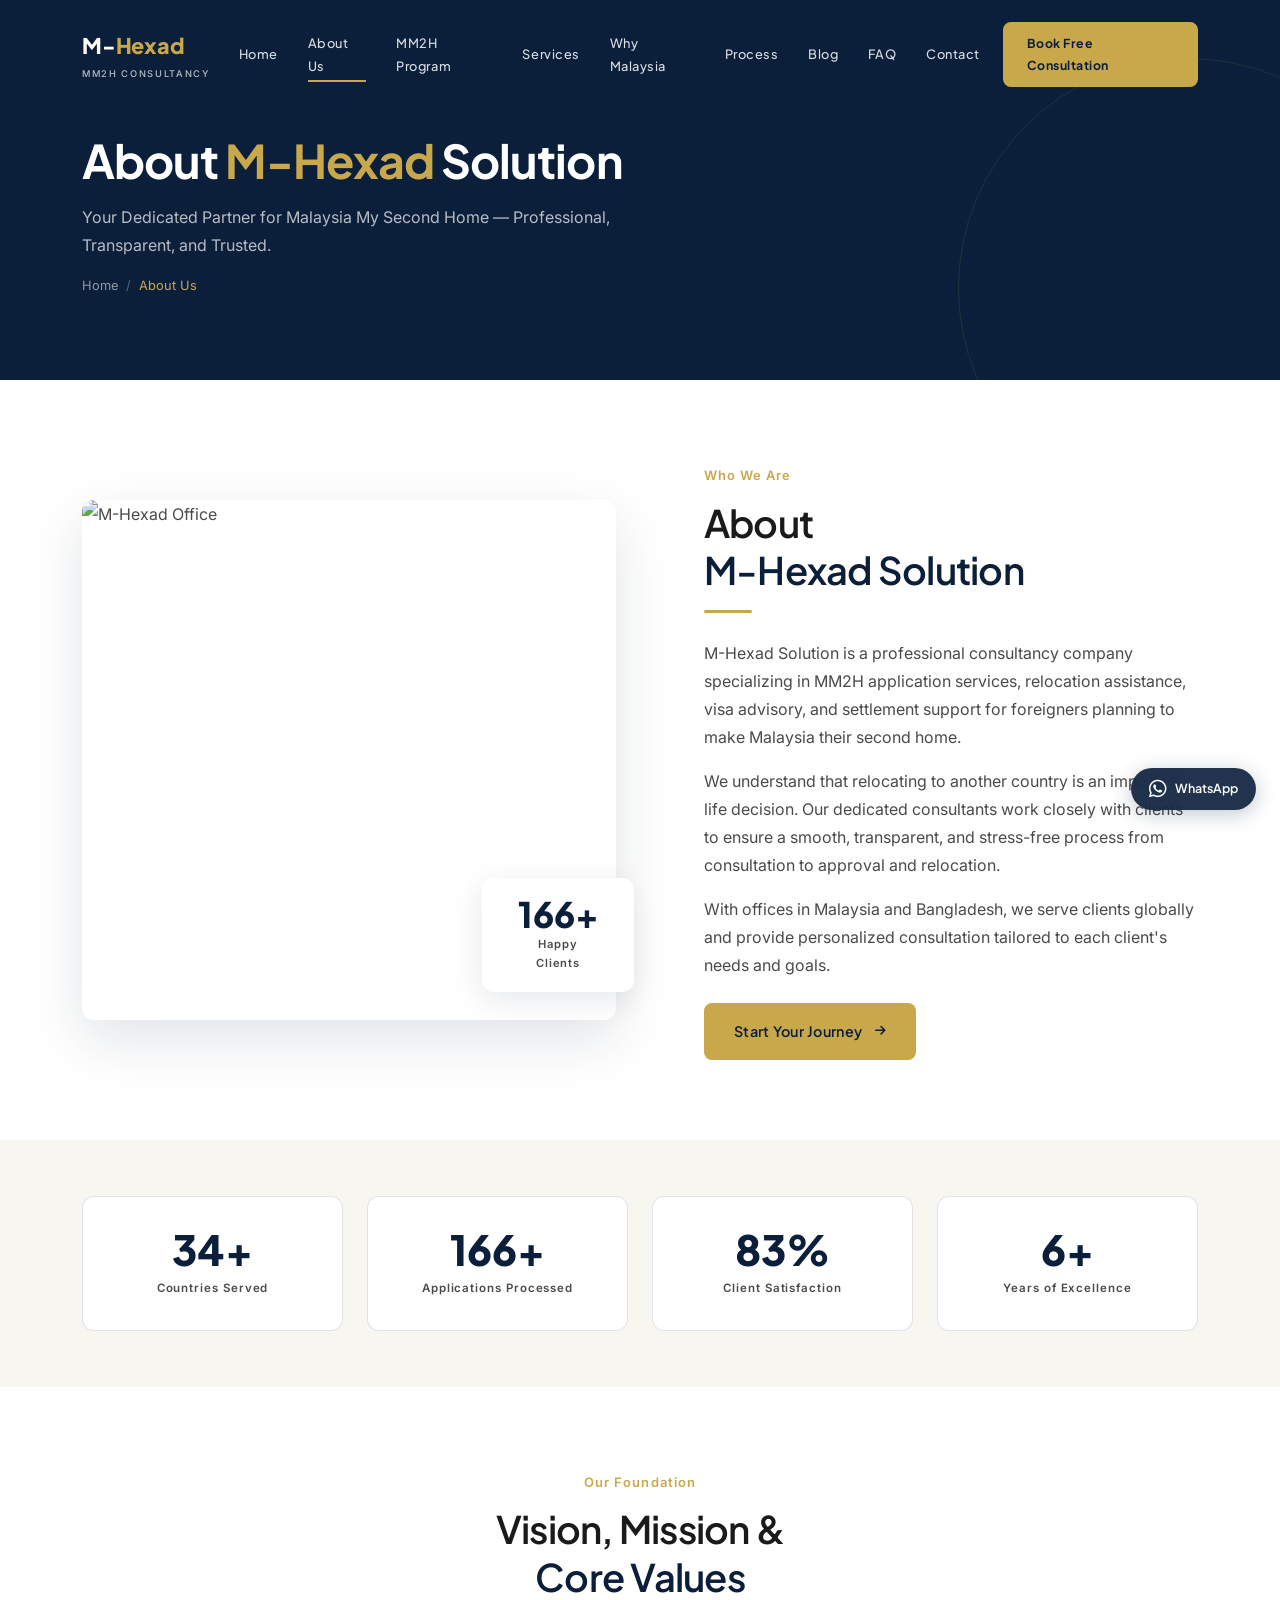
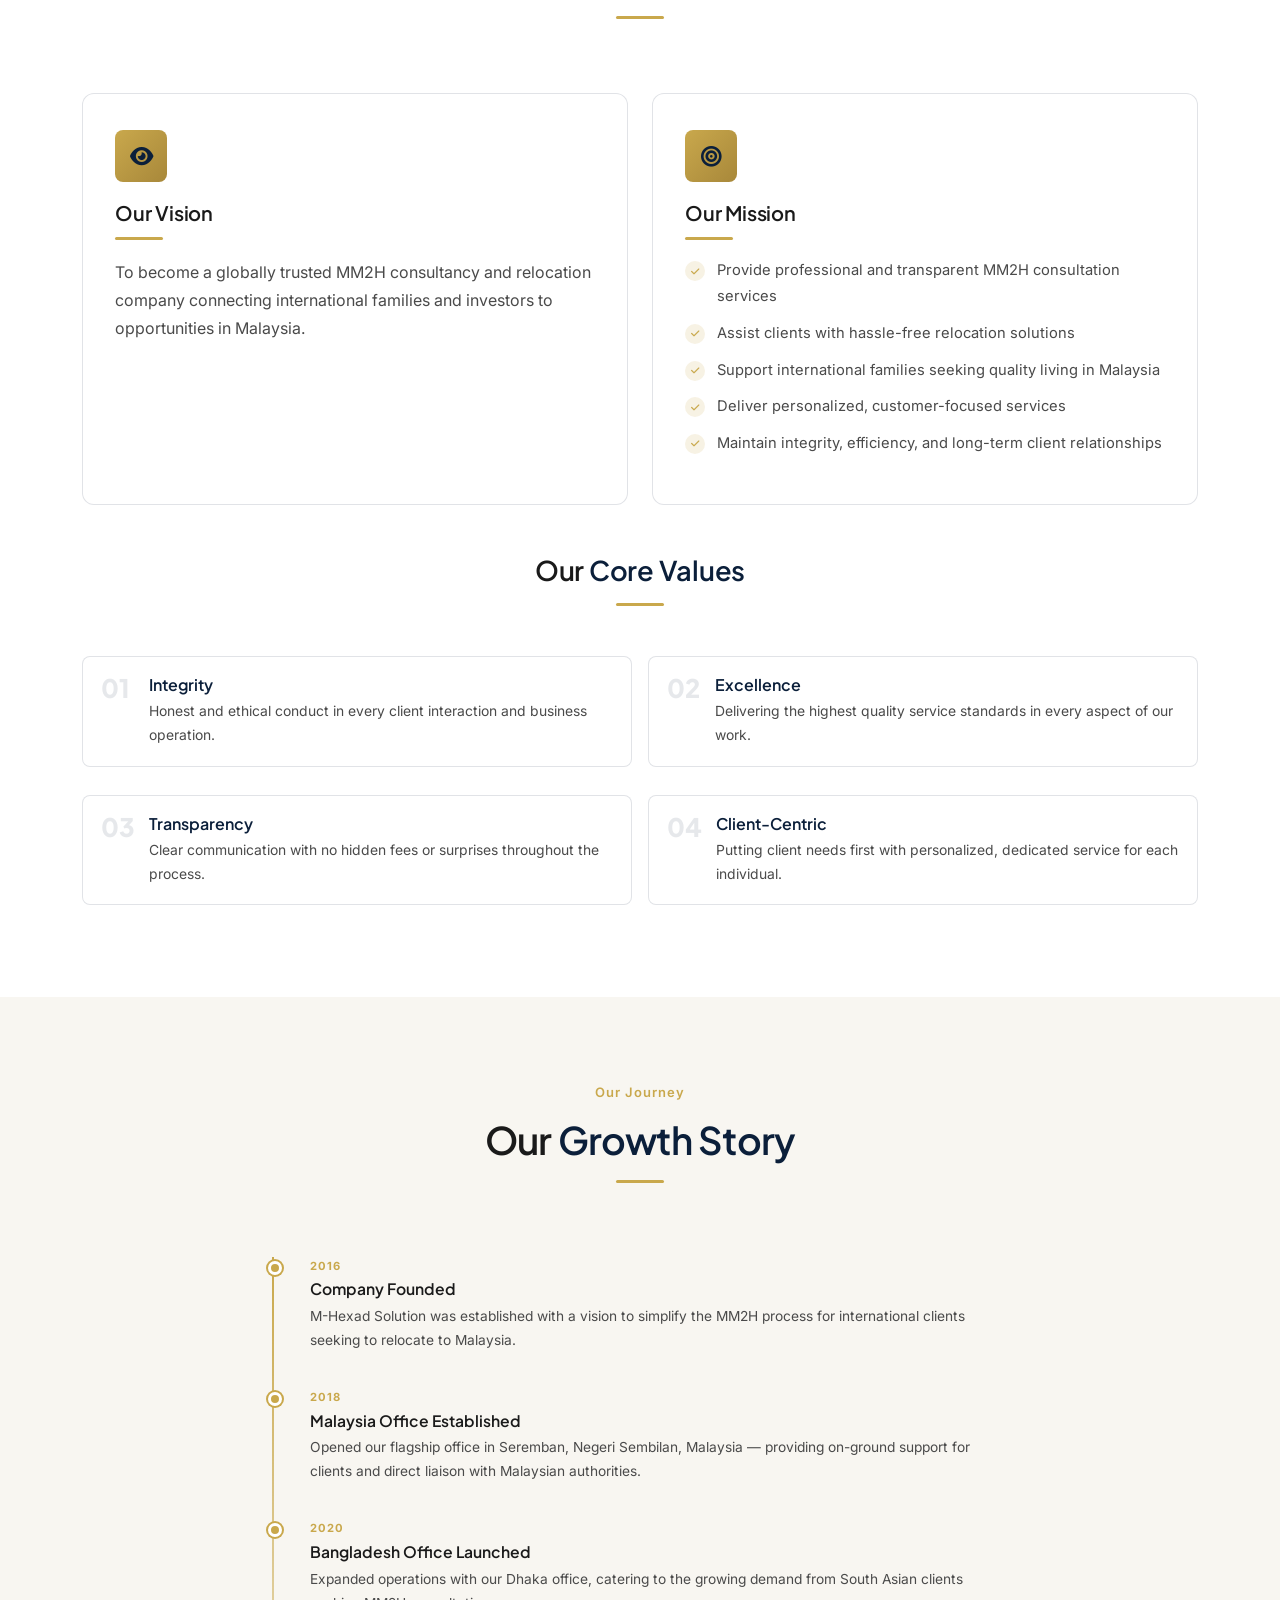
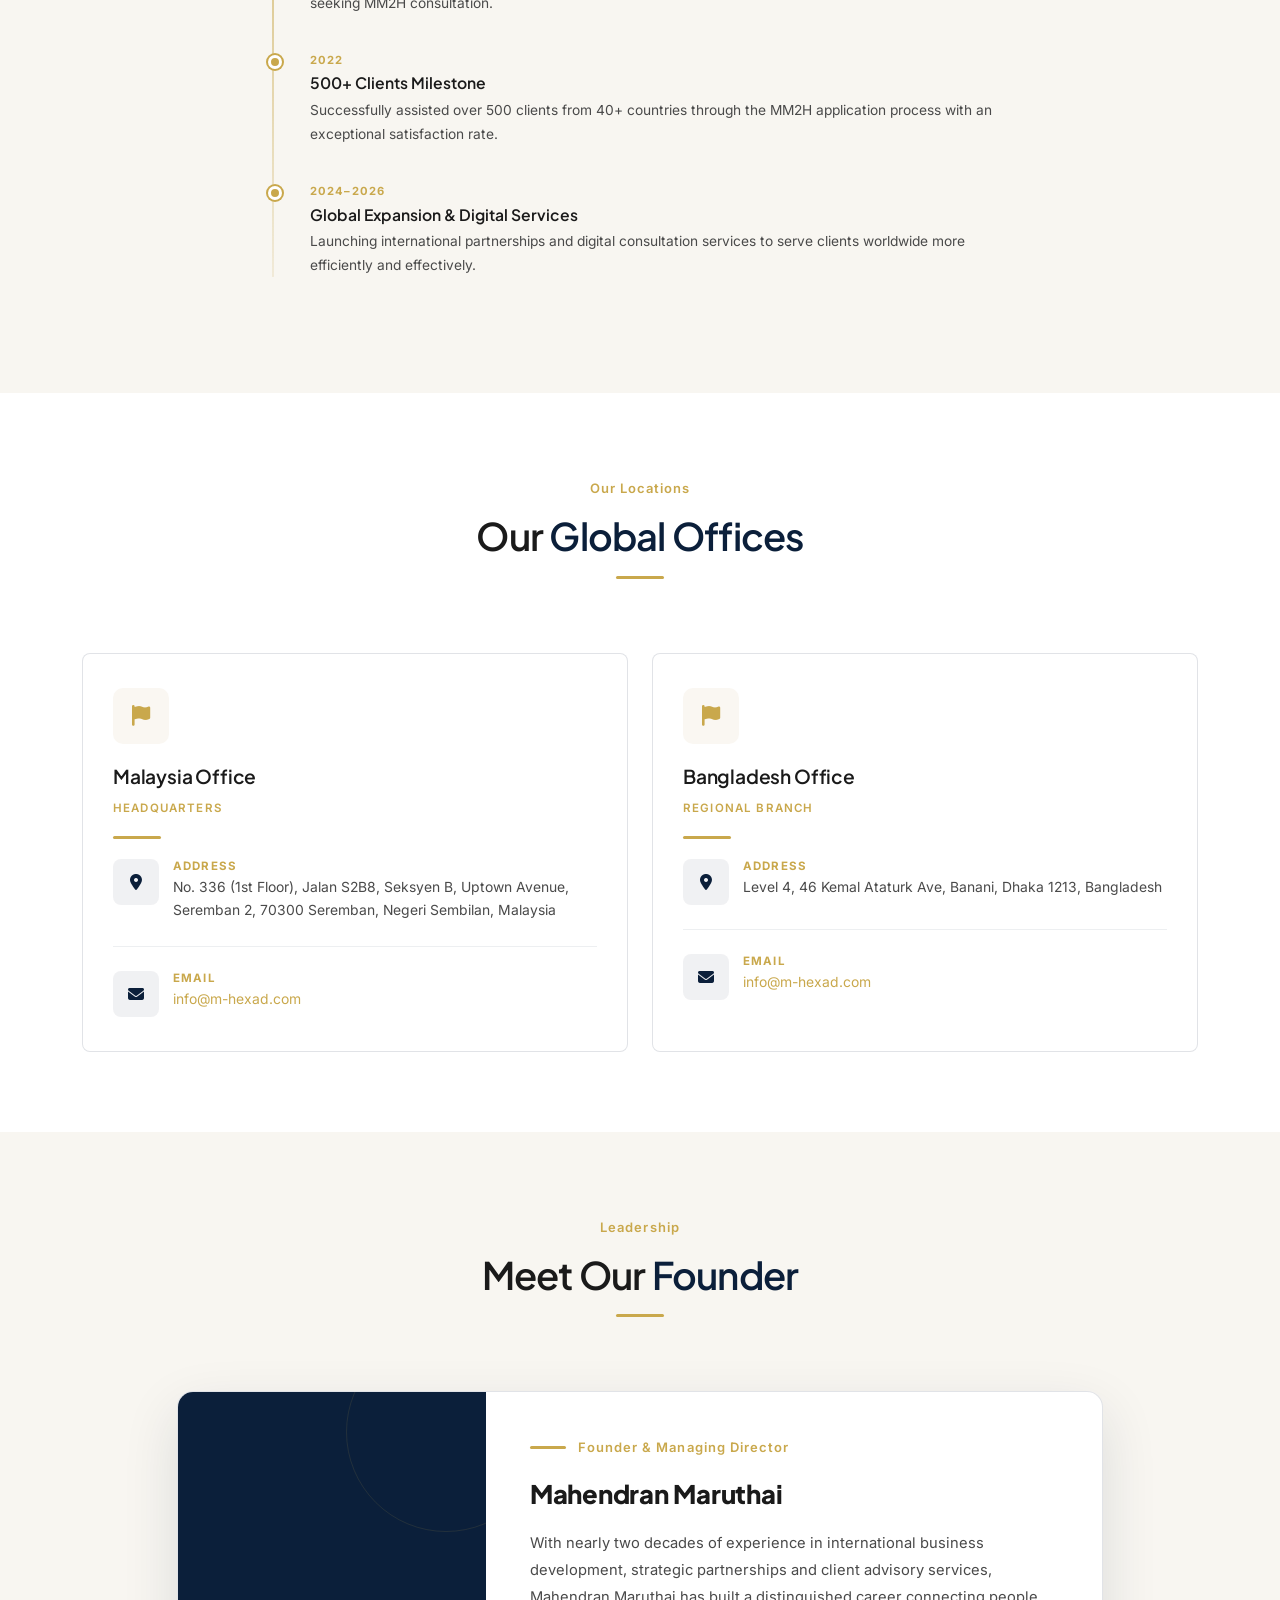
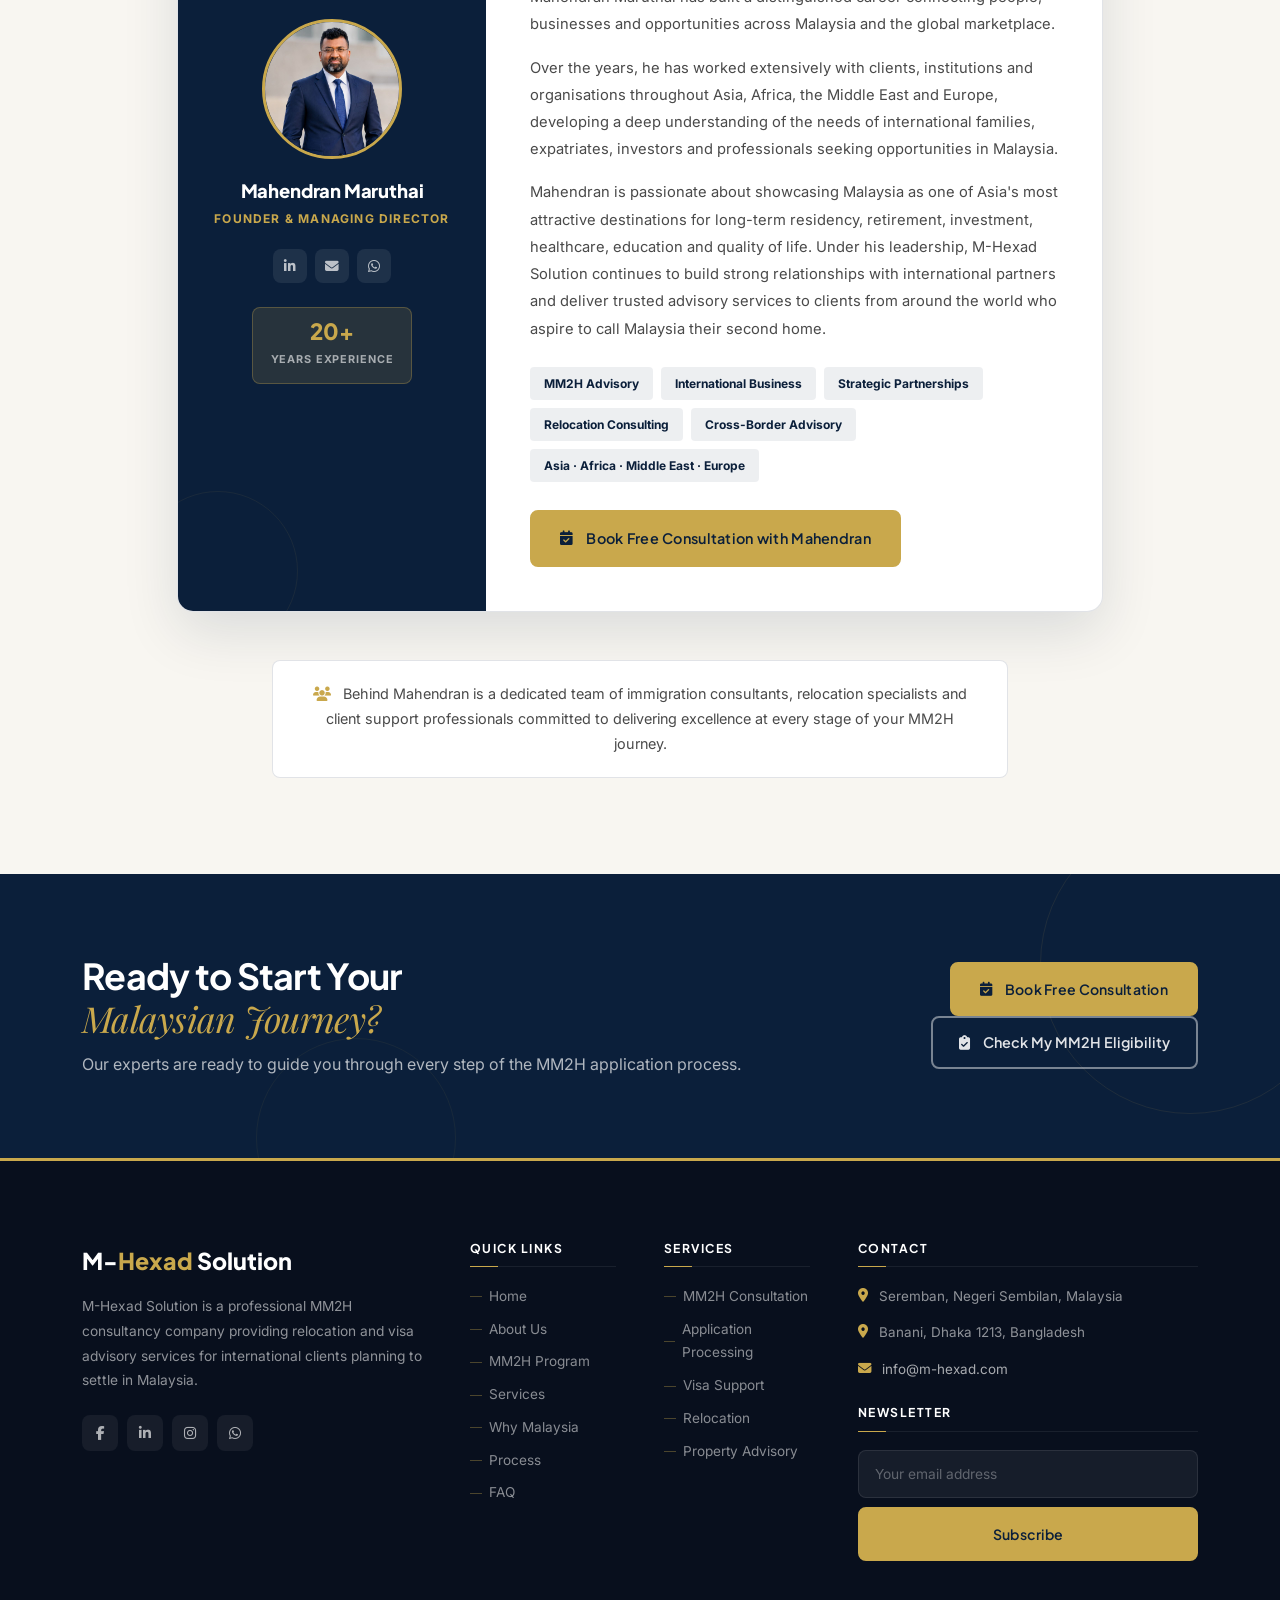
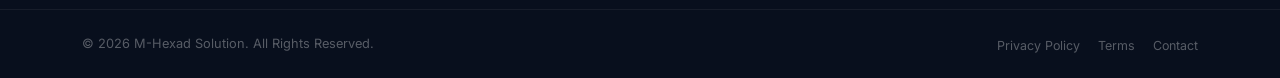
==== commit 0204dc2a: "final update" ====
--- a/about.html
+++ b/about.html
@@ -36,7 +36,7 @@
           <li class="nav-item"><a class="nav-link" href="blog.html">Blog</a></li>
           <li class="nav-item"><a class="nav-link" href="faq.html">FAQ</a></li>
           <li class="nav-item"><a class="nav-link" href="contact.html">Contact</a></li>
-          <li class="nav-item"><a class="nav-link nav-cta" href="contact.html">Book Consultation</a></li>
+          <li class="nav-item"><a class="nav-link nav-cta" href="contact.html">Book Free Consultation</a></li>
         </ul>
       </div>
     </div>
@@ -306,7 +306,8 @@
           <div class="contact-info-card">
             <div
               style="width:56px;height:56px;background:var(--secondary);border-radius:10px;display:flex;align-items:center;justify-content:center;margin-bottom:20px;">
-              <i class="fa fa-flag" style="color:var(--primary);font-size:1.3rem;"></i></div>
+              <i class="fa fa-flag" style="color:var(--primary);font-size:1.3rem;"></i>
+            </div>
             <h4 style="font-size:1.2rem;margin-bottom:4px;">Malaysia Office</h4>
             <span
               style="font-size:0.72rem;letter-spacing:0.1em;text-transform:uppercase;color:var(--color-accent);font-weight:600;">Headquarters</span>
@@ -332,7 +333,8 @@
           <div class="contact-info-card">
             <div
               style="width:56px;height:56px;background:var(--secondary);border-radius:10px;display:flex;align-items:center;justify-content:center;margin-bottom:20px;">
-              <i class="fa fa-flag" style="color:var(--primary);font-size:1.3rem;"></i></div>
+              <i class="fa fa-flag" style="color:var(--primary);font-size:1.3rem;"></i>
+            </div>
             <h4 style="font-size:1.2rem;margin-bottom:4px;">Bangladesh Office</h4>
             <span
               style="font-size:0.72rem;letter-spacing:0.1em;text-transform:uppercase;color:var(--color-accent);font-weight:600;">Regional
@@ -358,76 +360,147 @@
     </div>
   </section>
 
-  <!-- TEAM PLACEHOLDER -->
+  <!-- FOUNDER PROFILE -->
   <section class="section-pad bg-cream">
     <div class="container">
       <div class="row justify-content-center text-center mb-5">
         <div class="col-lg-6" data-aos="fade-up">
-          <span class="section-label">The People</span>
-          <h2 class="section-title">Meet Our <span>Expert Team</span></h2>
+          <span class="section-label">Leadership</span>
+          <h2 class="section-title">Meet Our <span>Founder</span></h2>
           <div class="section-divider center"></div>
-          <p class="section-desc mx-auto">Our dedicated team of MM2H specialists brings years of experience in
-            immigration consultancy, relocation services, and client support.</p>
-        </div>
-      </div>
-      <div class="row g-4 justify-content-center">
-        <div class="col-sm-6 col-md-4 col-lg-3" data-aos="fade-up" data-aos-delay="0">
-          <div class="team-card">
-            <div class="team-img-wrap"
-              style="background:var(--secondary);display:flex;align-items:center;justify-content:center;">
-              <div
-                style="font-family:'Plus Jakarta Sans',sans-serif;font-size:3.5rem;font-weight:800;color:var(--primary);opacity:0.4;">
-                MH</div>
-            </div>
-            <div class="team-info">
-              <h5 class="team-name">Lead Consultant</h5>
-              <div class="team-role">MM2H Specialist</div>
-            </div>
-          </div>
-        </div>
-        <div class="col-sm-6 col-md-4 col-lg-3" data-aos="fade-up" data-aos-delay="80">
-          <div class="team-card">
-            <div class="team-img-wrap"
-              style="background:var(--secondary);display:flex;align-items:center;justify-content:center;">
-              <div
-                style="font-family:'Plus Jakarta Sans',sans-serif;font-size:3.5rem;font-weight:800;color:var(--primary);opacity:0.4;">
-                MH</div>
-            </div>
-            <div class="team-info">
-              <h5 class="team-name">Immigration Advisor</h5>
-              <div class="team-role">Visa & Immigration</div>
-            </div>
-          </div>
-        </div>
-        <div class="col-sm-6 col-md-4 col-lg-3" data-aos="fade-up" data-aos-delay="160">
-          <div class="team-card">
-            <div class="team-img-wrap"
-              style="background:var(--secondary);display:flex;align-items:center;justify-content:center;">
-              <div
-                style="font-family:'Plus Jakarta Sans',sans-serif;font-size:3.5rem;font-weight:800;color:var(--primary);opacity:0.4;">
-                MH</div>
-            </div>
-            <div class="team-info">
-              <h5 class="team-name">Relocation Manager</h5>
-              <div class="team-role">Settlement Support</div>
-            </div>
-          </div>
-        </div>
-        <div class="col-sm-6 col-md-4 col-lg-3" data-aos="fade-up" data-aos-delay="240">
-          <div class="team-card">
-            <div class="team-img-wrap"
-              style="background:var(--secondary);display:flex;align-items:center;justify-content:center;">
-              <div
-                style="font-family:'Plus Jakarta Sans',sans-serif;font-size:3.5rem;font-weight:800;color:var(--primary);opacity:0.4;">
-                MH</div>
-            </div>
-            <div class="team-info">
-              <h5 class="team-name">Client Relations</h5>
-              <div class="team-role">Customer Support</div>
-            </div>
-          </div>
-        </div>
-      </div>
+        </div>
+      </div>
+
+      <!-- Founder Card -->
+      <div class="row justify-content-center">
+        <div class="col-lg-10" data-aos="fade-up">
+          <div
+            style="background:#ffffff;border-radius:var(--radius-xl);border:1px solid var(--border);box-shadow:var(--shadow-lg);overflow:hidden;">
+            <div class="row g-0">
+
+              <!-- Photo column -->
+              <div class="col-lg-4">
+                <div
+                  style="height:100%;min-height:420px;background:var(--color-primary);display:flex;flex-direction:column;align-items:center;justify-content:center;padding:40px 30px;text-align:center;position:relative;overflow:hidden;">
+                  <div
+                    style="position:absolute;top:-60px;right:-60px;width:200px;height:200px;border:1px solid rgba(201,168,76,0.12);border-radius:50%;">
+                  </div>
+                  <div
+                    style="position:absolute;bottom:-40px;left:-40px;width:160px;height:160px;border:1px solid rgba(201,168,76,0.08);border-radius:50%;">
+                  </div>
+                  <!-- Avatar -->
+                  <div style="overflow:hidden;width:140px;height:140px;border-radius:50%;background:rgba(201,168,76,0.15);border:3px solid var(--color-accent);display:flex;align-items:center;justify-content:center;margin-bottom:20px;position:relative;z-index:2;">
+                    <img src="./assets/img/founder.jpeg" alt="Founder Profile" loading="lazy">
+                  </div>
+                  <h4
+                    style="color:#ffffff;font-family:'Plus Jakarta Sans',sans-serif;font-size:1.15rem;font-weight:800;margin-bottom:6px;position:relative;z-index:2;">
+                    Mahendran Maruthai</h4>
+                  <p
+                    style="color:var(--color-accent);font-size:0.75rem;font-weight:700;letter-spacing:0.1em;text-transform:uppercase;margin-bottom:20px;position:relative;z-index:2;">
+                    Founder &amp; Managing Director</p>
+                  <div style="display:flex;gap:8px;justify-content:center;position:relative;z-index:2;">
+                    <a href="#"
+                      style="width:34px;height:34px;border-radius:8px;background:rgba(255,255,255,0.08);display:flex;align-items:center;justify-content:center;color:rgba(255,255,255,0.7);font-size:0.85rem;transition:all 0.3s;"
+                      onmouseover="this.style.background='var(--color-accent)';this.style.color='var(--color-primary)'"
+                      onmouseout="this.style.background='rgba(255,255,255,0.08)';this.style.color='rgba(255,255,255,0.7)'"><i
+                        class="fab fa-linkedin-in"></i></a>
+                    <a href="mailto:info@m-hexad.com"
+                      style="width:34px;height:34px;border-radius:8px;background:rgba(255,255,255,0.08);display:flex;align-items:center;justify-content:center;color:rgba(255,255,255,0.7);font-size:0.85rem;transition:all 0.3s;"
+                      onmouseover="this.style.background='var(--color-accent)';this.style.color='var(--color-primary)'"
+                      onmouseout="this.style.background='rgba(255,255,255,0.08)';this.style.color='rgba(255,255,255,0.7)'"><i
+                        class="fa fa-envelope"></i></a>
+                    <a href="https://wa.me/60XXXXXXXXX"
+                      style="width:34px;height:34px;border-radius:8px;background:rgba(255,255,255,0.08);display:flex;align-items:center;justify-content:center;color:rgba(255,255,255,0.7);font-size:0.85rem;transition:all 0.3s;"
+                      onmouseover="this.style.background='#25d366';this.style.color='#fff'"
+                      onmouseout="this.style.background='rgba(255,255,255,0.08)';this.style.color='rgba(255,255,255,0.7)'"><i
+                        class="fab fa-whatsapp"></i></a>
+                  </div>
+                  <!-- Experience badge -->
+                  <div
+                    style="margin-top:24px;background:rgba(201,168,76,0.15);border:1px solid rgba(201,168,76,0.3);border-radius:var(--radius);padding:12px 18px;position:relative;z-index:2;">
+                    <span
+                      style="font-family:'Plus Jakarta Sans',sans-serif;font-size:1.4rem;font-weight:800;color:var(--color-accent);display:block;line-height:1;">20+</span>
+                    <span
+                      style="font-size:0.68rem;font-weight:700;letter-spacing:0.08em;text-transform:uppercase;color:rgba(255,255,255,0.6);">Years
+                      Experience</span>
+                  </div>
+                </div>
+              </div>
+
+              <!-- Bio column -->
+              <div class="col-lg-8">
+                <div style="padding:44px 44px;height:100%;">
+                  <div style="display:flex;align-items:center;gap:12px;margin-bottom:20px;">
+                    <div style="width:36px;height:3px;background:var(--color-accent);border-radius:2px;"></div>
+                    <span
+                      style="font-size:13px;font-weight:600;color:var(--color-accent);letter-spacing:0.08em;">Founder &
+                      Managing Director</span>
+                  </div>
+                  <h3
+                    style="font-family:'Plus Jakarta Sans',sans-serif;font-size:1.6rem;font-weight:800;color:var(--color-text-heading);margin-bottom:20px;line-height:1.2;">
+                    Mahendran Maruthai</h3>
+
+                  <p style="font-size:0.92rem;color:var(--color-text-body);line-height:1.85;margin-bottom:16px;">With
+                    nearly two decades of experience in international business development, strategic partnerships and
+                    client advisory services, Mahendran Maruthai has built a distinguished career connecting people,
+                    businesses and opportunities across Malaysia and the global marketplace.</p>
+
+                  <p style="font-size:0.92rem;color:var(--color-text-body);line-height:1.85;margin-bottom:16px;">Over
+                    the years, he has worked extensively with clients, institutions and organisations throughout Asia,
+                    Africa, the Middle East and Europe, developing a deep understanding of the needs of international
+                    families, expatriates, investors and professionals seeking opportunities in Malaysia.</p>
+
+                  <p style="font-size:0.92rem;color:var(--color-text-body);line-height:1.85;margin-bottom:24px;">
+                    Mahendran is passionate about showcasing Malaysia as one of Asia's most attractive destinations for
+                    long-term residency, retirement, investment, healthcare, education and quality of life. Under his
+                    leadership, M-Hexad Solution continues to build strong relationships with international partners and
+                    deliver trusted advisory services to clients from around the world who aspire to call Malaysia their
+                    second home.</p>
+
+                  <!-- Expertise tags -->
+                  <div style="display:flex;flex-wrap:wrap;gap:8px;margin-bottom:28px;">
+                    <span
+                      style="font-size:0.75rem;padding:6px 14px;background:rgba(11,31,58,0.07);border-radius:4px;color:var(--color-primary);font-weight:700;">MM2H
+                      Advisory</span>
+                    <span
+                      style="font-size:0.75rem;padding:6px 14px;background:rgba(11,31,58,0.07);border-radius:4px;color:var(--color-primary);font-weight:700;">International
+                      Business</span>
+                    <span
+                      style="font-size:0.75rem;padding:6px 14px;background:rgba(11,31,58,0.07);border-radius:4px;color:var(--color-primary);font-weight:700;">Strategic
+                      Partnerships</span>
+                    <span
+                      style="font-size:0.75rem;padding:6px 14px;background:rgba(11,31,58,0.07);border-radius:4px;color:var(--color-primary);font-weight:700;">Relocation
+                      Consulting</span>
+                    <span
+                      style="font-size:0.75rem;padding:6px 14px;background:rgba(11,31,58,0.07);border-radius:4px;color:var(--color-primary);font-weight:700;">Cross-Border
+                      Advisory</span>
+                    <span
+                      style="font-size:0.75rem;padding:6px 14px;background:rgba(11,31,58,0.07);border-radius:4px;color:var(--color-primary);font-weight:700;">Asia
+                      · Africa · Middle East · Europe</span>
+                  </div>
+
+                  <a href="contact.html" class="btn-primary-custom"><i class="fa fa-calendar-check me-1"></i> Book Free
+                    Consultation with Mahendran</a>
+                </div>
+              </div>
+
+            </div>
+          </div>
+        </div>
+      </div>
+
+      <!-- Supporting team note -->
+      <div class="row justify-content-center mt-5">
+        <div class="col-lg-8 text-center" data-aos="fade-up">
+          <p
+            style="font-size:0.9rem;color:var(--color-text-body);background:#fff;border:1px solid var(--border);border-radius:var(--radius);padding:20px 28px;display:inline-block;">
+            <i class="fa fa-users me-2" style="color:var(--color-accent);"></i>
+            Behind Mahendran is a dedicated team of immigration consultants, relocation specialists and client support
+            professionals committed to delivering excellence at every stage of your MM2H journey.
+          </p>
+        </div>
+      </div>
+
     </div>
   </section>
 
@@ -441,7 +514,9 @@
             process.</p>
         </div>
         <div class="col-lg-4 text-lg-end mt-4 mt-lg-0" data-aos="fade-left">
-          <a href="contact.html" class="btn-gold"><i class="fa fa-calendar-check me-1"></i> Book Consultation</a>
+          <a href="contact.html" class="btn-gold"><i class="fa fa-calendar-check me-1"></i> Book Free Consultation</a>
+          <a href="mm2h.html#eligibility" class="btn-outline-custom"><i class="fa fa-clipboard-check me-1"></i> Check My
+            MM2H Eligibility</a>
         </div>
       </div>
     </div>
@@ -513,7 +588,8 @@
     </div>
   </footer>
 
-  <a href="https://wa.me/60XXXXXXXXX" class="float-whatsapp" target="_blank"><i class="fab fa-whatsapp"></i></a>
+  <a href="https://wa.me/60XXXXXXXXX" class="float-whatsapp" target="_blank" title="WhatsApp an Expert"><i
+      class="fab fa-whatsapp"></i></a>
   <div id="scrollTop"><i class="fa fa-chevron-up"></i></div>
 
   <script src="https://cdn.jsdelivr.net/npm/bootstrap@5.3.3/dist/js/bootstrap.bundle.min.js"></script>
--- a/assets/css/style.css
+++ b/assets/css/style.css
@@ -3079,3 +3079,275 @@
     font-size: 30px;
   }
 }
+
+/* ============================================================
+   MM2H PAGE — TIER CARDS & TABLES (client feedback update)
+   ============================================================ */
+.info-table {
+  border-radius: var(--radius-lg);
+  overflow: hidden;
+  border: 1px solid var(--border);
+  box-shadow: var(--shadow);
+}
+
+.info-table thead {
+  background: var(--color-primary);
+}
+
+.info-table thead th {
+  color: #ffffff;
+  font-family: "Plus Jakarta Sans", sans-serif;
+  font-size: 0.81rem;
+  font-weight: 700;
+  padding: 15px 18px;
+  border: none;
+  letter-spacing: 0.03em;
+}
+
+.info-table tbody td {
+  padding: 13px 18px;
+  font-size: 0.87rem;
+  border-color: var(--border-light);
+  vertical-align: middle;
+}
+
+.info-table tbody tr:hover {
+  background: var(--color-bg-main);
+}
+.info-table .highlight-val {
+  font-weight: 700;
+  color: var(--color-primary);
+  font-size: 0.93rem;
+}
+.info-table .tier-badge {
+  display: inline-flex;
+  align-items: center;
+  gap: 7px;
+  font-weight: 700;
+  font-size: 0.83rem;
+}
+.tier-dot {
+  width: 9px;
+  height: 9px;
+  border-radius: 50%;
+  flex-shrink: 0;
+}
+.dot-silver {
+  background: #9ca3af;
+}
+.dot-gold {
+  background: var(--color-accent);
+}
+.dot-plat {
+  background: var(--color-primary);
+}
+.tier-silver {
+  color: #6b7280;
+}
+.tier-gold {
+  color: #b45309;
+}
+.tier-plat {
+  color: var(--color-primary);
+}
+
+/* Info summary cards */
+.info-card {
+  background: #ffffff;
+  border-radius: var(--radius-lg);
+  padding: 26px 22px;
+  border: 1px solid var(--border);
+  height: 100%;
+  transition: var(--transition);
+  text-align: center;
+  position: relative;
+  overflow: hidden;
+}
+
+.info-card::before {
+  content: "";
+  position: absolute;
+  top: 0;
+  left: 0;
+  right: 0;
+  height: 3px;
+  background: var(--color-accent);
+}
+
+.info-card:hover {
+  transform: translateY(-4px);
+  box-shadow: var(--shadow-md);
+}
+
+.info-card .ic-icon {
+  width: 54px;
+  height: 54px;
+  background: rgba(11, 31, 58, 0.06);
+  border-radius: 50%;
+  display: flex;
+  align-items: center;
+  justify-content: center;
+  margin: 0 auto 14px;
+}
+
+.info-card .ic-icon i {
+  font-size: 1.25rem;
+  color: var(--color-primary);
+}
+.info-card .ic-value {
+  font-family: "Plus Jakarta Sans", sans-serif;
+  font-size: 1.4rem;
+  font-weight: 800;
+  color: var(--color-primary);
+  line-height: 1;
+  margin-bottom: 5px;
+}
+.info-card .ic-label {
+  font-size: 0.78rem;
+  font-weight: 700;
+  color: var(--color-text-body);
+  letter-spacing: 0.04em;
+}
+.info-card .ic-sub {
+  font-size: 0.72rem;
+  color: var(--color-text-body);
+  margin-top: 5px;
+}
+
+/* Tier comparison cards */
+.tier-card {
+  border-radius: var(--radius-lg);
+  padding: 30px 24px;
+  border: 2px solid var(--border);
+  height: 100%;
+  transition: var(--transition);
+  position: relative;
+}
+
+.tier-card:hover {
+  box-shadow: var(--shadow-md);
+  transform: translateY(-3px);
+}
+
+.tier-card.popular {
+  border-color: var(--color-accent);
+  box-shadow: 0 8px 32px rgba(201, 168, 76, 0.16);
+}
+
+.tier-card .popular-badge {
+  position: absolute;
+  top: -12px;
+  left: 50%;
+  transform: translateX(-50%);
+  background: var(--color-accent);
+  color: var(--color-primary);
+  font-size: 0.67rem;
+  font-weight: 800;
+  letter-spacing: 0.1em;
+  text-transform: uppercase;
+  padding: 3px 13px;
+  border-radius: 20px;
+  white-space: nowrap;
+}
+
+.tier-card .tier-name {
+  font-family: "Plus Jakarta Sans", sans-serif;
+  font-size: 1.1rem;
+  font-weight: 800;
+  color: var(--color-primary);
+  margin-bottom: 3px;
+}
+
+.tier-card .tier-age {
+  font-size: 0.75rem;
+  font-weight: 600;
+  color: var(--color-accent);
+  letter-spacing: 0.05em;
+  margin-bottom: 18px;
+  display: block;
+}
+
+.tier-row {
+  display: flex;
+  justify-content: space-between;
+  align-items: center;
+  padding: 9px 0;
+  border-bottom: 1px solid var(--border-light);
+  font-size: 0.84rem;
+}
+
+.tier-row:last-of-type {
+  border-bottom: none;
+}
+.tier-row .tr-label {
+  color: var(--color-text-body);
+}
+.tier-row .tr-val {
+  font-weight: 700;
+  color: var(--color-text-heading);
+  text-align: right;
+}
+
+/* Mini step list (inside navy section) */
+.mini-step {
+  display: flex;
+  gap: 14px;
+  align-items: flex-start;
+  padding: 14px 0;
+  border-bottom: 1px solid rgba(255, 255, 255, 0.08);
+}
+
+.mini-step:last-child {
+  border-bottom: none;
+}
+
+.mini-num {
+  width: 34px;
+  height: 34px;
+  border-radius: 50%;
+  background: var(--color-accent);
+  color: var(--color-primary);
+  font-family: "Plus Jakarta Sans", sans-serif;
+  font-size: 0.82rem;
+  font-weight: 800;
+  display: flex;
+  align-items: center;
+  justify-content: center;
+  flex-shrink: 0;
+}
+
+.mini-step h6 {
+  font-family: "Plus Jakarta Sans", sans-serif;
+  font-size: 0.88rem;
+  font-weight: 700;
+  margin-bottom: 2px;
+}
+.mini-step p {
+  font-size: 0.78rem;
+  margin: 0;
+}
+
+/* Why-Malaysia lifestyle destination card images */
+.icon-card img {
+  border-radius: 0;
+}
+
+/* Founder profile responsive */
+@media (max-width: 767px) {
+  .tier-card {
+    margin-bottom: 8px;
+  }
+  .info-table {
+    overflow-x: auto;
+    display: block;
+  }
+}
+
+@media (max-width: 575px) {
+  .tier-card {
+    padding: 24px 18px;
+  }
+  .info-card {
+    padding: 20px 16px;
+  }
+}
